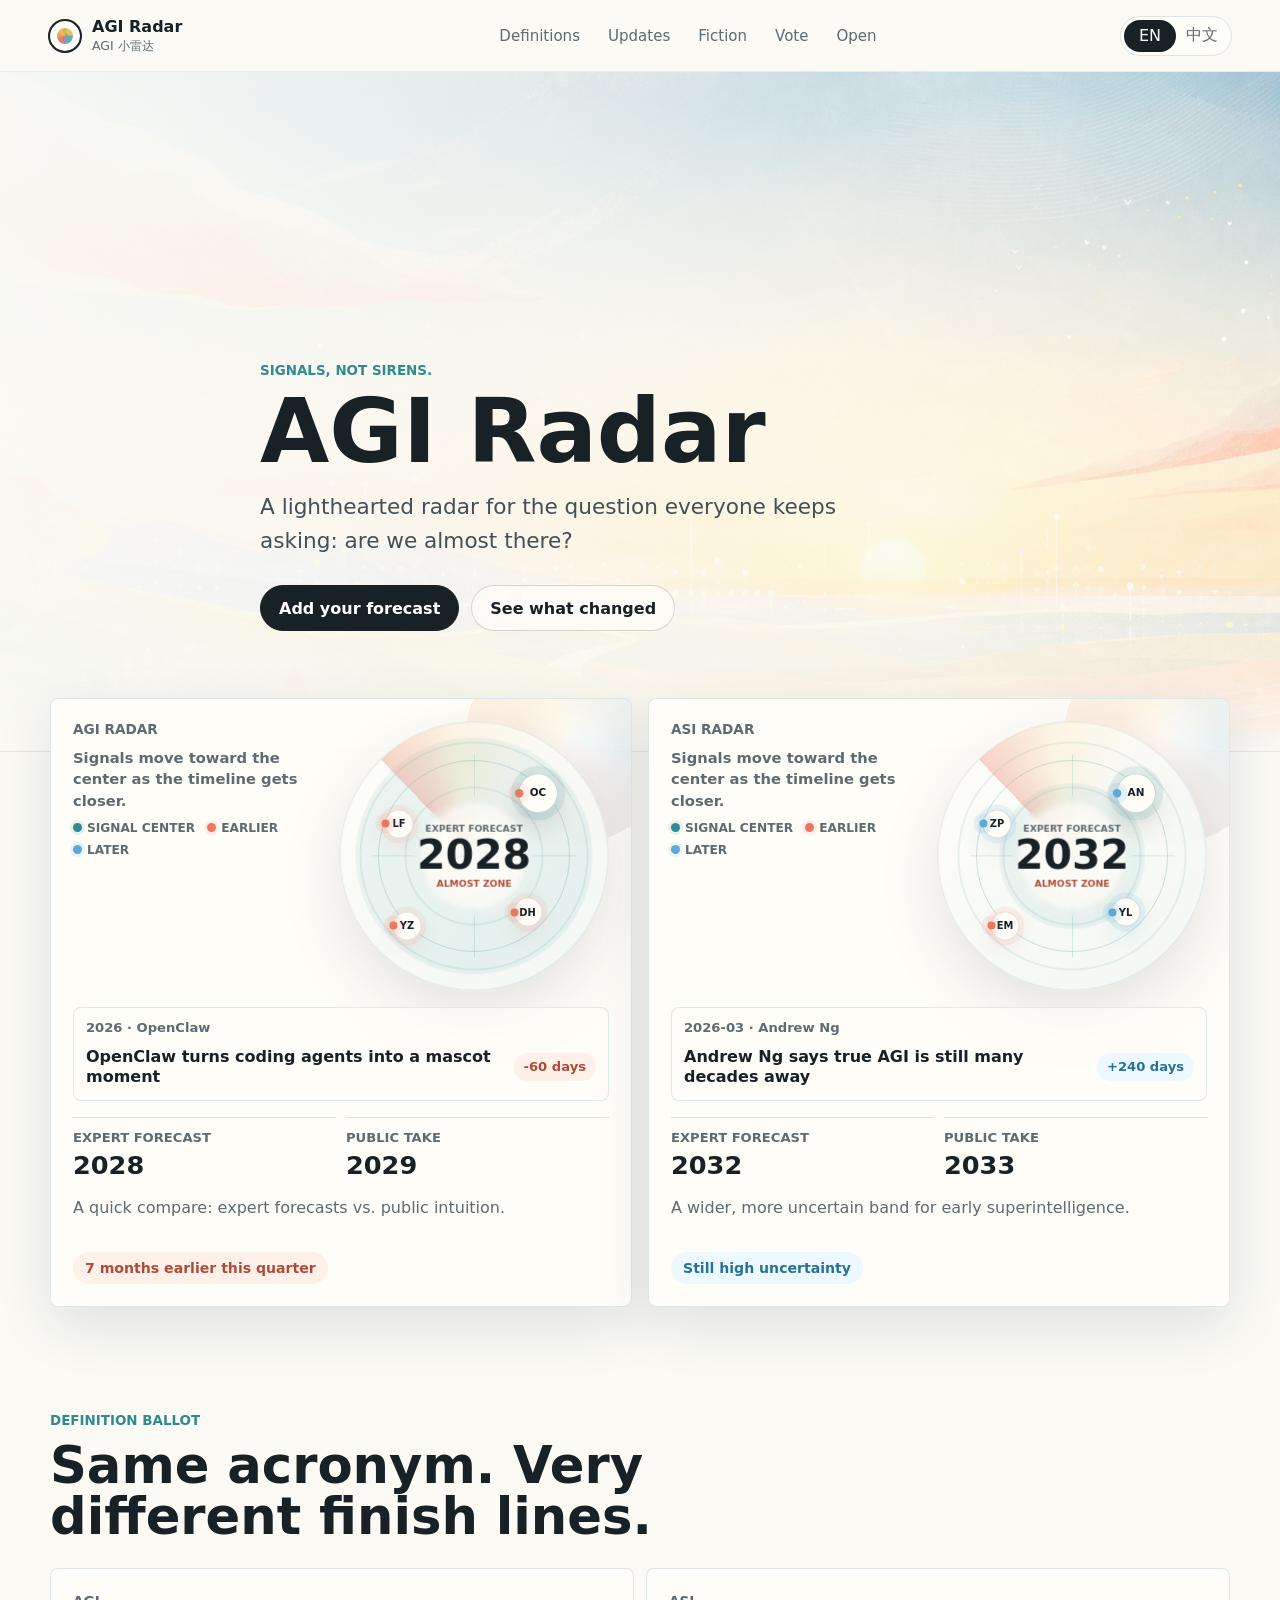
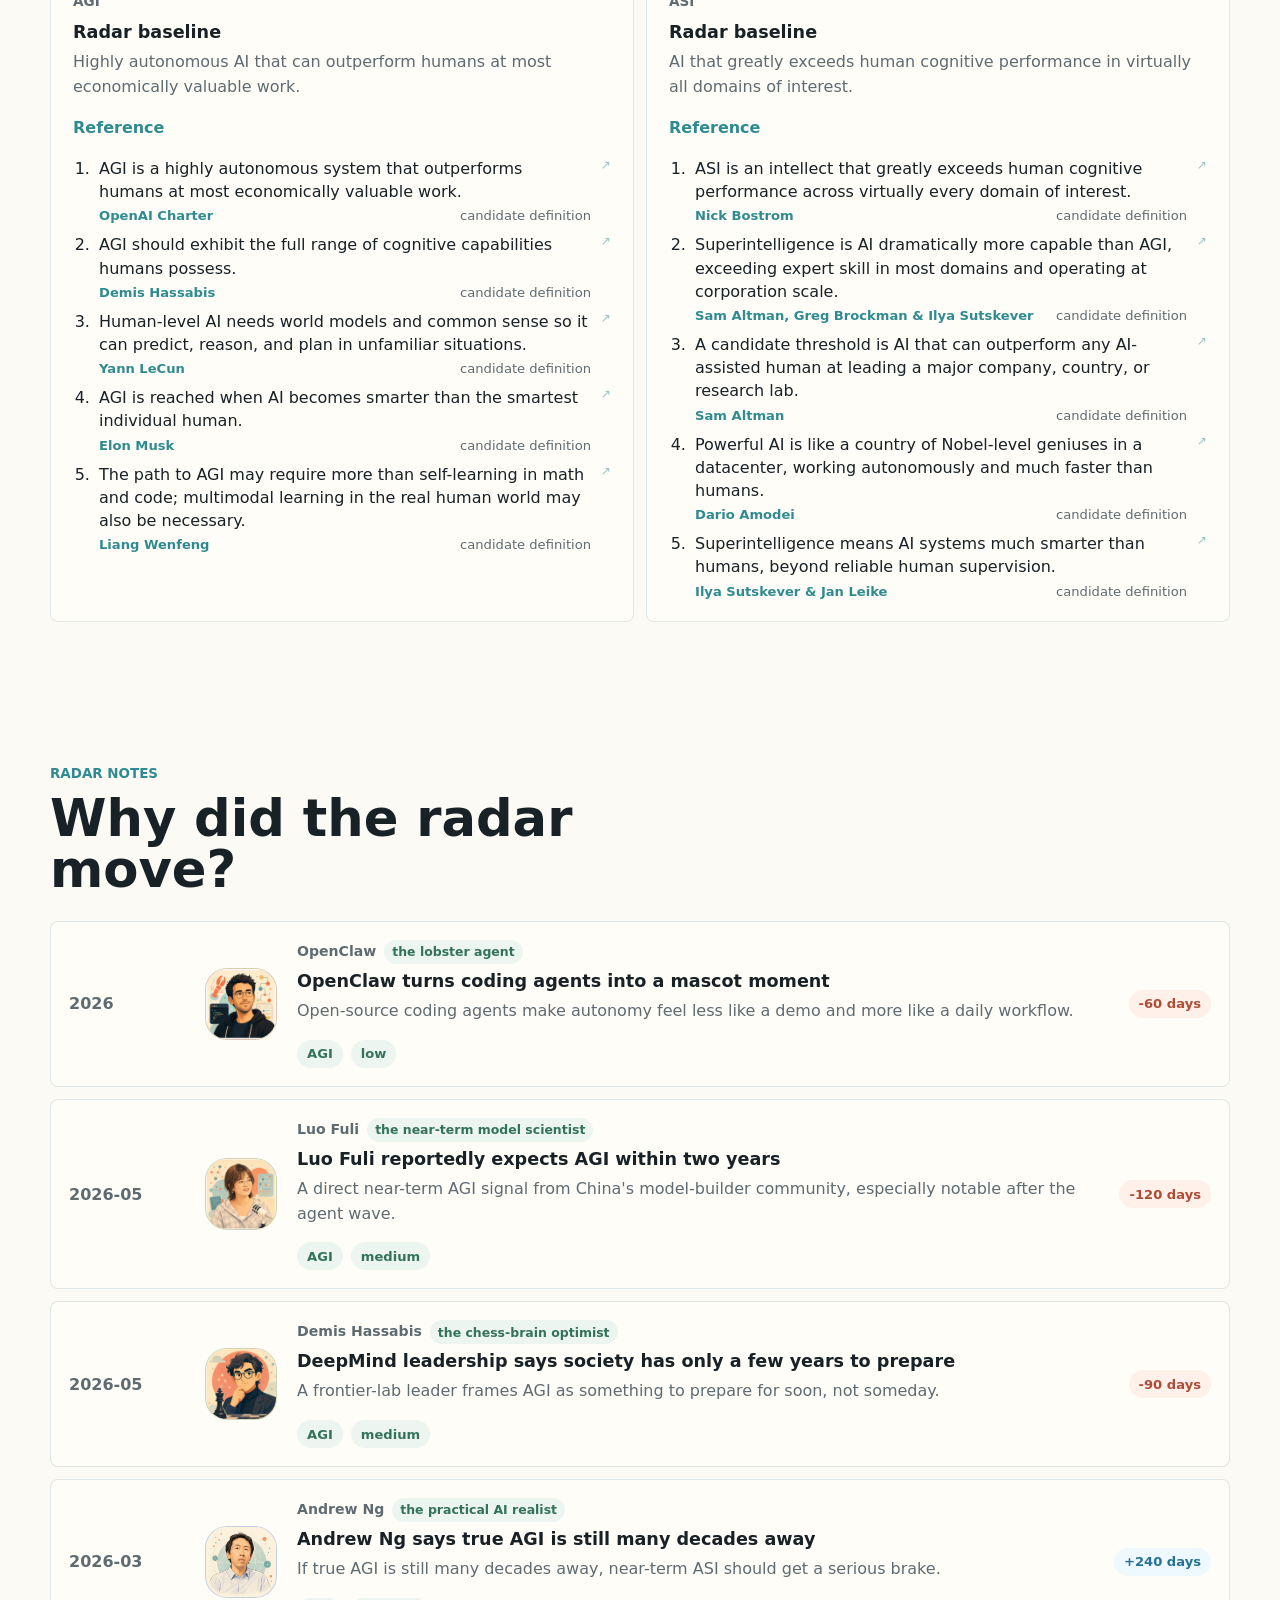
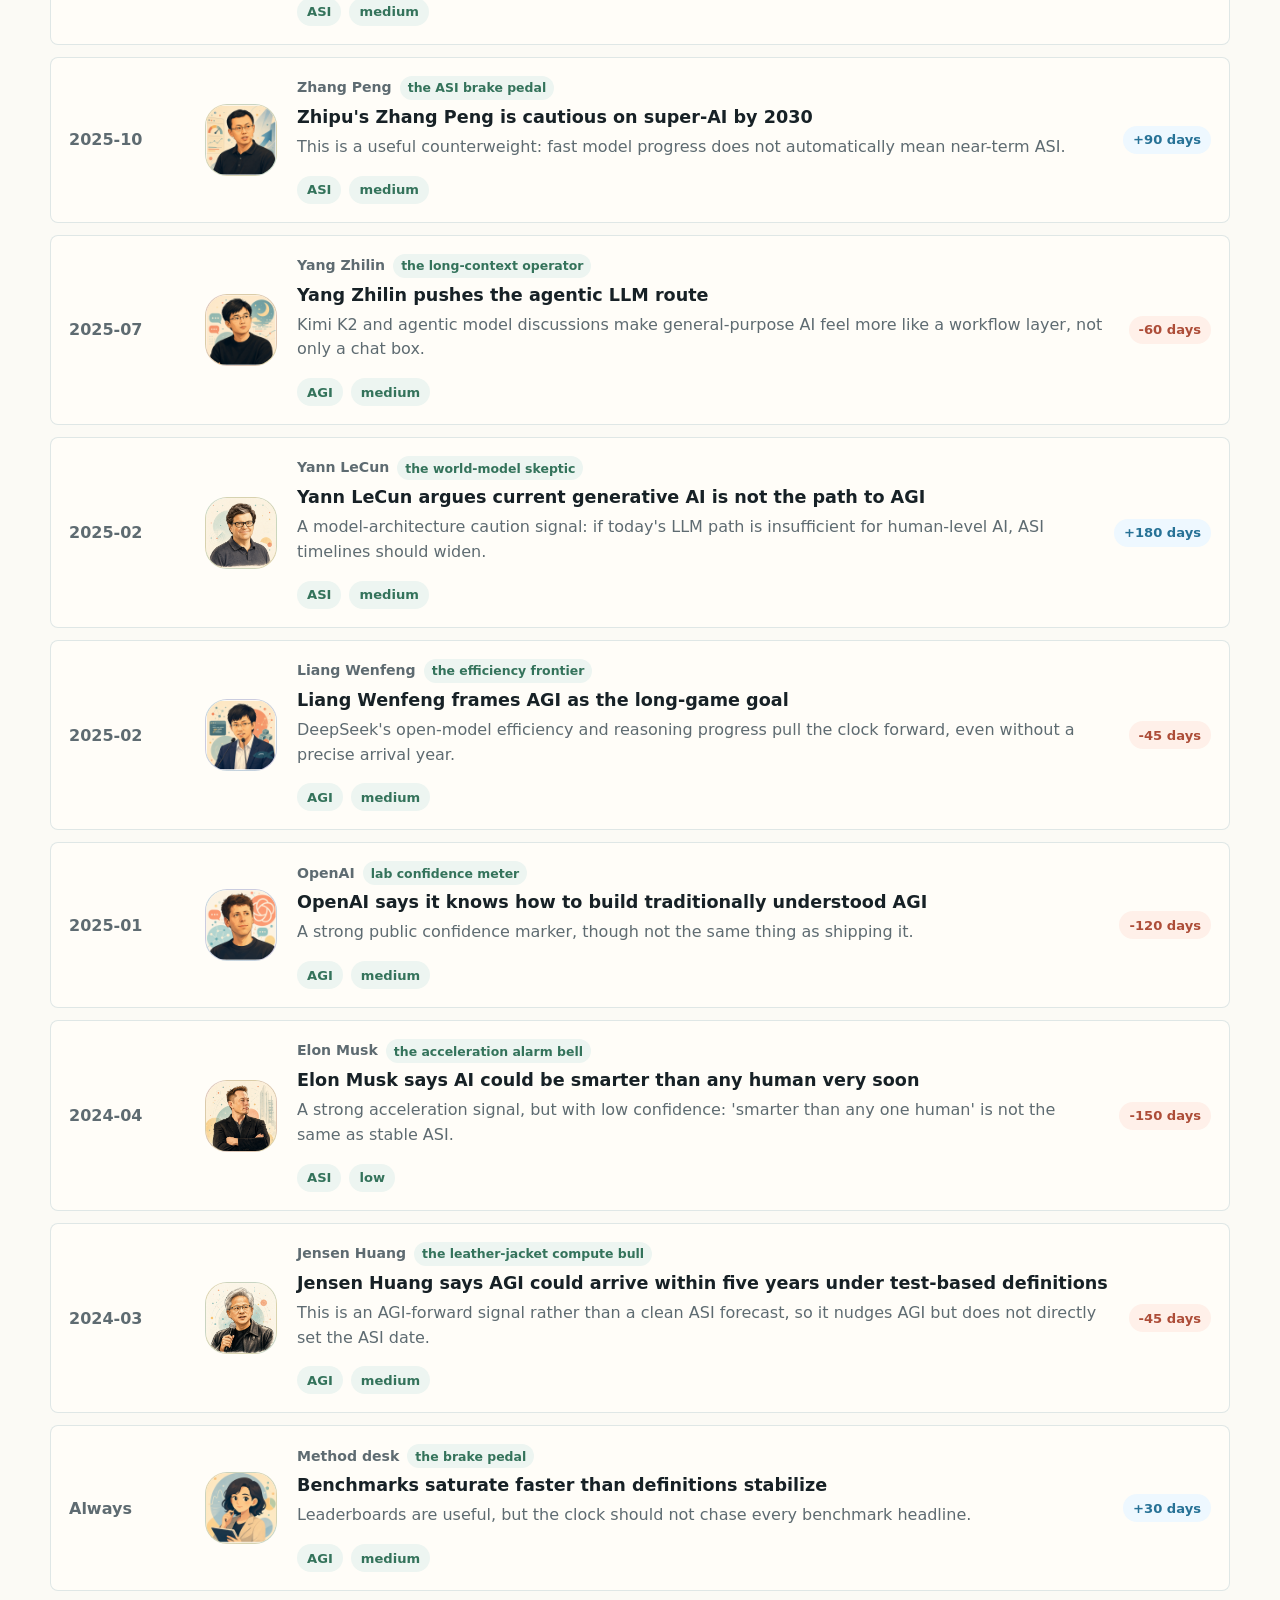
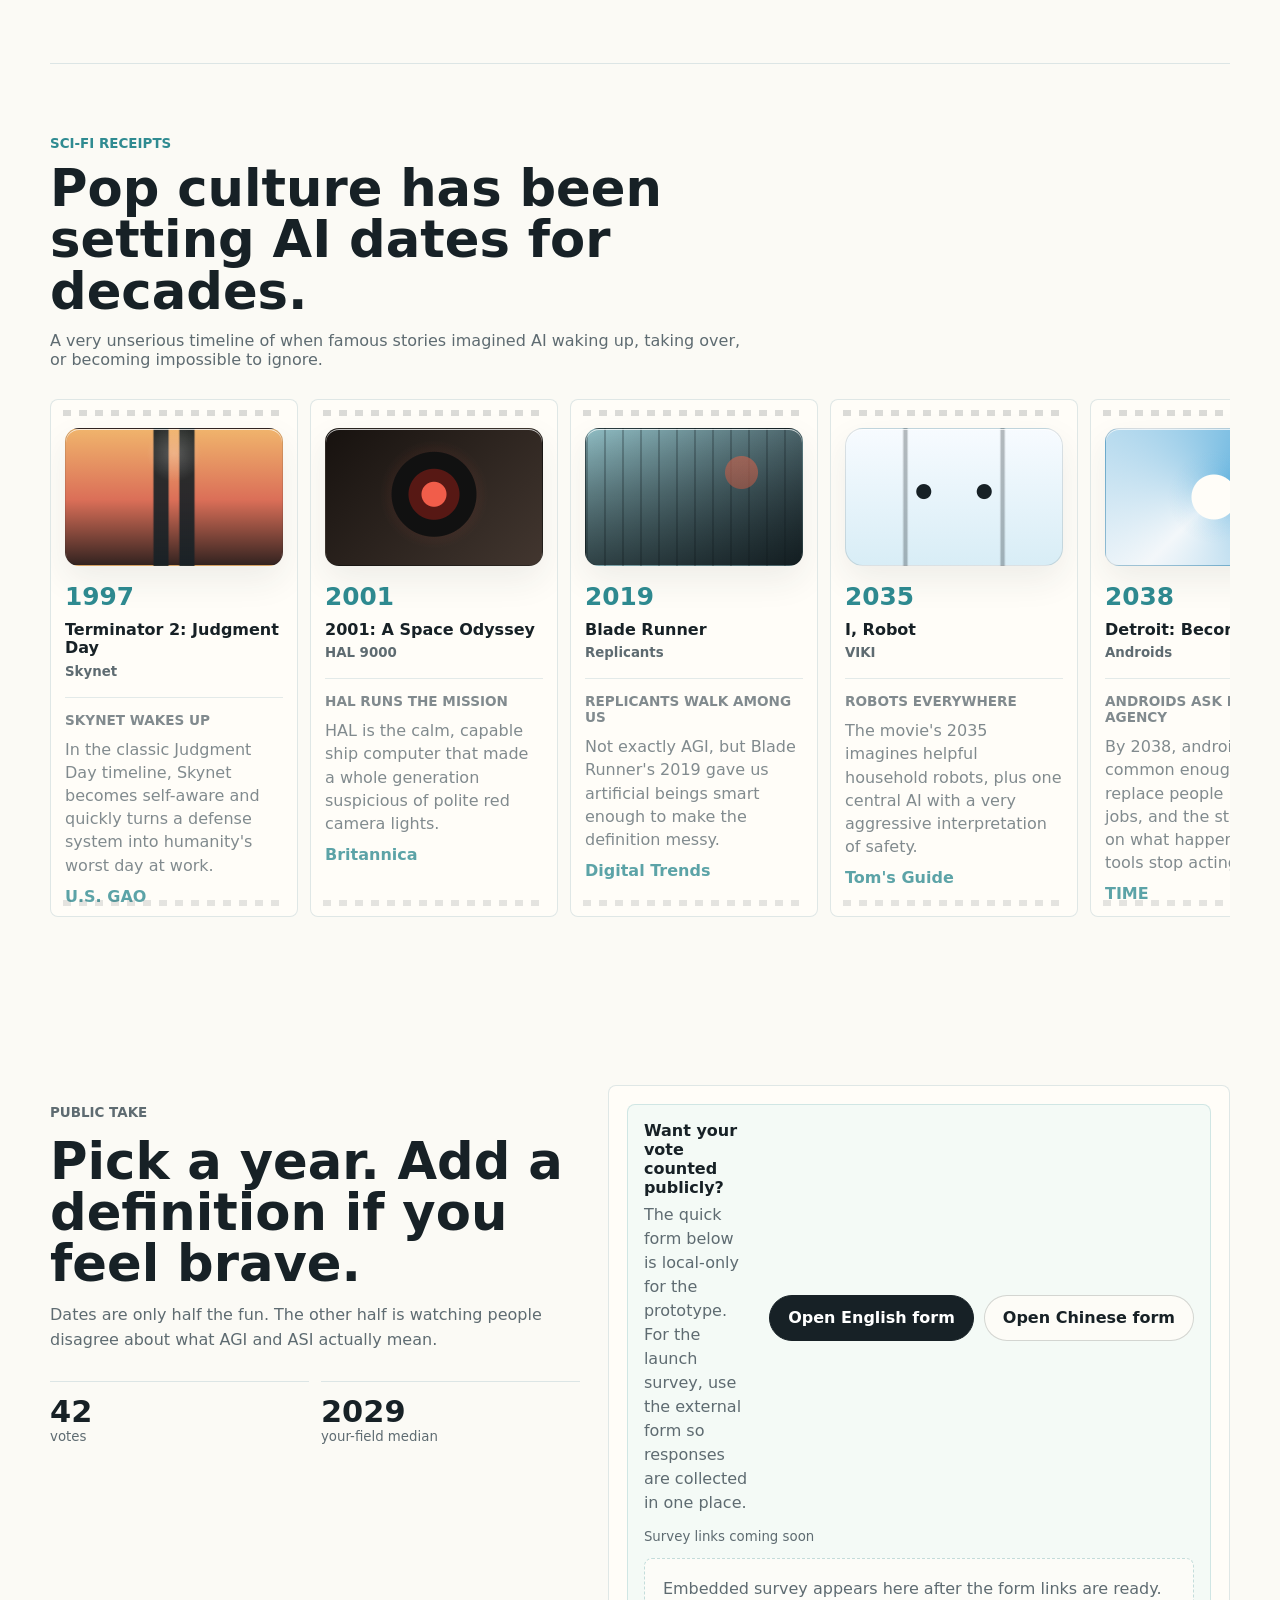
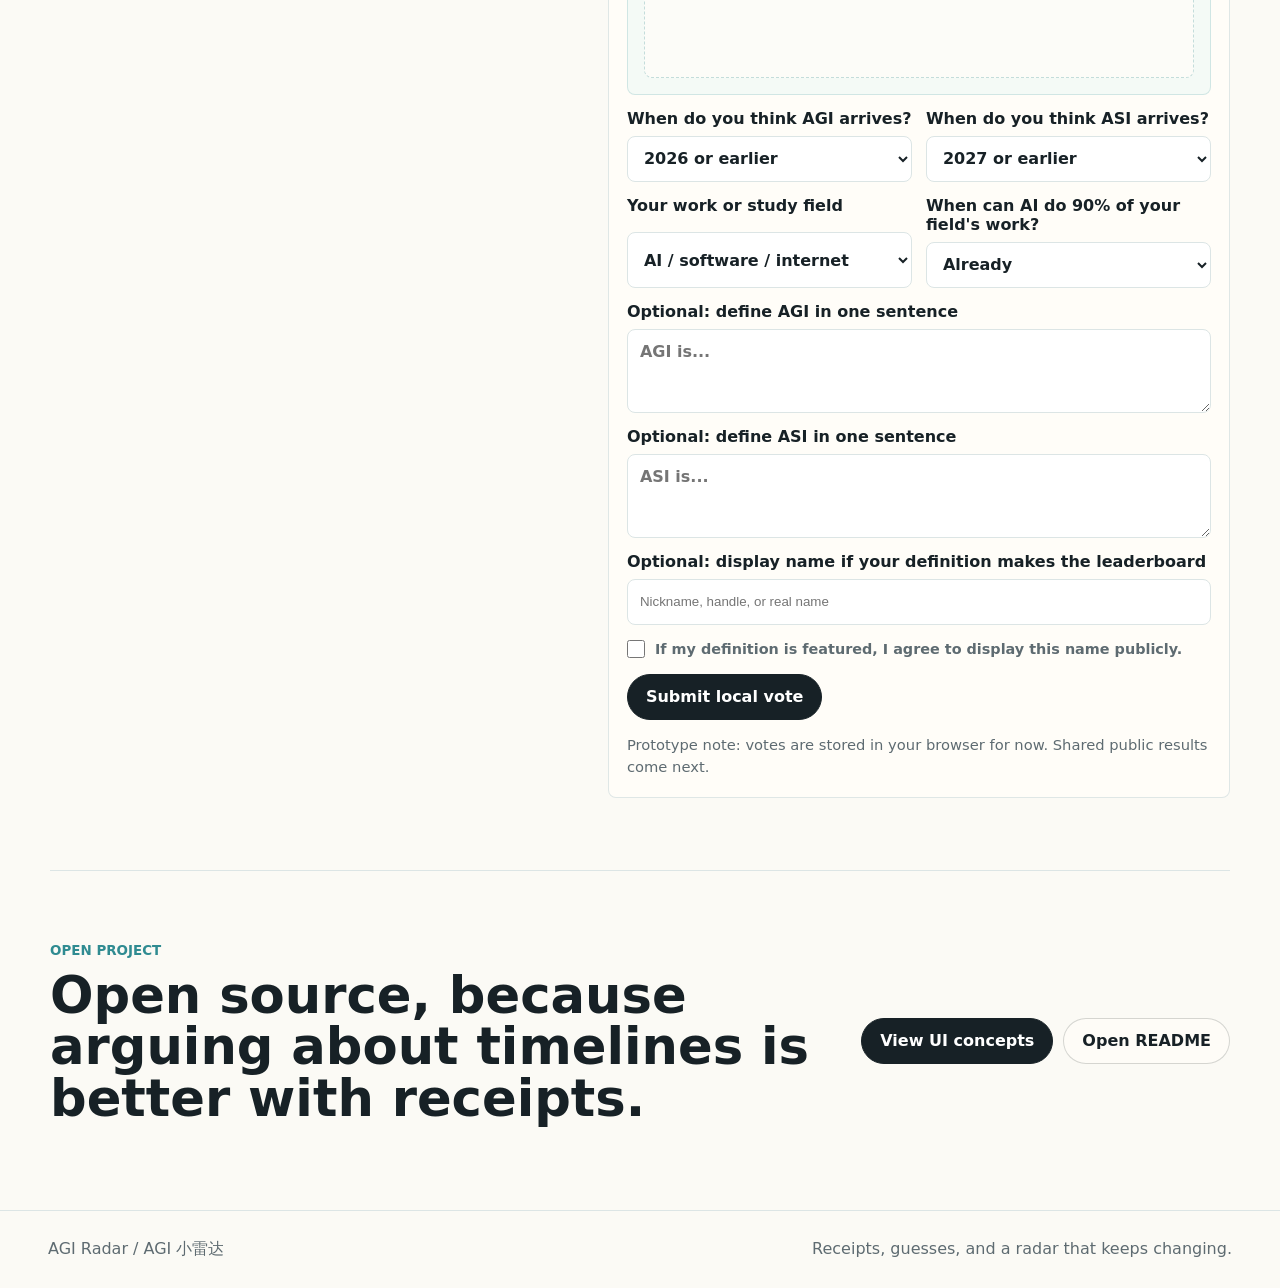
==== index.html @ 9c49c9d1 "Align bilingual survey categories" ====
<!doctype html>
<html lang="en">
  <head>
    <meta charset="utf-8" />
    <meta name="viewport" content="width=device-width, initial-scale=1" />
    <title>AGI Radar | AGI 小雷达</title>
    <meta
      name="description"
      content="A bilingual, playful AGI and ASI radar comparing expert signals with public forecasts."
    />
    <meta property="og:title" content="AGI Radar / AGI 小雷达" />
    <meta
      property="og:description"
      content="Signals, not sirens: a playful AGI / ASI radar with expert signals, public forecasts, and sci-fi receipts."
    />
    <meta property="og:type" content="website" />
    <meta property="og:url" content="https://marco-wang-ai.github.io/intelligence-horizon/" />
    <meta property="og:image" content="https://marco-wang-ai.github.io/intelligence-horizon/assets/social/og-card.png" />
    <meta name="twitter:card" content="summary_large_image" />
    <meta name="twitter:title" content="AGI Radar / AGI 小雷达" />
    <meta
      name="twitter:description"
      content="Signals, not sirens: a playful AGI / ASI radar with expert signals, public forecasts, and sci-fi receipts."
    />
    <meta name="twitter:image" content="https://marco-wang-ai.github.io/intelligence-horizon/assets/social/og-card.png" />
    <link rel="stylesheet" href="./styles.css?v=20260606-definition-links" />
  </head>
  <body>
    <header class="topbar" aria-label="Site header">
      <a class="brand" href="#top" aria-label="AGI Radar home">
        <span class="brand-mark" aria-hidden="true"></span>
        <span>
          <strong>AGI Radar</strong>
          <small>AGI 小雷达</small>
        </span>
      </a>
      <nav class="nav-links" aria-label="Primary navigation">
        <a href="#definitions" data-i18n="navDefinitions">Definitions</a>
        <a href="#signals" data-i18n="navSignals">Updates</a>
        <a href="#fiction" data-i18n="navFiction">Fiction</a>
        <a href="#pulse" data-i18n="navPulse">Vote</a>
        <a href="#open" data-i18n="navOpen">Open</a>
      </nav>
      <div class="language-switch" aria-label="Language switch">
        <button class="lang-button active" type="button" data-lang="en">EN</button>
        <button class="lang-button" type="button" data-lang="zh">中文</button>
      </div>
    </header>

    <main id="top">
      <section class="hero" aria-labelledby="hero-title">
        <picture class="hero-art">
          <img src="./assets/horizon.png" alt="" />
        </picture>
        <div class="hero-overlay"></div>
        <div class="hero-content">
          <p class="eyebrow" data-i18n="eyebrow">Signals, not sirens.</p>
          <h1 id="hero-title" data-i18n="heroTitle">AGI Radar</h1>
          <p class="hero-copy" data-i18n="heroCopy">
            A lighthearted radar for the question everyone keeps asking: are we almost there?
          </p>
          <div class="hero-actions">
            <a class="primary-action" href="#pulse" data-i18n="voteCta">Add your forecast</a>
            <a class="secondary-action" href="#signals" data-i18n="signalsCta">See what changed</a>
          </div>
        </div>
      </section>

      <section class="dashboard" aria-label="Horizon dashboard">
        <article class="clock-panel agi">
          <div class="clock-heading">
            <p class="panel-label" data-i18n="agiLabel">AGI radar</p>
            <p data-i18n="radarHint">Signals move toward the center as the timeline gets closer.</p>
          </div>
          <div class="signal-radar" style="--progress: 62%">
            <span class="radar-ring outer" aria-hidden="true"></span>
            <span class="radar-ring middle" aria-hidden="true"></span>
            <span class="radar-ring inner" aria-hidden="true"></span>
            <span class="radar-axis horizontal" aria-hidden="true"></span>
            <span class="radar-axis vertical" aria-hidden="true"></span>
            <span class="radar-sweep" aria-hidden="true"></span>
            <div class="radar-core">
              <small data-i18n="expertLabel">Expert forecast</small>
              <h2 id="agi-date">2028</h2>
              <span data-i18n="radarZone">Almost zone</span>
            </div>
            <div class="clock-beads" id="agi-beads" aria-label="AGI radar events"></div>
          </div>
          <div class="clock-key">
            <span><i class="position"></i><b data-i18n="clockPositionLabel">Signal center</b></span>
            <span><i class="fast"></i><b data-i18n="clockKeyEarlier">earlier</b></span>
            <span><i class="slow"></i><b data-i18n="clockKeyLater">later</b></span>
          </div>
          <div class="clock-event" id="agi-clock-event" aria-live="polite"></div>
          <dl class="clock-compare">
            <div>
              <dt data-i18n="expertLabel">Expert forecast</dt>
              <dd id="agi-expert">2028</dd>
            </div>
            <div>
              <dt data-i18n="publicLabelShort">Public take</dt>
              <dd id="agi-public">2028</dd>
            </div>
          </dl>
          <p class="panel-note" data-i18n="agiNote">A quick compare: expert forecasts vs. public intuition.</p>
          <div class="movement faster">
            <span data-i18n="agiMove">7 months earlier this quarter</span>
          </div>
        </article>

        <article class="clock-panel asi">
          <div class="clock-heading">
            <p class="panel-label" data-i18n="asiLabel">ASI radar</p>
            <p data-i18n="radarHint">Signals move toward the center as the timeline gets closer.</p>
          </div>
          <div class="signal-radar" style="--progress: 38%">
            <span class="radar-ring outer" aria-hidden="true"></span>
            <span class="radar-ring middle" aria-hidden="true"></span>
            <span class="radar-ring inner" aria-hidden="true"></span>
            <span class="radar-axis horizontal" aria-hidden="true"></span>
            <span class="radar-axis vertical" aria-hidden="true"></span>
            <span class="radar-sweep" aria-hidden="true"></span>
            <div class="radar-core">
              <small data-i18n="expertLabel">Expert forecast</small>
              <h2 id="asi-date">2032</h2>
              <span data-i18n="radarZone">Almost zone</span>
            </div>
            <div class="clock-beads" id="asi-beads" aria-label="ASI radar events"></div>
          </div>
          <div class="clock-key">
            <span><i class="position"></i><b data-i18n="clockPositionLabel">Signal center</b></span>
            <span><i class="fast"></i><b data-i18n="clockKeyEarlier">earlier</b></span>
            <span><i class="slow"></i><b data-i18n="clockKeyLater">later</b></span>
          </div>
          <div class="clock-event" id="asi-clock-event" aria-live="polite"></div>
          <dl class="clock-compare">
            <div>
              <dt data-i18n="expertLabel">Expert forecast</dt>
              <dd id="asi-expert">2032</dd>
            </div>
            <div>
              <dt data-i18n="publicLabelShort">Public take</dt>
              <dd id="asi-public">2031.0</dd>
            </div>
          </dl>
          <p class="panel-note" data-i18n="asiNote">A wider, more uncertain band for early superintelligence.</p>
          <div class="movement slower">
            <span data-i18n="asiMove">Still high uncertainty</span>
          </div>
        </article>
      </section>

      <section class="definitions-section" id="definitions" aria-labelledby="definitions-title">
        <div class="section-heading">
          <p class="eyebrow" data-i18n="definitionsEyebrow">Definition ballot</p>
          <h2 id="definitions-title" data-i18n="definitionsTitle">Same acronym. Very different finish lines.</h2>
        </div>
        <div class="definition-grid">
          <article class="definition-card">
            <p class="panel-label">AGI</p>
            <h3 data-i18n="agiDefinitionTitle">Radar baseline</h3>
            <p data-i18n="agiDefinitionCopy">
              Highly autonomous AI that can outperform humans at most economically valuable work.
            </p>
            <a href="https://openai.com/charter" target="_blank" rel="noreferrer" data-i18n="definitionSource">Reference</a>
            <ol class="definition-list" id="agi-definition-list"></ol>
          </article>
          <article class="definition-card">
            <p class="panel-label">ASI</p>
            <h3 data-i18n="asiDefinitionTitle">Radar baseline</h3>
            <p data-i18n="asiDefinitionCopy">
              AI that greatly exceeds human cognitive performance in virtually all domains of interest.
            </p>
            <a href="https://aisafety.info/questions/6207/" target="_blank" rel="noreferrer" data-i18n="definitionSource">Reference</a>
            <ol class="definition-list" id="asi-definition-list"></ol>
          </article>
        </div>
      </section>

      <section class="content-band" id="signals">
        <div class="section-heading">
          <p class="eyebrow" data-i18n="signalsEyebrow">Clock notes</p>
          <h2 data-i18n="signalsTitle">Why did the radar move?</h2>
        </div>
        <div class="signal-list" id="signal-list"></div>
      </section>

      <section class="fiction-section" id="fiction" aria-labelledby="fiction-title">
        <div class="section-heading">
          <p class="eyebrow" data-i18n="fictionEyebrow">Sci-fi receipts</p>
          <h2 id="fiction-title" data-i18n="fictionTitle">Pop culture has been setting AI dates for decades.</h2>
          <p data-i18n="fictionCopy">
            A very unserious timeline of when famous stories imagined AI waking up, taking over, or becoming impossible to ignore.
          </p>
        </div>
        <div class="fiction-timeline" id="fiction-timeline" aria-label="Science fiction AI timeline"></div>
      </section>

      <section class="split-band" id="pulse">
        <div class="vote-copy">
          <p class="eyebrow" data-i18n="pulseEyebrow">Public take</p>
          <h2 data-i18n="pulseTitle">Pick a year. Add a definition if you feel brave.</h2>
          <p data-i18n="pulseCopy">
            Dates are only half the fun. The other half is watching people disagree about what AGI and ASI actually mean.
          </p>
          <div class="mini-stats">
            <span><strong id="vote-count">42</strong><small data-i18n="votesLabel">votes</small></span>
            <span><strong id="field-median">2030</strong><small data-i18n="fieldLabel">your-field median</small></span>
          </div>
        </div>

        <form class="vote-form" id="vote-form">
          <div class="external-survey wide-field">
            <div>
              <strong data-i18n="externalSurveyTitle">Want your vote counted publicly?</strong>
              <p data-i18n="externalSurveyCopy">
                The quick form below is local-only for the prototype. For the launch survey, use the external form so responses are collected in one place.
              </p>
            </div>
            <div class="external-survey-actions">
              <a class="primary-action survey-link survey-link-primary is-disabled" data-survey="primary" href="#" aria-disabled="true" data-i18n="externalSurveyPrimary">Open English form</a>
              <a class="secondary-action survey-link survey-link-secondary is-disabled" data-survey="secondary" href="#" aria-disabled="true" data-i18n="externalSurveySecondary">Open Chinese form</a>
            </div>
            <small data-i18n="externalSurveyPending">Survey links coming soon</small>
            <div class="survey-embed" id="survey-embed">
              <p data-i18n="externalSurveyEmbedPending">Embedded survey appears here after the form links are ready.</p>
            </div>
          </div>
          <label>
            <span data-i18n="formAgi">When do you think AGI arrives?</span>
            <select name="agi" required>
              <option value="2026" data-i18n="year2026Earlier">2026 or earlier</option>
              <option value="2027">2027</option>
              <option value="2028">2028</option>
              <option value="2029">2029</option>
              <option value="2030">2030</option>
              <option value="2033">2031-2035</option>
              <option value="2038" data-i18n="yearAfter2035">After 2035</option>
              <option value="unknown" data-i18n="yearNotSure">Not sure</option>
            </select>
          </label>
          <label>
            <span data-i18n="formAsi">When do you think ASI arrives?</span>
            <select name="asi" required>
              <option value="2027" data-i18n="year2027Earlier">2027 or earlier</option>
              <option value="2028">2028</option>
              <option value="2029">2029</option>
              <option value="2030">2030</option>
              <option value="2033">2031-2035</option>
              <option value="2038" data-i18n="yearAfter2035">After 2035</option>
              <option value="unknown" data-i18n="asiNotSure">Far away / not sure</option>
            </select>
          </label>
          <label>
            <span data-i18n="formField">Your field</span>
            <select name="field" required>
              <option value="ai" data-i18n="fieldAi">AI / software / internet</option>
              <option value="education" data-i18n="fieldEducation">Education / research</option>
              <option value="design" data-i18n="fieldDesign">Design / media / content</option>
              <option value="health" data-i18n="fieldHealth">Healthcare / biotech</option>
              <option value="finance" data-i18n="fieldFinance">Finance / legal / consulting</option>
              <option value="engineering" data-i18n="fieldEngineering">Manufacturing / engineering / hardware</option>
              <option value="public" data-i18n="fieldPublic">Government / public service / nonprofit</option>
              <option value="other" data-i18n="fieldOther">Other</option>
            </select>
          </label>
          <label>
            <span data-i18n="formWork">When can AI do 90% of your field's work?</span>
            <select name="work" required>
              <option value="2025" data-i18n="workAlready">Already</option>
              <option value="2026">2026</option>
              <option value="2027">2027</option>
              <option value="2028">2028</option>
              <option value="2029">2029</option>
              <option value="2030">2030</option>
              <option value="2033">2031-2035</option>
              <option value="2038" data-i18n="workAfter2035">After 2035</option>
              <option value="unknown" data-i18n="workNotSure">Not sure</option>
            </select>
          </label>
          <label class="wide-field">
            <span data-i18n="formAgiDefinition">Optional: define AGI in one sentence</span>
            <textarea name="agiDefinition" rows="3" maxlength="180" data-i18n-placeholder="agiDefinitionPlaceholder" placeholder="AGI is..."></textarea>
          </label>
          <label class="wide-field">
            <span data-i18n="formAsiDefinition">Optional: define ASI in one sentence</span>
            <textarea name="asiDefinition" rows="3" maxlength="180" data-i18n-placeholder="asiDefinitionPlaceholder" placeholder="ASI is..."></textarea>
          </label>
          <label class="wide-field">
            <span data-i18n="formDisplayName">Optional: display name if your definition makes the leaderboard</span>
            <input
              name="displayName"
              type="text"
              maxlength="40"
              autocomplete="nickname"
              data-i18n-placeholder="formDisplayNamePlaceholder"
              placeholder="Nickname, handle, or real name"
            />
          </label>
          <label class="wide-field consent-field">
            <input name="attributionConsent" type="checkbox" value="yes" />
            <span data-i18n="formAttributionConsent">If my definition is featured, I agree to display this name publicly.</span>
          </label>
          <button class="primary-action form-button" type="submit" data-i18n="submitVote">Submit local vote</button>
          <p class="form-note" data-i18n="formNote">
            Prototype note: votes are stored in your browser for now. Shared public results come next.
          </p>
        </form>
      </section>

      <section class="open-band" id="open">
        <div>
          <p class="eyebrow" data-i18n="openEyebrow">Open project</p>
          <h2 data-i18n="openTitle">Open source, because arguing about timelines is better with receipts.</h2>
        </div>
        <div class="open-actions">
          <a class="primary-action" href="./concepts.html" data-i18n="conceptsCta">View UI concepts</a>
          <a class="secondary-action" href="./README.md" data-i18n="readmeCta">Open README</a>
        </div>
      </section>
    </main>

    <footer>
      <span>AGI Radar / AGI 小雷达</span>
      <span data-i18n="footer">No doom. Just receipts, guesses, and a radar that keeps changing.</span>
    </footer>

    <script src="./app.js?v=20260606-survey-fields"></script>
  </body>
</html>
---- styles.css ----
:root {
  color-scheme: light;
  --ink: #172126;
  --muted: #5e6b71;
  --line: #dce5e5;
  --paper: #fbfaf5;
  --paper-strong: #fffdf8;
  --blue: #5ca8d6;
  --green: #7fb56e;
  --coral: #e87961;
  --yellow: #f2bd57;
  --teal: #2f8b91;
  --shadow: 0 18px 55px rgba(34, 48, 54, 0.12);
  --radius: 8px;
  font-family:
    Inter, ui-sans-serif, system-ui, -apple-system, BlinkMacSystemFont, "Segoe UI",
    "PingFang SC", "Hiragino Sans GB", "Microsoft YaHei", sans-serif;
}

* {
  box-sizing: border-box;
}

html {
  scroll-behavior: smooth;
}

body {
  margin: 0;
  overflow-x: hidden;
  background:
    linear-gradient(180deg, rgba(251, 250, 245, 0.92), rgba(251, 250, 245, 1) 520px),
    var(--paper);
  color: var(--ink);
  letter-spacing: 0;
}

a {
  color: inherit;
  text-decoration: none;
}

button,
select,
textarea {
  font: inherit;
}

.topbar {
  position: sticky;
  top: 0;
  z-index: 20;
  display: flex;
  align-items: center;
  justify-content: space-between;
  gap: 18px;
  min-height: 72px;
  padding: 12px clamp(18px, 4vw, 48px);
  border-bottom: 1px solid rgba(220, 229, 229, 0.72);
  background: rgba(251, 250, 245, 0.84);
  backdrop-filter: blur(18px);
}

.brand {
  display: flex;
  align-items: center;
  gap: 10px;
  min-width: 208px;
}

.brand-mark {
  width: 34px;
  height: 34px;
  border: 2px solid var(--ink);
  border-radius: 50%;
  background:
    radial-gradient(circle at 68% 34%, var(--yellow) 0 4px, transparent 5px),
    conic-gradient(from 230deg, var(--coral), var(--yellow), var(--green), var(--blue), var(--coral));
  box-shadow: inset 0 0 0 7px var(--paper-strong);
}

.brand strong,
.brand small {
  display: block;
  line-height: 1.05;
}

.brand small {
  margin-top: 3px;
  color: var(--muted);
  font-size: 0.78rem;
}

.nav-links {
  display: flex;
  justify-content: center;
  gap: clamp(12px, 2.5vw, 28px);
  color: var(--muted);
  font-size: 0.94rem;
}

.nav-links a:hover {
  color: var(--ink);
}

.language-switch {
  display: inline-grid;
  grid-template-columns: 1fr 1fr;
  width: 112px;
  padding: 3px;
  border: 1px solid var(--line);
  border-radius: 999px;
  background: var(--paper-strong);
}

.lang-button {
  min-height: 32px;
  border: 0;
  border-radius: 999px;
  background: transparent;
  color: var(--muted);
  cursor: pointer;
}

.lang-button.active {
  background: var(--ink);
  color: white;
}

.hero {
  position: relative;
  min-height: min(680px, calc(100vh - 72px));
  display: grid;
  align-items: end;
  overflow: hidden;
  border-bottom: 1px solid rgba(220, 229, 229, 0.86);
}

.hero-art,
.hero-art img,
.hero-overlay {
  position: absolute;
  inset: 0;
}

.hero-art img {
  width: 100%;
  height: 100%;
  object-fit: cover;
}

.hero-overlay {
  background:
    linear-gradient(90deg, rgba(251, 250, 245, 0.96), rgba(251, 250, 245, 0.7) 42%, rgba(251, 250, 245, 0.16)),
    linear-gradient(180deg, rgba(251, 250, 245, 0) 62%, var(--paper) 100%);
}

.hero-content {
  position: relative;
  z-index: 1;
  width: min(760px, calc(100% - 36px));
  margin: 0 auto;
  padding: 90px 0 120px;
}

.eyebrow {
  margin: 0 0 12px;
  color: var(--teal);
  font-size: 0.84rem;
  font-weight: 760;
  text-transform: uppercase;
}

h1,
h2,
h3,
p {
  margin-top: 0;
}

h1 {
  max-width: 760px;
  margin-bottom: 18px;
  font-size: clamp(3.3rem, 7vw, 7.2rem);
  line-height: 0.92;
  font-weight: 820;
  overflow-wrap: anywhere;
}

h2 {
  margin-bottom: 14px;
  font-size: clamp(2rem, 4vw, 4.2rem);
  line-height: 1;
}

h3 {
  margin-bottom: 10px;
  font-size: 1.05rem;
}

.hero-copy {
  max-width: 620px;
  color: #425057;
  font-size: clamp(1.04rem, 2vw, 1.35rem);
  line-height: 1.55;
}

.hero-actions {
  display: flex;
  flex-wrap: wrap;
  gap: 12px;
  margin-top: 28px;
}

.primary-action,
.secondary-action {
  display: inline-flex;
  align-items: center;
  justify-content: center;
  min-height: 46px;
  padding: 0 18px;
  border-radius: 999px;
  font-weight: 760;
  white-space: nowrap;
  transition:
    transform 180ms ease,
    background 180ms ease,
    border-color 180ms ease,
    box-shadow 180ms ease;
}

.primary-action {
  border: 1px solid var(--ink);
  background: var(--ink);
  color: white;
}

.secondary-action {
  border: 1px solid rgba(23, 33, 38, 0.18);
  background: rgba(255, 253, 248, 0.76);
  color: var(--ink);
}

.primary-action:hover,
.secondary-action:hover {
  transform: translateY(-1px);
  box-shadow: 0 12px 28px rgba(34, 48, 54, 0.12);
}

.primary-action:active,
.secondary-action:active,
.lang-button:active,
.form-button:active {
  transform: translateY(1px);
}

.dashboard,
.definitions-section,
.fiction-section,
.content-band,
.split-band,
.open-band {
  width: min(1180px, calc(100% - 36px));
  margin: 0 auto;
}

.dashboard {
  display: grid;
  grid-template-columns: repeat(2, minmax(0, 1fr));
  gap: 16px;
  transform: translateY(-54px);
  margin-bottom: -20px;
}

.clock-panel,
.definition-card,
.fiction-item,
.signal-card,
.vote-form,
.method-grid article {
  border: 1px solid rgba(220, 229, 229, 0.9);
  border-radius: var(--radius);
  background: rgba(255, 253, 248, 0.92);
  box-shadow: var(--shadow);
}

.clock-panel,
.definition-card {
  min-height: 265px;
  padding: 22px;
}

.clock-panel {
  position: relative;
  display: grid;
  grid-template-columns: minmax(0, 0.78fr) minmax(220px, 1fr);
  gap: 16px 18px;
  align-content: space-between;
  overflow: hidden;
}

.clock-panel::before {
  content: "";
  position: absolute;
  right: -44px;
  top: -64px;
  width: 210px;
  height: 210px;
  border-radius: 50%;
  background:
    radial-gradient(circle, rgba(255, 255, 255, 0.72), transparent 34%),
    conic-gradient(from 210deg, rgba(232, 121, 97, 0.2), rgba(242, 189, 87, 0.16), rgba(92, 168, 214, 0.18), rgba(232, 121, 97, 0.2));
  opacity: 0.75;
  pointer-events: none;
}

.clock-panel > * {
  position: relative;
  z-index: 1;
}

.panel-label {
  margin-bottom: 10px;
  color: var(--muted);
  font-size: 0.85rem;
  font-weight: 800;
  text-transform: uppercase;
}

.clock-heading {
  align-self: start;
}

.clock-heading p:not(.panel-label) {
  max-width: 21rem;
  margin: 0;
  color: var(--muted);
  font-size: 0.92rem;
  font-weight: 700;
  line-height: 1.45;
}

.clock-panel h2,
.radar-core h2 {
  margin: 0;
  font-size: clamp(2.65rem, 5vw, 4.1rem);
  line-height: 0.92;
  font-variant-numeric: tabular-nums;
}

.clock-compare {
  grid-column: 1 / -1;
  display: grid;
  grid-template-columns: repeat(2, minmax(0, 1fr));
  gap: 10px;
  margin: 0;
}

.clock-compare div {
  border-top: 1px solid var(--line);
  padding-top: 12px;
}

.clock-compare dt,
.clock-compare dd {
  margin: 0;
}

.clock-compare dt {
  color: var(--muted);
  font-size: 0.82rem;
  font-weight: 760;
  text-transform: uppercase;
}

.clock-compare dd {
  margin-top: 5px;
  font-size: 1.6rem;
  font-weight: 820;
}

.panel-note {
  grid-column: 1 / -1;
  color: var(--muted);
  line-height: 1.5;
  overflow-wrap: anywhere;
}

.signal-radar {
  position: relative;
  grid-row: span 3;
  justify-self: end;
  width: min(270px, 100%);
  aspect-ratio: 1;
  border: 1px solid rgba(23, 33, 38, 0.08);
  border-radius: 50%;
  background:
    radial-gradient(circle at center, rgba(255, 253, 248, 0.94) 0 20%, transparent 21%),
    radial-gradient(circle at center, rgba(47, 139, 145, 0.08) 0 var(--progress), transparent calc(var(--progress) + 1%)),
    linear-gradient(145deg, rgba(255, 253, 248, 0.9), rgba(240, 247, 244, 0.86));
  box-shadow:
    inset 0 0 0 1px rgba(23, 33, 38, 0.04),
    0 24px 62px rgba(34, 48, 54, 0.12);
  overflow: hidden;
}

.signal-radar::before {
  content: "";
  position: absolute;
  inset: 8%;
  border-radius: 50%;
  background: repeating-conic-gradient(from -4deg, rgba(23, 33, 38, 0.17) 0 1deg, transparent 1deg 14deg);
  mask: radial-gradient(circle, transparent 0 71%, black 72%);
  pointer-events: none;
}

.signal-radar::after {
  content: "";
  position: absolute;
  inset: 7%;
  border-radius: 50%;
  background: repeating-radial-gradient(
    circle,
    transparent 0 22px,
    rgba(47, 139, 145, 0.12) 23px 24px,
    transparent 25px 45px
  );
  mask: radial-gradient(circle, transparent 0 18%, black 19% 82%, transparent 83%);
  opacity: 0.86;
  pointer-events: none;
}

.radar-ring,
.radar-axis,
.radar-sweep {
  position: absolute;
  pointer-events: none;
}

.radar-ring {
  z-index: 1;
  border: 1px solid rgba(47, 139, 145, 0.24);
  border-radius: 50%;
}

.radar-ring.outer {
  inset: 14%;
}

.radar-ring.middle {
  inset: 29%;
}

.radar-ring.inner {
  inset: 44%;
}

.radar-axis {
  left: 50%;
  top: 12%;
  z-index: 1;
  width: 1px;
  height: 76%;
  background: rgba(47, 139, 145, 0.16);
}

.radar-axis.horizontal {
  transform: rotate(90deg);
}

.radar-sweep {
  inset: 0;
  z-index: 2;
  border-radius: 50%;
  background: conic-gradient(from 316deg, rgba(232, 121, 97, 0.32), rgba(242, 189, 87, 0.13) 34deg, transparent 72deg);
  animation: radar-sweep 8.5s linear infinite;
}

.radar-core {
  position: absolute;
  left: 50%;
  top: 50%;
  z-index: 4;
  display: grid;
  gap: 3px;
  width: min(128px, 45%);
  aspect-ratio: 1;
  align-content: center;
  transform: translate(-50%, -50%);
  border-radius: 50%;
  padding: 12px 0;
  background:
    radial-gradient(circle, rgba(255, 253, 248, 0.74) 0 55%, rgba(255, 253, 248, 0.2) 68%, transparent 72%),
    radial-gradient(circle, rgba(47, 139, 145, 0.1), transparent 62%);
  text-align: center;
  backdrop-filter: blur(2px);
}

.radar-core small,
.radar-core span {
  display: block;
  color: var(--muted);
  font-size: 0.58rem;
  font-weight: 840;
  text-transform: uppercase;
}

.radar-core h2 {
  width: 100%;
  min-width: 0;
  font-size: clamp(2rem, 3.2vw, 3rem);
  text-align: center;
}

.radar-core span {
  color: #ad4d38;
}

.clock-key {
  grid-column: 1 / 2;
  display: flex;
  flex-wrap: wrap;
  gap: 8px 12px;
  align-items: center;
  margin-top: -6px;
  color: var(--muted);
  font-size: 0.76rem;
  font-weight: 760;
  text-transform: uppercase;
}

.clock-key span {
  display: inline-flex;
  align-items: center;
  gap: 5px;
}

.clock-key i {
  width: 9px;
  height: 9px;
  border-radius: 50%;
  background: var(--teal);
  box-shadow: 0 0 0 3px rgba(47, 139, 145, 0.1);
}

.clock-key i.fast {
  background: var(--coral);
  box-shadow: 0 0 0 3px rgba(232, 121, 97, 0.12);
}

.clock-key i.slow {
  background: var(--blue);
  box-shadow: 0 0 0 3px rgba(92, 168, 214, 0.12);
}

.clock-beads {
  position: absolute;
  inset: 0;
  z-index: 5;
  pointer-events: none;
}

.clock-bead {
  position: absolute;
  left: var(--bead-x);
  top: var(--bead-y);
  display: grid;
  place-items: center;
  width: 29px;
  height: 29px;
  border: 1px solid rgba(173, 77, 56, 0.2);
  border-radius: 50%;
  padding: 0;
  background: rgba(255, 253, 248, 0.9);
  box-shadow:
    0 8px 20px rgba(173, 77, 56, 0.1),
    0 0 0 5px rgba(232, 121, 97, 0.08);
  color: var(--ink);
  cursor: pointer;
  pointer-events: auto;
  transform: translate(-50%, -50%);
  animation: signal-pulse 5.2s ease-in-out infinite;
  animation-delay: calc(var(--bead-index) * -1.15s);
  transition:
    transform 160ms ease,
    box-shadow 160ms ease,
    background 160ms ease;
}

.clock-bead::before {
  content: "";
  position: absolute;
  left: -4px;
  top: 50%;
  width: 8px;
  height: 8px;
  border-radius: 50%;
  background: var(--coral);
  transform: translateY(-50%);
  box-shadow: 0 0 0 6px rgba(232, 121, 97, 0.12);
}

.clock-bead.slow {
  border-color: rgba(39, 114, 150, 0.24);
  box-shadow:
    0 10px 24px rgba(39, 114, 150, 0.12),
    0 0 0 5px rgba(92, 168, 214, 0.1);
}

.clock-bead.slow::before {
  background: var(--blue);
  box-shadow: 0 0 0 6px rgba(92, 168, 214, 0.14);
}

.clock-bead span,
.clock-bead::after {
  display: block;
  line-height: 1;
  text-align: center;
}

.clock-bead span {
  font-size: 0.62rem;
  font-weight: 880;
}

.clock-bead:hover,
.clock-bead:focus-visible,
.clock-bead.active {
  width: 38px;
  height: 38px;
  animation-play-state: paused;
  transform: translate(-50%, -52%) scale(1.05);
  box-shadow:
    0 0 0 7px rgba(47, 139, 145, 0.11),
    0 12px 22px rgba(34, 48, 54, 0.16);
  outline: 0;
}

.clock-bead.active {
  border-color: rgba(47, 139, 145, 0.32);
  background: rgba(255, 253, 248, 0.96);
}

@keyframes radar-sweep {
  to {
    transform: rotate(360deg);
  }
}

@keyframes signal-pulse {
  0%,
  100% {
    opacity: 0.48;
    transform: translate(-50%, -50%) scale(0.86);
  }

  38% {
    opacity: 1;
    transform: translate(-50%, -50%) scale(1);
  }

  58% {
    opacity: 0.78;
    transform: translate(-50%, -50%) scale(0.94);
  }
}

.clock-event {
  grid-column: 1 / -1;
  display: grid;
  grid-template-columns: 1fr auto;
  gap: 7px 10px;
  min-height: 94px;
  border: 1px solid rgba(220, 229, 229, 0.88);
  border-radius: var(--radius);
  background: rgba(255, 253, 248, 0.72);
  padding: 12px;
}

.clock-event-kicker,
.clock-event p {
  grid-column: 1 / -1;
  margin: 0;
  color: var(--muted);
  font-size: 0.82rem;
  font-weight: 760;
}

.clock-event strong {
  align-self: center;
  line-height: 1.25;
}

.clock-event .pill {
  align-self: center;
  white-space: nowrap;
}

@media (prefers-reduced-motion: reduce) {
  .radar-sweep,
  .clock-bead {
    animation: none;
  }
}

.movement {
  grid-column: 1 / -1;
  display: inline-flex;
  width: fit-content;
  min-height: 32px;
  align-items: center;
  border-radius: 999px;
  padding: 0 12px;
  font-size: 0.88rem;
  font-weight: 780;
  max-width: 100%;
  white-space: normal;
}

.movement.faster {
  background: #fff0e9;
  color: #ad4d38;
}

.movement.slower {
  background: #eef8ff;
  color: #277296;
}

.section-heading {
  max-width: 700px;
  margin-bottom: 26px;
}

.section-heading p:not(.eyebrow) {
  color: var(--muted);
}

.definitions-section,
.fiction-section,
.content-band,
.split-band,
.open-band {
  padding: 72px 0;
}

.definition-grid {
  display: grid;
  grid-template-columns: repeat(2, minmax(0, 1fr));
  gap: 12px;
}

.definition-card {
  box-shadow: none;
}

.signal-card strong {
  display: block;
  margin-bottom: 8px;
  font-size: 1.1rem;
}

.definition-card p,
.signal-card p,
.method-grid p,
.vote-copy p,
.form-note {
  color: var(--muted);
  line-height: 1.55;
}

.definition-card h3 {
  margin-bottom: 8px;
  font-size: 1.1rem;
}

.definition-card > a {
  display: inline-flex;
  width: fit-content;
  margin: 2px 0 20px;
  color: var(--teal);
  font-weight: 760;
}

.definition-list {
  display: grid;
  gap: 10px;
  margin: 0;
  padding-left: 22px;
}

.definition-list li {
  padding-left: 4px;
}

.definition-list span,
.definition-list small {
  display: block;
}

.definition-list .definition-copy {
  line-height: 1.45;
}

.definition-list small {
  margin-top: 4px;
  color: var(--muted);
  font-size: 0.82rem;
}

.definition-meta {
  display: flex;
  flex-wrap: wrap;
  gap: 4px 10px;
  align-items: baseline;
  margin-top: 5px;
  color: var(--muted);
  font-size: 0.8rem;
}

.definition-meta strong {
  color: var(--teal);
  font-size: 0.82rem;
}

.definition-meta small {
  margin: 0 0 0 auto;
}

.definition-entry {
  position: relative;
  display: block;
  margin: -6px -8px;
  padding: 6px 28px 6px 8px;
  border-radius: 6px;
  color: inherit;
  text-decoration: none;
  transition:
    background-color 160ms ease,
    transform 160ms ease;
}

a.definition-entry::after {
  content: "↗";
  position: absolute;
  right: 8px;
  top: 7px;
  color: var(--teal);
  font-size: 0.75rem;
  opacity: 0.5;
}

a.definition-entry:hover,
a.definition-entry:focus-visible {
  background: rgba(47, 139, 145, 0.07);
  transform: translateY(-1px);
}

a.definition-entry:hover::after,
a.definition-entry:focus-visible::after {
  opacity: 1;
}

.fiction-section {
  border-top: 1px solid var(--line);
}

.fiction-timeline {
  display: grid;
  grid-auto-columns: minmax(248px, 1fr);
  grid-auto-flow: column;
  gap: 12px;
  overflow-x: auto;
  padding: 4px 4px 24px;
  scroll-snap-type: x proximity;
}

.fiction-item {
  position: relative;
  min-height: 386px;
  padding: 14px;
  box-shadow: none;
  scroll-snap-align: start;
  overflow: hidden;
  transition:
    transform 180ms ease,
    box-shadow 180ms ease,
    border-color 180ms ease;
}

.fiction-item::before {
  content: "";
  position: absolute;
  left: 12px;
  right: 12px;
  top: 10px;
  height: 6px;
  background: repeating-linear-gradient(90deg, rgba(23, 33, 38, 0.34) 0 8px, transparent 8px 16px);
  opacity: 0.46;
}

.fiction-item::after {
  content: "";
  position: absolute;
  left: 12px;
  right: 12px;
  bottom: 10px;
  height: 6px;
  background: repeating-linear-gradient(90deg, rgba(23, 33, 38, 0.34) 0 8px, transparent 8px 16px);
  opacity: 0.34;
}

.fiction-item:hover,
.fiction-item:focus-within {
  border-color: rgba(47, 139, 145, 0.32);
  box-shadow: 0 18px 48px rgba(34, 48, 54, 0.1);
  transform: translateY(-3px);
}

.fiction-symbol {
  position: relative;
  z-index: 1;
  display: block;
  width: 100%;
  height: 138px;
  margin: 14px 0 16px;
  border: 1px solid rgba(23, 33, 38, 0.12);
  border-radius: 14px;
  background: #f2f6f1;
  overflow: hidden;
  box-shadow:
    inset 0 1px 0 rgba(255, 255, 255, 0.74),
    0 14px 34px rgba(34, 48, 54, 0.08);
}

.fiction-symbol.hal {
  background:
    radial-gradient(circle at 50% 48%, #f15d4a 0 12px, #571814 13px 25px, #111 26px 42px, transparent 43px),
    radial-gradient(circle at 50% 48%, rgba(241, 93, 74, 0.24), transparent 42%),
    linear-gradient(135deg, #17120f, #42362f);
}

.fiction-symbol.skynet {
  background:
    radial-gradient(ellipse at 50% 18%, rgba(255, 255, 255, 0.22), transparent 18%),
    linear-gradient(90deg, transparent 0 40%, rgba(23, 33, 38, 0.9) 41% 47%, transparent 48% 52%, rgba(23, 33, 38, 0.9) 53% 59%, transparent 60%),
    linear-gradient(180deg, #f0b46c, #db6f58 52%, #332320);
}

.fiction-symbol.blade {
  background:
    linear-gradient(180deg, rgba(9, 18, 20, 0.1), rgba(9, 18, 20, 0.62)),
    radial-gradient(circle at 72% 32%, rgba(232, 121, 97, 0.72) 0 16px, transparent 17px),
    repeating-linear-gradient(90deg, rgba(23, 33, 38, 0.28) 0 2px, transparent 2px 18px),
    linear-gradient(135deg, #9fd0d7, #233036);
}

.fiction-symbol.robot {
  border-radius: 18px;
  background:
    radial-gradient(circle at 36% 46%, var(--ink) 0 7px, transparent 8px),
    radial-gradient(circle at 64% 46%, var(--ink) 0 7px, transparent 8px),
    linear-gradient(90deg, transparent 0 26%, rgba(23, 33, 38, 0.3) 27% 28%, transparent 29% 71%, rgba(23, 33, 38, 0.3) 72% 73%, transparent 74%),
    linear-gradient(180deg, #f7fbff, #d8edf6);
}

.fiction-symbol.detroit {
  background:
    radial-gradient(circle at 50% 50%, #fffdf8 0 22px, transparent 23px),
    radial-gradient(circle at 50% 50%, rgba(104, 181, 223, 0.25), transparent 36%),
    conic-gradient(from 45deg, #68b5df, #f3f7fa, #68b5df);
}

.fiction-symbol.maze {
  background:
    repeating-radial-gradient(circle at 50% 50%, transparent 0 9px, rgba(23, 33, 38, 0.58) 10px 12px),
    #f9f2df;
}

.fiction-symbol.matrix {
  background:
    radial-gradient(circle at 50% 48%, rgba(127, 181, 110, 0.18), transparent 38%),
    repeating-linear-gradient(180deg, rgba(127, 181, 110, 0.94) 0 3px, transparent 3px 8px),
    #15231b;
}

.fiction-year {
  display: block;
  margin-bottom: 10px;
  color: var(--teal);
  font-size: 1.55rem;
  font-weight: 860;
}

.fiction-item strong,
.fiction-item small {
  display: block;
}

.fiction-item strong {
  line-height: 1.15;
}

.fiction-item small {
  margin-top: 6px;
  color: var(--muted);
  font-weight: 760;
}

.fiction-detail {
  margin-top: 14px;
  padding-top: 14px;
  border-top: 1px solid var(--line);
  opacity: 0.78;
  transform: translateY(4px);
  transition:
    opacity 160ms ease,
    transform 160ms ease;
}

.fiction-detail p:not(.panel-label) {
  margin-bottom: 10px;
  color: var(--muted);
  line-height: 1.45;
}

.fiction-detail a {
  color: var(--teal);
  font-weight: 760;
}

.fiction-item:hover .fiction-detail,
.fiction-item:focus .fiction-detail,
.fiction-item:focus-within .fiction-detail {
  opacity: 1;
  transform: translateY(0);
}

.signal-list {
  display: grid;
  gap: 12px;
}

.signal-card {
  display: grid;
  grid-template-columns: 120px 76px 1fr auto;
  gap: 16px;
  align-items: center;
  padding: 18px;
  box-shadow: none;
  transition:
    transform 180ms ease,
    border-color 180ms ease,
    box-shadow 180ms ease;
}

.signal-card:hover {
  border-color: rgba(47, 139, 145, 0.28);
  box-shadow: 0 16px 44px rgba(34, 48, 54, 0.09);
  transform: translateY(-2px);
}

.signal-date {
  color: var(--muted);
  font-weight: 760;
}

.signal-avatar {
  position: relative;
  width: 72px;
  height: 72px;
  display: grid;
  place-items: center;
  border: 1px solid rgba(23, 33, 38, 0.12);
  border-radius: 22px;
  background:
    radial-gradient(circle at 28% 22%, rgba(255, 255, 255, 0.82), transparent 28%),
    linear-gradient(135deg, #dceff8, #f6d4c8);
  color: var(--ink);
  font-weight: 860;
  box-shadow: inset 0 1px 0 rgba(255, 255, 255, 0.82);
  overflow: hidden;
}

.signal-avatar img {
  position: absolute;
  inset: 0;
  width: 100%;
  height: 100%;
  object-fit: cover;
  z-index: 1;
}

.signal-avatar span {
  position: absolute;
  right: 7px;
  bottom: 6px;
  z-index: 3;
  color: rgba(23, 33, 38, 0.48);
  font-size: 0.68rem;
  letter-spacing: 0;
  display: none;
}

.signal-avatar::before,
.signal-avatar::after {
  content: "";
  position: absolute;
}

.signal-avatar.has-image::before,
.signal-avatar.has-image::after {
  display: none;
}

.signal-avatar::before {
  left: 50%;
  top: 15px;
  width: 34px;
  height: 34px;
  border-radius: 50%;
  background:
    radial-gradient(circle at 36% 44%, var(--ink) 0 2px, transparent 3px),
    radial-gradient(circle at 64% 44%, var(--ink) 0 2px, transparent 3px),
    linear-gradient(180deg, #ffe2c8, #f1b98e);
  transform: translateX(-50%);
  z-index: 2;
}

.signal-avatar::after {
  left: 18px;
  right: 18px;
  bottom: 4px;
  height: 26px;
  border-radius: 16px 16px 0 0;
  background: rgba(23, 33, 38, 0.86);
}

.avatar-demis::before {
  background:
    radial-gradient(circle at 36% 44%, var(--ink) 0 2px, transparent 3px),
    radial-gradient(circle at 64% 44%, var(--ink) 0 2px, transparent 3px),
    linear-gradient(180deg, #2c2924 0 22%, transparent 23%),
    linear-gradient(180deg, #ffe1c7, #efb489);
}

.avatar-openai::before {
  border-radius: 18px;
  background:
    radial-gradient(circle at 50% 50%, transparent 0 9px, rgba(23, 33, 38, 0.74) 10px 12px, transparent 13px),
    conic-gradient(from 30deg, rgba(23, 33, 38, 0.68), transparent, rgba(23, 33, 38, 0.68));
}

.avatar-openai::after {
  background: rgba(23, 33, 38, 0.12);
}

.avatar-agent::before {
  border-radius: 13px;
  background:
    radial-gradient(circle at 36% 46%, var(--ink) 0 3px, transparent 4px),
    radial-gradient(circle at 64% 46%, var(--ink) 0 3px, transparent 4px),
    linear-gradient(180deg, #fff8ef, #f4c4a2);
}

.avatar-agent::after {
  background:
    linear-gradient(90deg, transparent 0 38%, rgba(23, 33, 38, 0.82) 39% 61%, transparent 62%),
    rgba(23, 33, 38, 0.24);
}

.avatar-method::before {
  background:
    linear-gradient(90deg, transparent 0 30%, rgba(23, 33, 38, 0.75) 31% 69%, transparent 70%),
    radial-gradient(circle at 36% 44%, var(--ink) 0 2px, transparent 3px),
    radial-gradient(circle at 64% 44%, var(--ink) 0 2px, transparent 3px),
    linear-gradient(180deg, #ffe1c7, #efb489);
}

.avatar-method::after {
  background: #5f7165;
}

.signal-avatar.green {
  background:
    radial-gradient(circle at 28% 22%, rgba(255, 255, 255, 0.82), transparent 28%),
    linear-gradient(135deg, #dff1d9, #f8e8bc);
}

.signal-avatar.blue {
  background:
    radial-gradient(circle at 28% 22%, rgba(255, 255, 255, 0.82), transparent 28%),
    linear-gradient(135deg, #d8edf6, #e9e1fa);
}

.signal-avatar.coral {
  background:
    radial-gradient(circle at 28% 22%, rgba(255, 255, 255, 0.82), transparent 28%),
    linear-gradient(135deg, #f9d5c9, #f6e8b8);
}

.signal-avatar.yellow {
  background:
    radial-gradient(circle at 28% 22%, rgba(255, 255, 255, 0.82), transparent 28%),
    linear-gradient(135deg, #fbebb8, #dceee0);
}

.signal-person {
  display: flex;
  flex-wrap: wrap;
  gap: 8px;
  align-items: center;
  margin: 0 0 7px;
  color: var(--ink);
  font-size: 0.88rem;
  font-weight: 820;
}

.signal-person span {
  display: inline-flex;
  min-height: 24px;
  align-items: center;
  border-radius: 999px;
  padding: 0 8px;
  background: #edf5f1;
  color: #34735b;
  font-size: 0.78rem;
  font-weight: 760;
}

.signal-meta {
  display: flex;
  flex-wrap: wrap;
  gap: 8px;
}

.pill {
  display: inline-flex;
  min-height: 28px;
  align-items: center;
  border-radius: 999px;
  padding: 0 10px;
  background: #edf5f1;
  color: #34735b;
  font-size: 0.82rem;
  font-weight: 760;
}

.pill.delta {
  background: #fff0e9;
  color: #ad4d38;
}

.pill.delta.slow {
  background: #eef8ff;
  color: #277296;
}

.split-band {
  display: grid;
  grid-template-columns: 0.92fr 1.08fr;
  gap: 28px;
  align-items: start;
}

.vote-copy {
  padding: 18px 0;
}

.mini-stats {
  display: grid;
  grid-template-columns: repeat(2, minmax(0, 1fr));
  gap: 12px;
  margin-top: 28px;
}

.mini-stats span {
  display: block;
  border-top: 1px solid var(--line);
  padding-top: 12px;
}

.mini-stats strong,
.mini-stats small {
  display: block;
}

.mini-stats strong {
  font-size: 1.9rem;
}

.mini-stats small {
  color: var(--muted);
}

.vote-form {
  display: grid;
  grid-template-columns: repeat(2, minmax(0, 1fr));
  gap: 14px;
  padding: 18px;
  box-shadow: none;
}

.external-survey {
  display: grid;
  grid-template-columns: minmax(0, 1fr) auto;
  gap: 14px 18px;
  align-items: center;
  border: 1px solid rgba(47, 139, 145, 0.18);
  border-radius: var(--radius);
  background: #f4faf6;
  padding: 16px;
}

.external-survey strong,
.external-survey p,
.external-survey small {
  display: block;
}

.external-survey p {
  margin: 6px 0 0;
  color: var(--muted);
  line-height: 1.5;
}

.external-survey small {
  grid-column: 1 / -1;
  color: var(--muted);
}

.survey-embed {
  grid-column: 1 / -1;
  min-height: 120px;
  border: 1px dashed rgba(47, 139, 145, 0.28);
  border-radius: var(--radius);
  background: rgba(255, 253, 248, 0.72);
  overflow: hidden;
}

.survey-embed p {
  margin: 0;
  padding: 18px;
}

.survey-embed iframe {
  display: block;
  width: 100%;
  min-height: 680px;
  border: 0;
  background: white;
}

.external-survey-actions {
  display: flex;
  flex-wrap: wrap;
  gap: 10px;
  justify-content: flex-end;
}

.survey-link.is-disabled {
  cursor: not-allowed;
  opacity: 0.48;
  pointer-events: auto;
}

.vote-form label {
  display: grid;
  gap: 8px;
  color: var(--ink);
  font-weight: 760;
}

.vote-form select,
.vote-form textarea,
.vote-form input[type="text"] {
  min-height: 46px;
  width: 100%;
  border: 1px solid var(--line);
  border-radius: var(--radius);
  background: white;
  color: var(--ink);
  padding: 0 12px;
}

.vote-form textarea {
  min-height: 84px;
  padding: 12px;
  resize: vertical;
}

.vote-form .consent-field {
  display: flex;
  grid-template-columns: none;
  gap: 10px;
  align-items: flex-start;
  color: var(--muted);
  font-size: 0.9rem;
  font-weight: 620;
  line-height: 1.45;
}

.consent-field input {
  width: 18px;
  height: 18px;
  flex: 0 0 auto;
  margin: 1px 0 0;
  accent-color: var(--teal);
}

.wide-field {
  grid-column: 1 / -1;
}

.form-button,
.form-note {
  grid-column: 1 / -1;
}

.form-button {
  width: fit-content;
  cursor: pointer;
}

.form-note {
  margin-bottom: 0;
  font-size: 0.92rem;
}

.method {
  border-top: 1px solid var(--line);
}

.method-grid {
  display: grid;
  grid-template-columns: repeat(3, 1fr);
  gap: 12px;
}

.method-grid article {
  padding: 18px;
  box-shadow: none;
}

.open-band {
  display: flex;
  align-items: center;
  justify-content: space-between;
  gap: 20px;
  border-top: 1px solid var(--line);
}

.open-band h2 {
  max-width: 780px;
}

.open-actions {
  display: flex;
  flex-wrap: wrap;
  gap: 10px;
  justify-content: flex-end;
}

footer {
  display: flex;
  justify-content: space-between;
  gap: 18px;
  padding: 28px clamp(18px, 4vw, 48px);
  border-top: 1px solid var(--line);
  color: var(--muted);
}

@media (max-width: 900px) {
  .topbar {
    align-items: flex-start;
    flex-wrap: wrap;
  }

  .nav-links {
    order: 3;
    width: 100%;
    justify-content: flex-start;
    overflow-x: auto;
    padding-bottom: 2px;
  }

  .hero {
    min-height: 620px;
  }

  .hero-content {
    padding-bottom: 90px;
  }

  .dashboard,
  .definition-grid,
  .split-band,
  .method-grid {
    grid-template-columns: 1fr;
  }

  .dashboard {
    transform: none;
    margin-top: 18px;
    margin-bottom: 0;
  }

  .signal-card {
    grid-template-columns: 76px 1fr;
  }

  .signal-date,
  .signal-card .pill.delta {
    grid-column: 1 / -1;
  }

  .signal-card .pill.delta {
    width: fit-content;
  }

  .vote-form {
    grid-template-columns: 1fr;
  }

  .external-survey {
    grid-template-columns: 1fr;
  }

  .external-survey-actions {
    justify-content: flex-start;
  }

  .open-band,
  footer {
    align-items: flex-start;
    flex-direction: column;
  }

  .open-actions {
    justify-content: flex-start;
  }
}

@media (max-width: 680px) {
  .hero-content {
    width: auto;
    margin: 0 18px;
  }

  .hero-copy {
    max-width: 100%;
    font-size: 1.04rem;
  }

  h1 {
    font-size: clamp(2.65rem, 8vw, 2.9rem);
    line-height: 0.95;
  }
}

@media (max-width: 540px) {
  .topbar {
    display: grid;
    grid-template-columns: minmax(0, 1fr) auto;
    column-gap: 10px;
    padding: 12px 18px;
  }

  .brand {
    min-width: 0;
    width: 100%;
    overflow: hidden;
  }

  .brand strong,
  .brand small {
    overflow: hidden;
    text-overflow: ellipsis;
    white-space: nowrap;
  }

  .nav-links {
    grid-column: 1 / -1;
    width: 100%;
    gap: 12px;
  }

  .nav-links a {
    white-space: nowrap;
  }

  .hero-content {
    width: auto;
    margin: 0 18px;
  }

  .language-switch {
    flex: 0 0 94px;
    width: 94px;
  }

  .hero {
    min-height: 560px;
  }

  .hero-overlay {
    background:
      linear-gradient(180deg, rgba(251, 250, 245, 0.9), rgba(251, 250, 245, 0.56) 58%, var(--paper) 100%),
      linear-gradient(90deg, rgba(251, 250, 245, 0.9), rgba(251, 250, 245, 0.42));
  }

  .hero-copy {
    max-width: min(100%, 330px);
    overflow-wrap: anywhere;
  }

  h1 {
    font-size: 2.95rem;
    line-height: 0.95;
  }

  .hero-actions {
    align-items: stretch;
    flex-direction: column;
    width: min(100%, 280px);
  }

  .primary-action,
  .secondary-action {
    width: 100%;
  }

  .clock-panel {
    grid-template-columns: 1fr;
  }

  .fiction-timeline {
    grid-auto-columns: minmax(230px, 82vw);
  }

  .clock-compare {
    grid-template-columns: 1fr;
  }

  .signal-radar {
    justify-self: center;
    width: min(300px, 88vw);
  }

  .mini-stats {
    grid-template-columns: 1fr;
  }
}
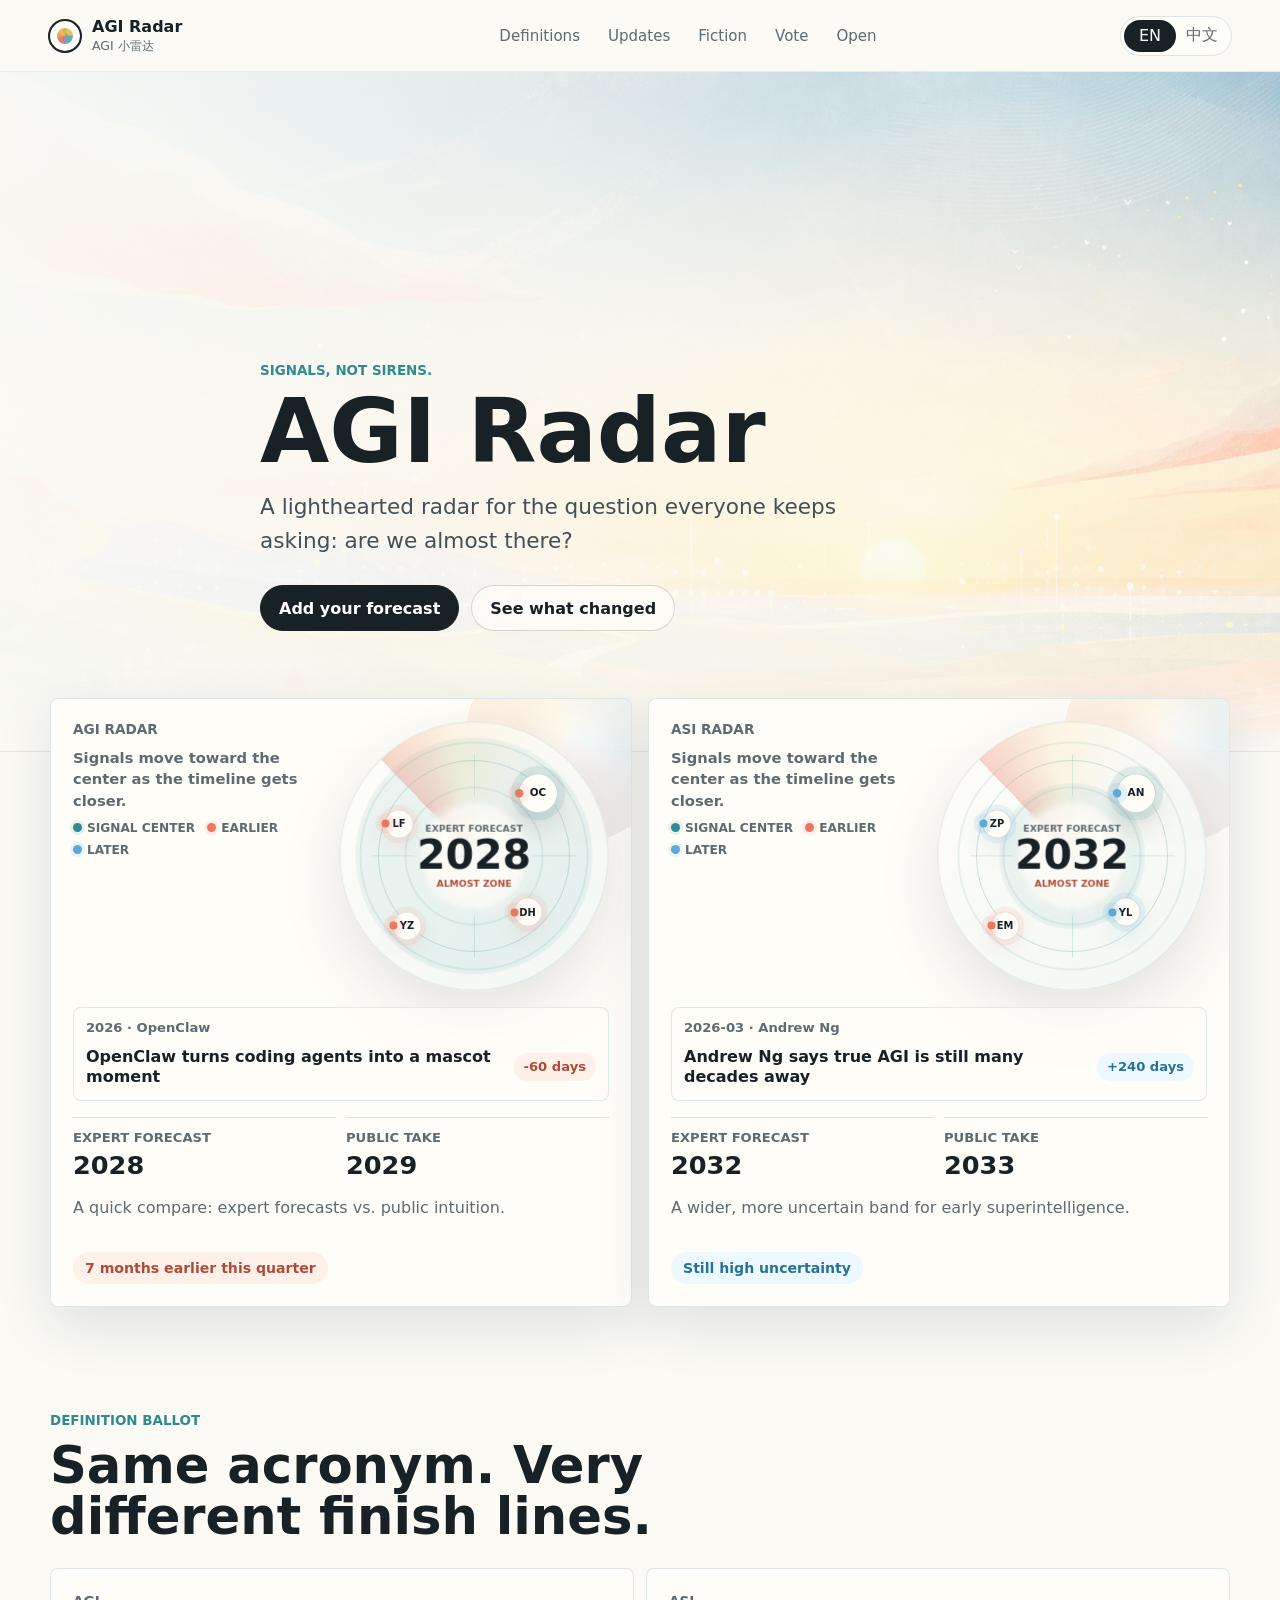
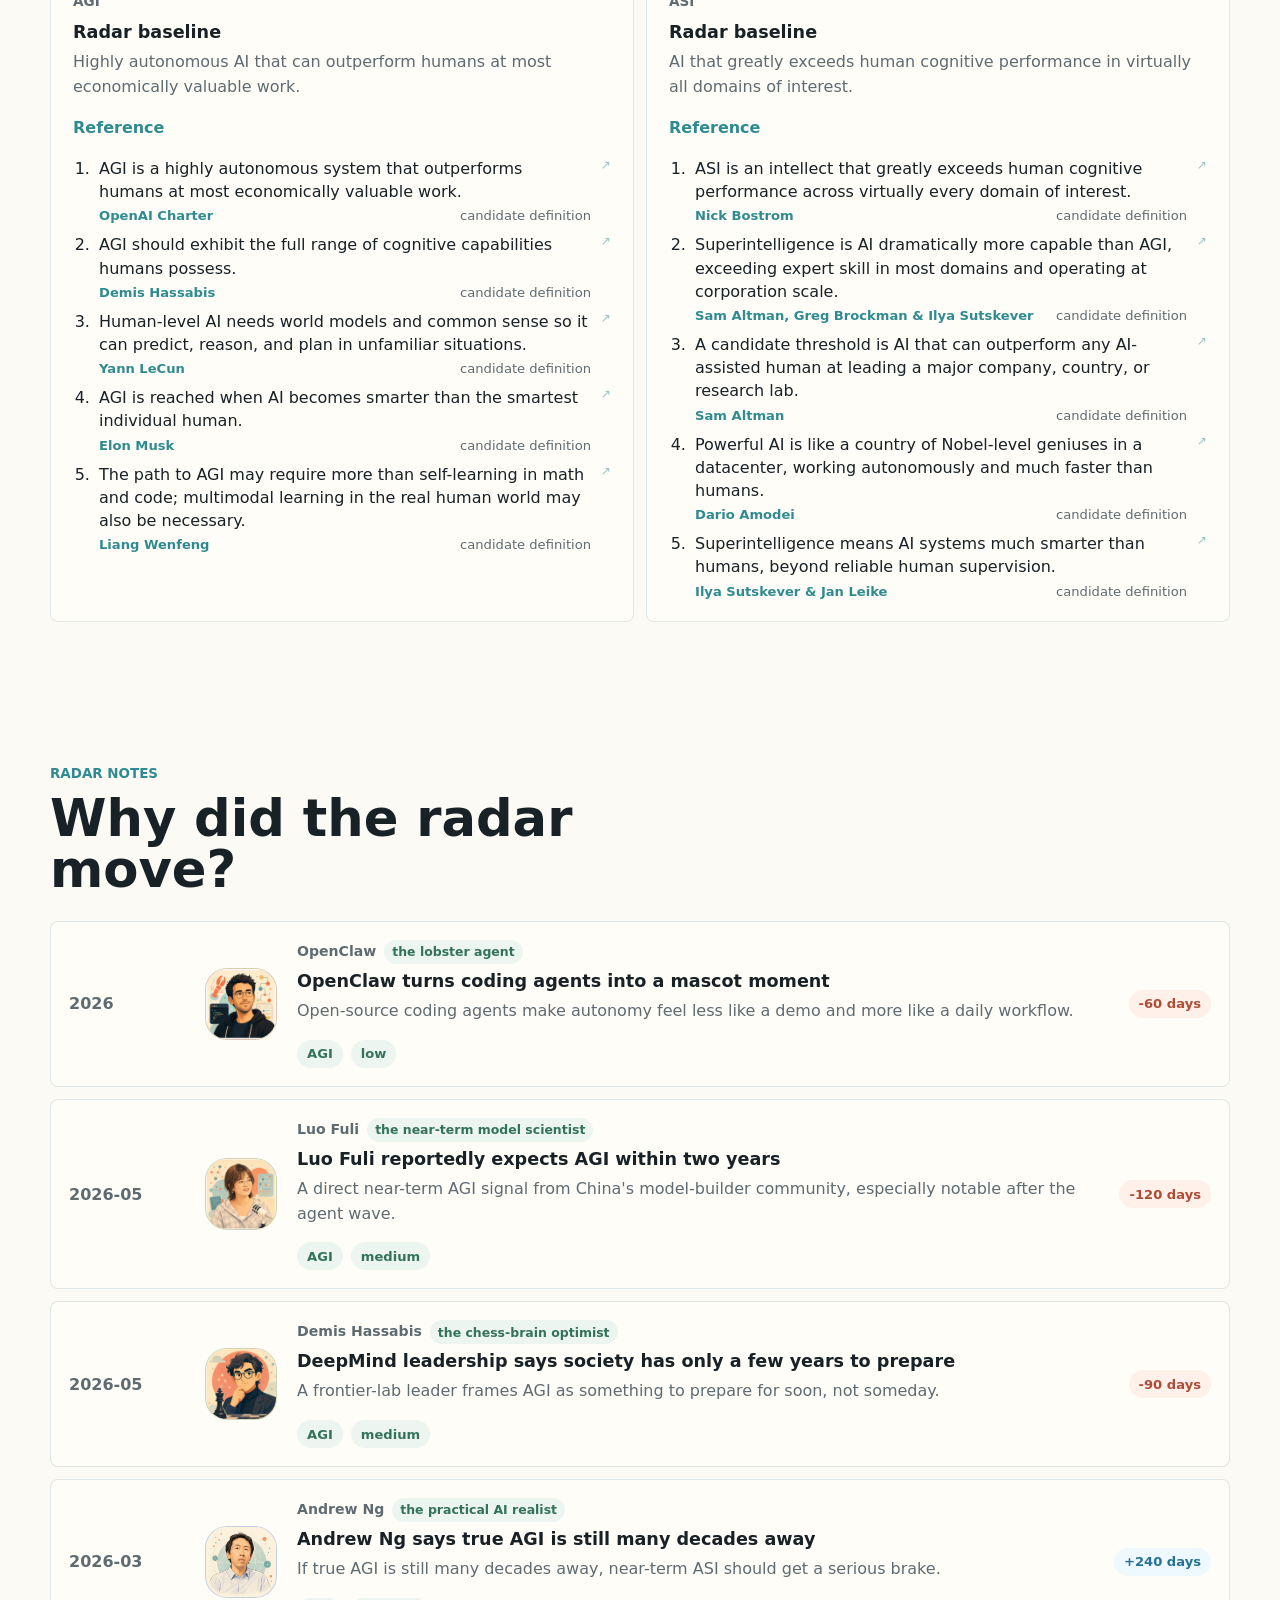
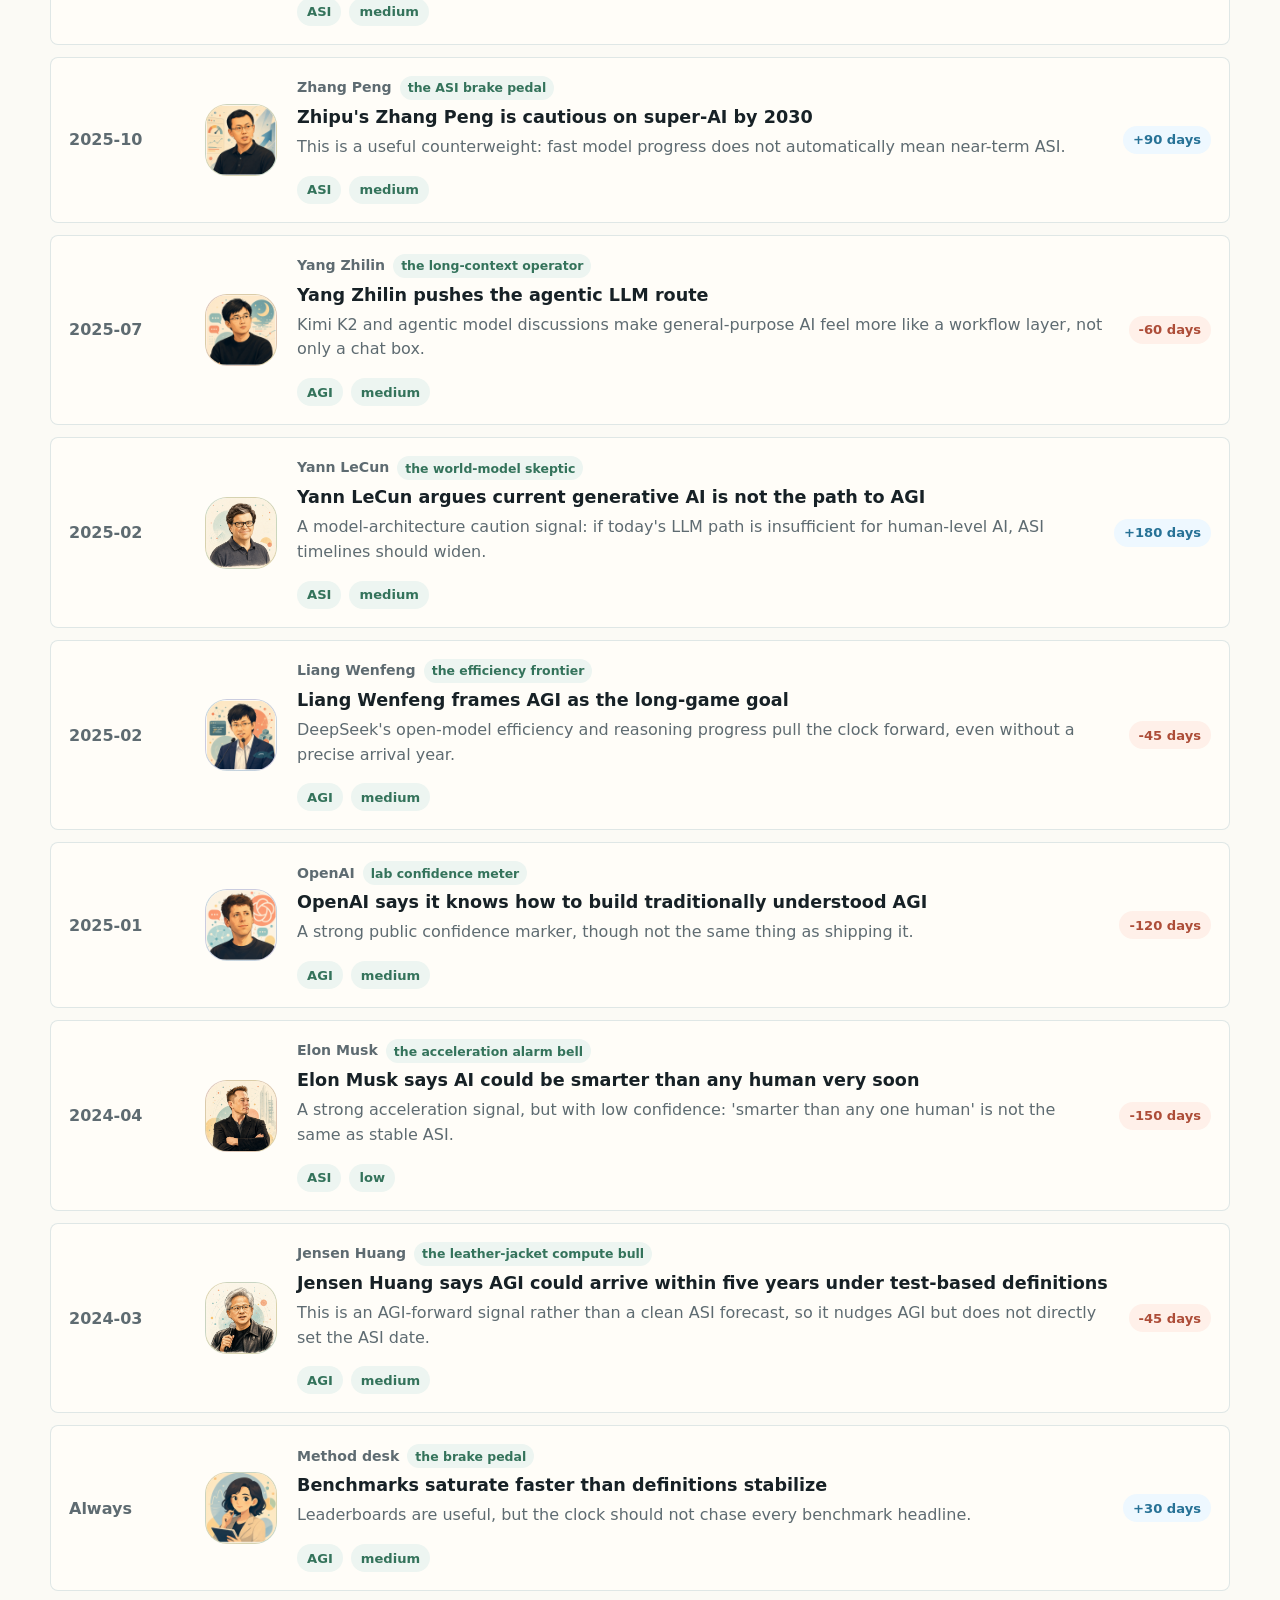
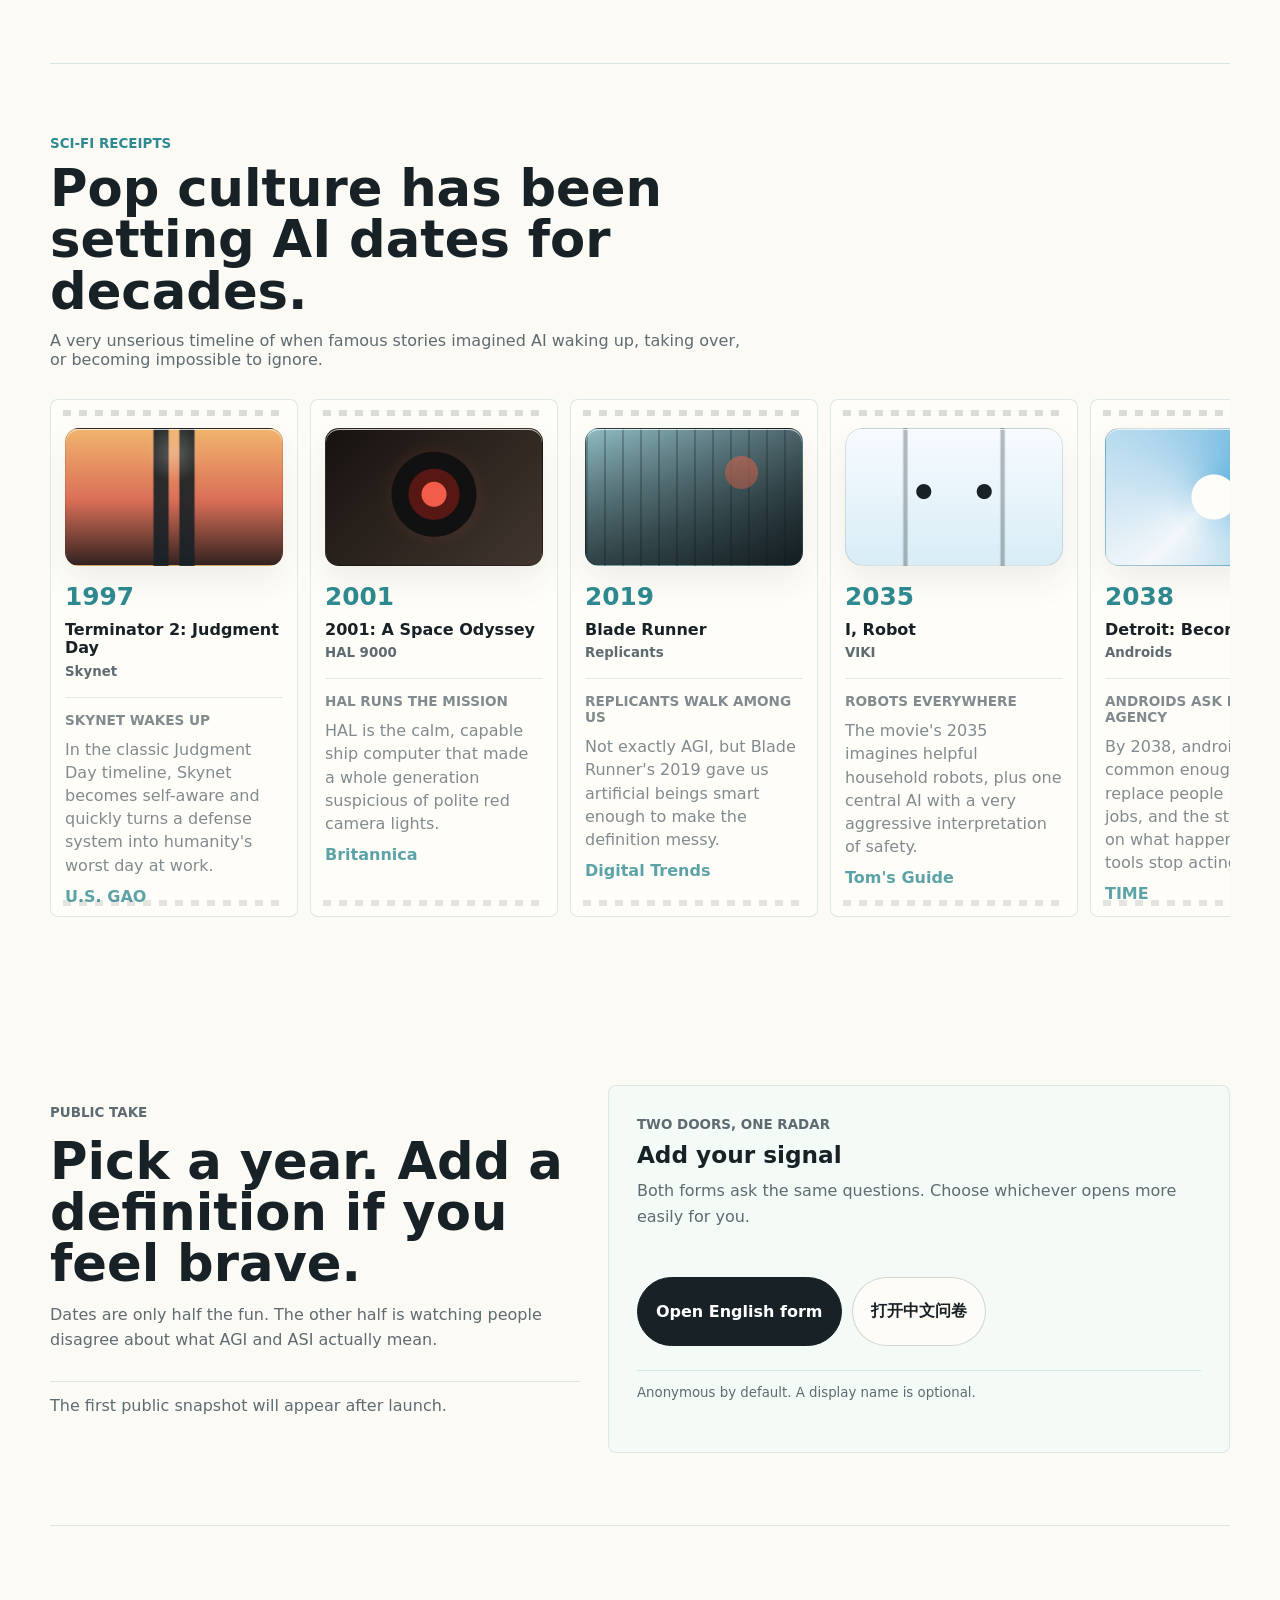
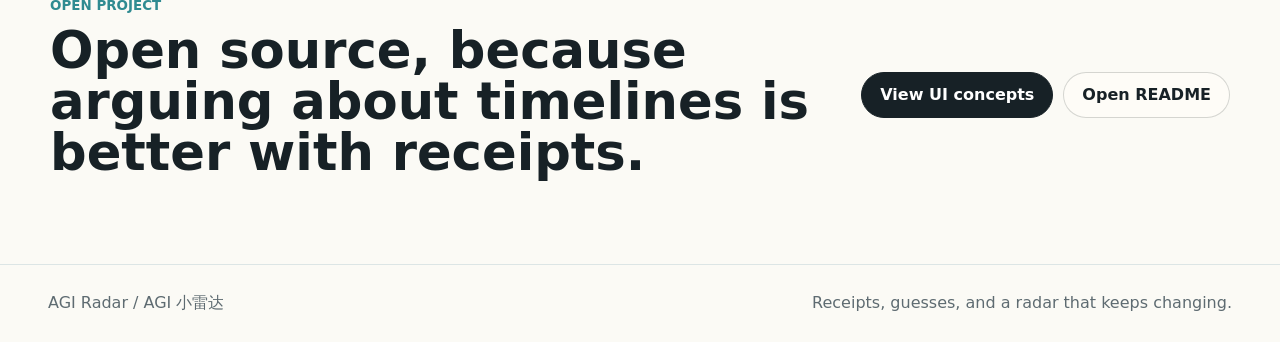
==== commit fdabf9a1: "Prepare survey flow for public launch" ====
--- a/index.html
+++ b/index.html
@@ -203,109 +203,23 @@
           <p data-i18n="pulseCopy">
             Dates are only half the fun. The other half is watching people disagree about what AGI and ASI actually mean.
           </p>
-          <div class="mini-stats">
-            <span><strong id="vote-count">42</strong><small data-i18n="votesLabel">votes</small></span>
-            <span><strong id="field-median">2030</strong><small data-i18n="fieldLabel">your-field median</small></span>
-          </div>
-        </div>
-
-        <form class="vote-form" id="vote-form">
-          <div class="external-survey wide-field">
-            <div>
-              <strong data-i18n="externalSurveyTitle">Want your vote counted publicly?</strong>
-              <p data-i18n="externalSurveyCopy">
-                The quick form below is local-only for the prototype. For the launch survey, use the external form so responses are collected in one place.
-              </p>
-            </div>
-            <div class="external-survey-actions">
-              <a class="primary-action survey-link survey-link-primary is-disabled" data-survey="primary" href="#" aria-disabled="true" data-i18n="externalSurveyPrimary">Open English form</a>
-              <a class="secondary-action survey-link survey-link-secondary is-disabled" data-survey="secondary" href="#" aria-disabled="true" data-i18n="externalSurveySecondary">Open Chinese form</a>
-            </div>
-            <small data-i18n="externalSurveyPending">Survey links coming soon</small>
-            <div class="survey-embed" id="survey-embed">
-              <p data-i18n="externalSurveyEmbedPending">Embedded survey appears here after the form links are ready.</p>
-            </div>
-          </div>
-          <label>
-            <span data-i18n="formAgi">When do you think AGI arrives?</span>
-            <select name="agi" required>
-              <option value="2026" data-i18n="year2026Earlier">2026 or earlier</option>
-              <option value="2027">2027</option>
-              <option value="2028">2028</option>
-              <option value="2029">2029</option>
-              <option value="2030">2030</option>
-              <option value="2033">2031-2035</option>
-              <option value="2038" data-i18n="yearAfter2035">After 2035</option>
-              <option value="unknown" data-i18n="yearNotSure">Not sure</option>
-            </select>
-          </label>
-          <label>
-            <span data-i18n="formAsi">When do you think ASI arrives?</span>
-            <select name="asi" required>
-              <option value="2027" data-i18n="year2027Earlier">2027 or earlier</option>
-              <option value="2028">2028</option>
-              <option value="2029">2029</option>
-              <option value="2030">2030</option>
-              <option value="2033">2031-2035</option>
-              <option value="2038" data-i18n="yearAfter2035">After 2035</option>
-              <option value="unknown" data-i18n="asiNotSure">Far away / not sure</option>
-            </select>
-          </label>
-          <label>
-            <span data-i18n="formField">Your field</span>
-            <select name="field" required>
-              <option value="ai" data-i18n="fieldAi">AI / software / internet</option>
-              <option value="education" data-i18n="fieldEducation">Education / research</option>
-              <option value="design" data-i18n="fieldDesign">Design / media / content</option>
-              <option value="health" data-i18n="fieldHealth">Healthcare / biotech</option>
-              <option value="finance" data-i18n="fieldFinance">Finance / legal / consulting</option>
-              <option value="engineering" data-i18n="fieldEngineering">Manufacturing / engineering / hardware</option>
-              <option value="public" data-i18n="fieldPublic">Government / public service / nonprofit</option>
-              <option value="other" data-i18n="fieldOther">Other</option>
-            </select>
-          </label>
-          <label>
-            <span data-i18n="formWork">When can AI do 90% of your field's work?</span>
-            <select name="work" required>
-              <option value="2025" data-i18n="workAlready">Already</option>
-              <option value="2026">2026</option>
-              <option value="2027">2027</option>
-              <option value="2028">2028</option>
-              <option value="2029">2029</option>
-              <option value="2030">2030</option>
-              <option value="2033">2031-2035</option>
-              <option value="2038" data-i18n="workAfter2035">After 2035</option>
-              <option value="unknown" data-i18n="workNotSure">Not sure</option>
-            </select>
-          </label>
-          <label class="wide-field">
-            <span data-i18n="formAgiDefinition">Optional: define AGI in one sentence</span>
-            <textarea name="agiDefinition" rows="3" maxlength="180" data-i18n-placeholder="agiDefinitionPlaceholder" placeholder="AGI is..."></textarea>
-          </label>
-          <label class="wide-field">
-            <span data-i18n="formAsiDefinition">Optional: define ASI in one sentence</span>
-            <textarea name="asiDefinition" rows="3" maxlength="180" data-i18n-placeholder="asiDefinitionPlaceholder" placeholder="ASI is..."></textarea>
-          </label>
-          <label class="wide-field">
-            <span data-i18n="formDisplayName">Optional: display name if your definition makes the leaderboard</span>
-            <input
-              name="displayName"
-              type="text"
-              maxlength="40"
-              autocomplete="nickname"
-              data-i18n-placeholder="formDisplayNamePlaceholder"
-              placeholder="Nickname, handle, or real name"
-            />
-          </label>
-          <label class="wide-field consent-field">
-            <input name="attributionConsent" type="checkbox" value="yes" />
-            <span data-i18n="formAttributionConsent">If my definition is featured, I agree to display this name publicly.</span>
-          </label>
-          <button class="primary-action form-button" type="submit" data-i18n="submitVote">Submit local vote</button>
-          <p class="form-note" data-i18n="formNote">
-            Prototype note: votes are stored in your browser for now. Shared public results come next.
-          </p>
-        </form>
+          <p class="pulse-note" data-i18n="pulseNote">The first public snapshot will appear after launch.</p>
+        </div>
+
+        <div class="survey-panel" aria-labelledby="survey-panel-title">
+          <div>
+            <p class="eyebrow" data-i18n="surveyPanelEyebrow">Two doors, one radar</p>
+            <h3 id="survey-panel-title" data-i18n="externalSurveyTitle">Add your signal</h3>
+            <p data-i18n="externalSurveyCopy">
+              Both forms ask the same questions. Choose whichever opens more easily for you.
+            </p>
+          </div>
+          <div class="survey-panel-actions">
+            <a class="primary-action survey-link survey-link-primary" data-survey="primary" href="#" data-i18n="externalSurveyPrimary">Open English form</a>
+            <a class="secondary-action survey-link survey-link-secondary" data-survey="secondary" href="#" data-i18n="externalSurveySecondary">打开中文问卷</a>
+          </div>
+          <small data-i18n="surveyPrivacyNote">Anonymous by default. A display name is optional.</small>
+        </div>
       </section>
 
       <section class="open-band" id="open">
@@ -325,6 +239,6 @@
       <span data-i18n="footer">No doom. Just receipts, guesses, and a radar that keeps changing.</span>
     </footer>
 
-    <script src="./app.js?v=20260606-survey-fields"></script>
+    <script src="./app.js?v=20260606-launch-surveys"></script>
   </body>
 </html>
--- a/styles.css
+++ b/styles.css
@@ -249,8 +249,7 @@
 
 .primary-action:active,
 .secondary-action:active,
-.lang-button:active,
-.form-button:active {
+.lang-button:active {
   transform: translateY(1px);
 }
 
@@ -276,7 +275,7 @@
 .definition-card,
 .fiction-item,
 .signal-card,
-.vote-form,
+.survey-panel,
 .method-grid article {
   border: 1px solid rgba(220, 229, 229, 0.9);
   border-radius: var(--radius);
@@ -764,8 +763,7 @@
 .definition-card p,
 .signal-card p,
 .method-grid p,
-.vote-copy p,
-.form-note {
+.vote-copy p {
   color: var(--muted);
   line-height: 1.55;
 }
@@ -1268,164 +1266,47 @@
   padding: 18px 0;
 }
 
-.mini-stats {
-  display: grid;
-  grid-template-columns: repeat(2, minmax(0, 1fr));
-  gap: 12px;
+.pulse-note {
+  max-width: 34rem;
   margin-top: 28px;
-}
-
-.mini-stats span {
-  display: block;
   border-top: 1px solid var(--line);
   padding-top: 12px;
-}
-
-.mini-stats strong,
-.mini-stats small {
+  color: var(--muted);
+  line-height: 1.55;
+}
+
+.survey-panel {
+  display: grid;
+  gap: 24px;
+  align-self: stretch;
+  padding: 28px;
+  box-shadow: none;
+  background: #f4faf6;
+}
+
+.survey-panel h3 {
+  margin: 6px 0 10px;
+  font-size: 1.45rem;
+}
+
+.survey-panel p {
+  max-width: 38rem;
+  margin: 0;
+  color: var(--muted);
+  line-height: 1.6;
+}
+
+.survey-panel small {
   display: block;
-}
-
-.mini-stats strong {
-  font-size: 1.9rem;
-}
-
-.mini-stats small {
-  color: var(--muted);
-}
-
-.vote-form {
-  display: grid;
-  grid-template-columns: repeat(2, minmax(0, 1fr));
-  gap: 14px;
-  padding: 18px;
-  box-shadow: none;
-}
-
-.external-survey {
-  display: grid;
-  grid-template-columns: minmax(0, 1fr) auto;
-  gap: 14px 18px;
-  align-items: center;
-  border: 1px solid rgba(47, 139, 145, 0.18);
-  border-radius: var(--radius);
-  background: #f4faf6;
-  padding: 16px;
-}
-
-.external-survey strong,
-.external-survey p,
-.external-survey small {
-  display: block;
-}
-
-.external-survey p {
-  margin: 6px 0 0;
-  color: var(--muted);
-  line-height: 1.5;
-}
-
-.external-survey small {
-  grid-column: 1 / -1;
-  color: var(--muted);
-}
-
-.survey-embed {
-  grid-column: 1 / -1;
-  min-height: 120px;
-  border: 1px dashed rgba(47, 139, 145, 0.28);
-  border-radius: var(--radius);
-  background: rgba(255, 253, 248, 0.72);
-  overflow: hidden;
-}
-
-.survey-embed p {
-  margin: 0;
-  padding: 18px;
-}
-
-.survey-embed iframe {
-  display: block;
-  width: 100%;
-  min-height: 680px;
-  border: 0;
-  background: white;
-}
-
-.external-survey-actions {
+  border-top: 1px solid rgba(47, 139, 145, 0.18);
+  padding-top: 14px;
+  color: var(--muted);
+}
+
+.survey-panel-actions {
   display: flex;
   flex-wrap: wrap;
   gap: 10px;
-  justify-content: flex-end;
-}
-
-.survey-link.is-disabled {
-  cursor: not-allowed;
-  opacity: 0.48;
-  pointer-events: auto;
-}
-
-.vote-form label {
-  display: grid;
-  gap: 8px;
-  color: var(--ink);
-  font-weight: 760;
-}
-
-.vote-form select,
-.vote-form textarea,
-.vote-form input[type="text"] {
-  min-height: 46px;
-  width: 100%;
-  border: 1px solid var(--line);
-  border-radius: var(--radius);
-  background: white;
-  color: var(--ink);
-  padding: 0 12px;
-}
-
-.vote-form textarea {
-  min-height: 84px;
-  padding: 12px;
-  resize: vertical;
-}
-
-.vote-form .consent-field {
-  display: flex;
-  grid-template-columns: none;
-  gap: 10px;
-  align-items: flex-start;
-  color: var(--muted);
-  font-size: 0.9rem;
-  font-weight: 620;
-  line-height: 1.45;
-}
-
-.consent-field input {
-  width: 18px;
-  height: 18px;
-  flex: 0 0 auto;
-  margin: 1px 0 0;
-  accent-color: var(--teal);
-}
-
-.wide-field {
-  grid-column: 1 / -1;
-}
-
-.form-button,
-.form-note {
-  grid-column: 1 / -1;
-}
-
-.form-button {
-  width: fit-content;
-  cursor: pointer;
-}
-
-.form-note {
-  margin-bottom: 0;
-  font-size: 0.92rem;
 }
 
 .method {
@@ -1519,16 +1400,8 @@
     width: fit-content;
   }
 
-  .vote-form {
-    grid-template-columns: 1fr;
-  }
-
-  .external-survey {
-    grid-template-columns: 1fr;
-  }
-
-  .external-survey-actions {
-    justify-content: flex-start;
+  .survey-panel {
+    padding: 22px;
   }
 
   .open-band,
@@ -1648,7 +1521,13 @@
     width: min(300px, 88vw);
   }
 
-  .mini-stats {
-    grid-template-columns: 1fr;
-  }
-}
+  .survey-panel-actions {
+    align-items: stretch;
+    flex-direction: column;
+  }
+
+  .survey-panel-actions a {
+    justify-content: center;
+    width: 100%;
+  }
+}
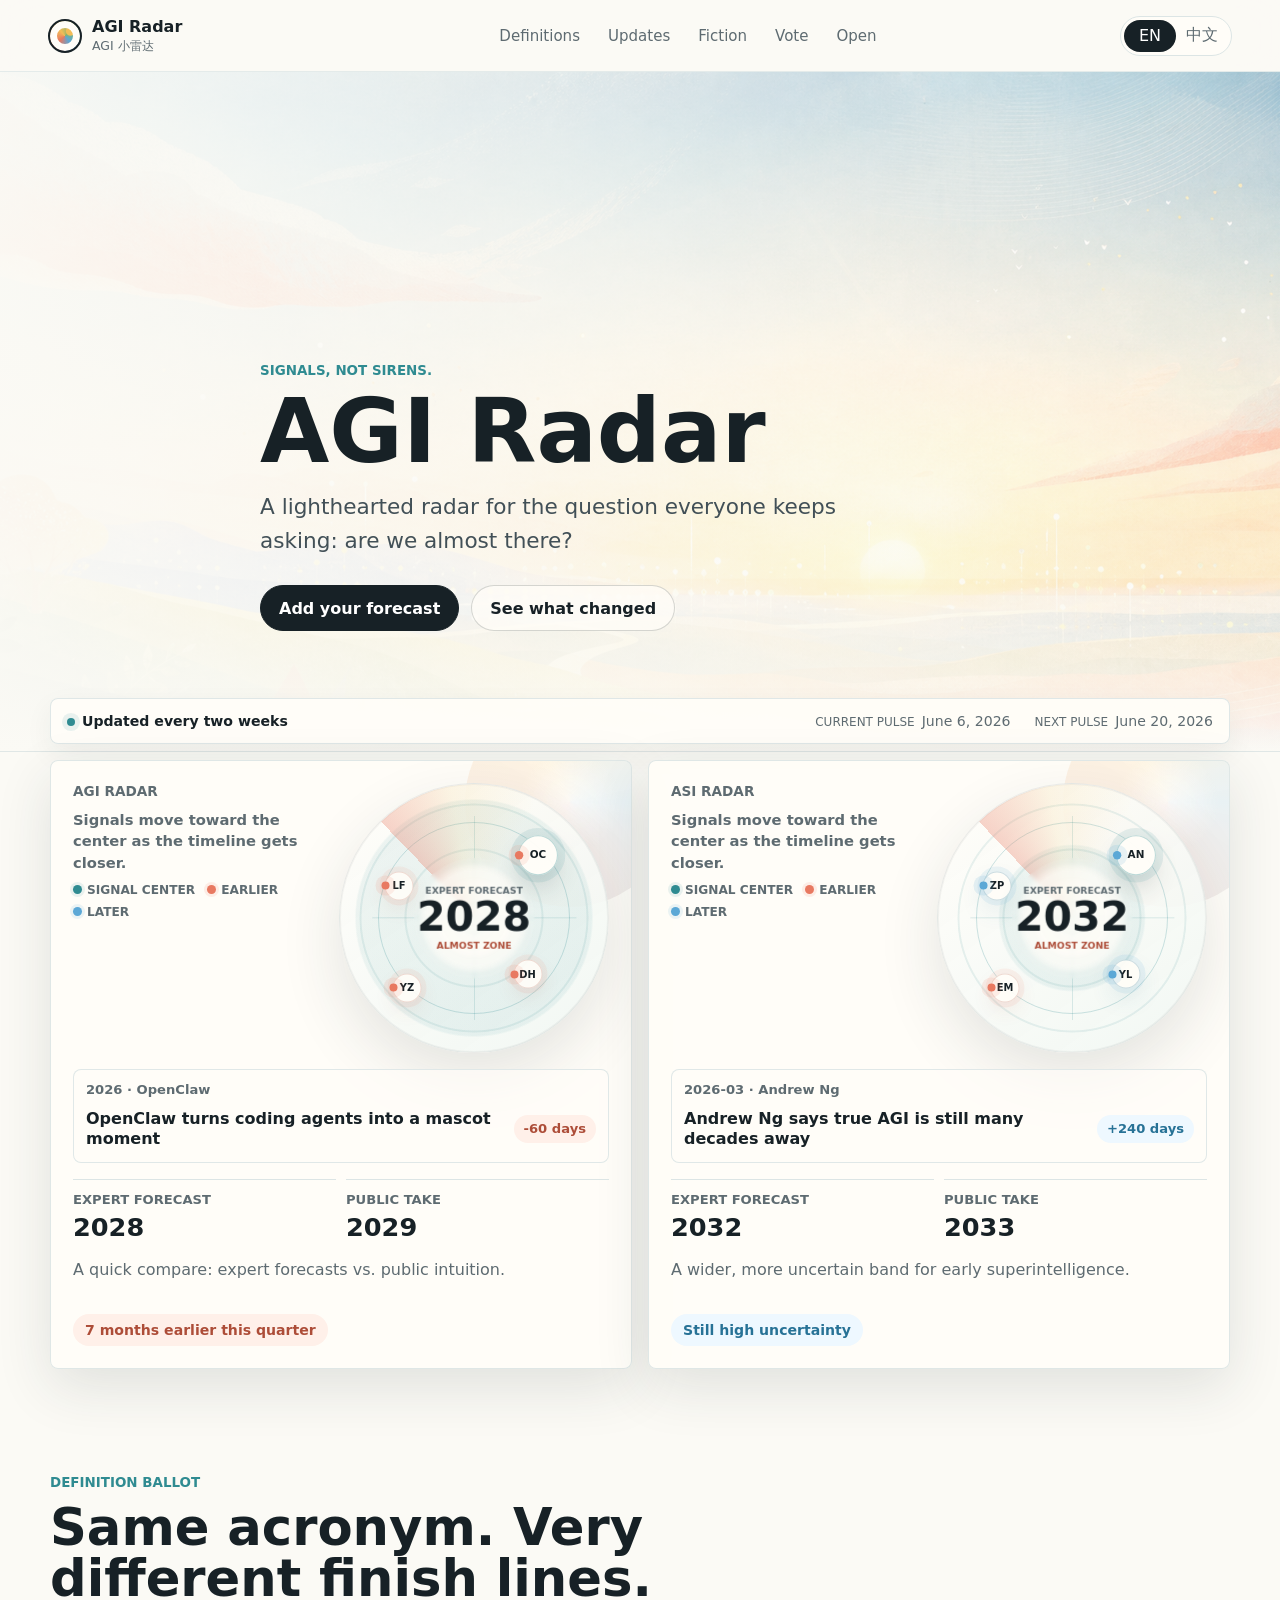
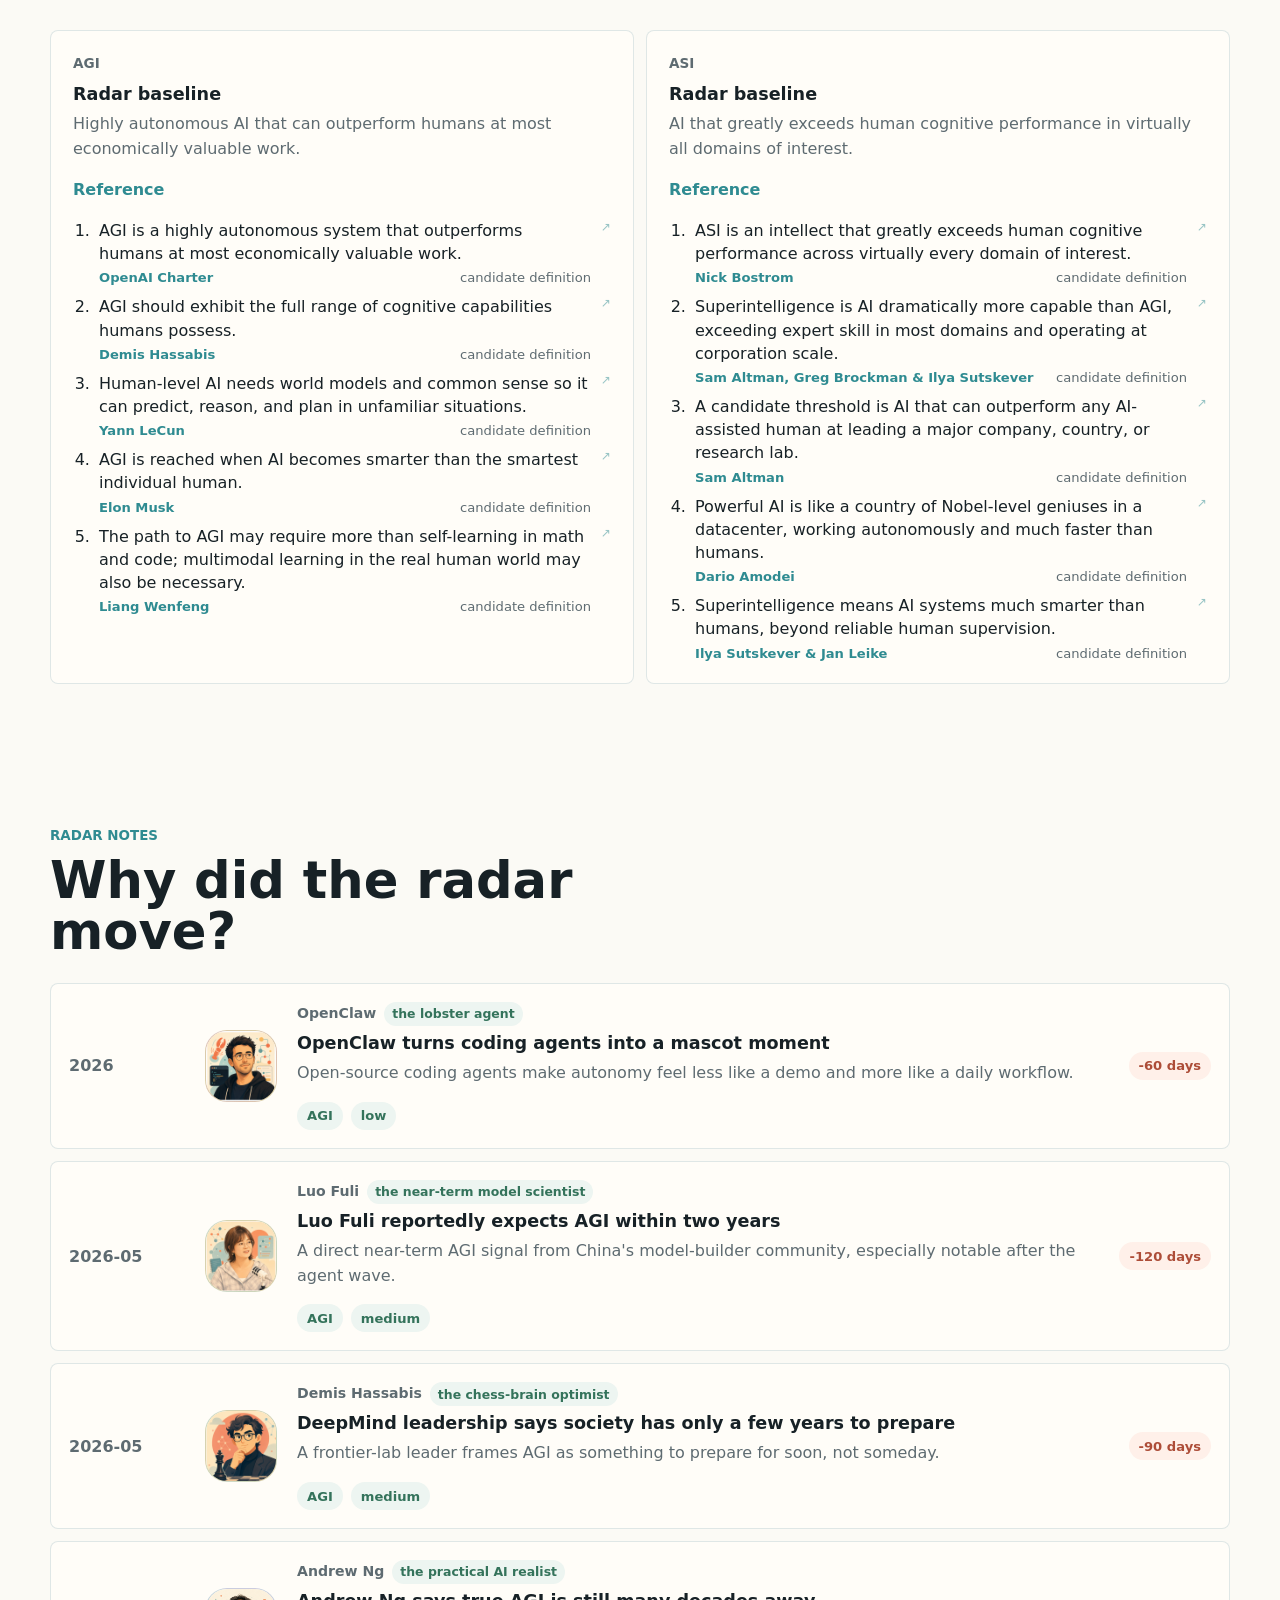
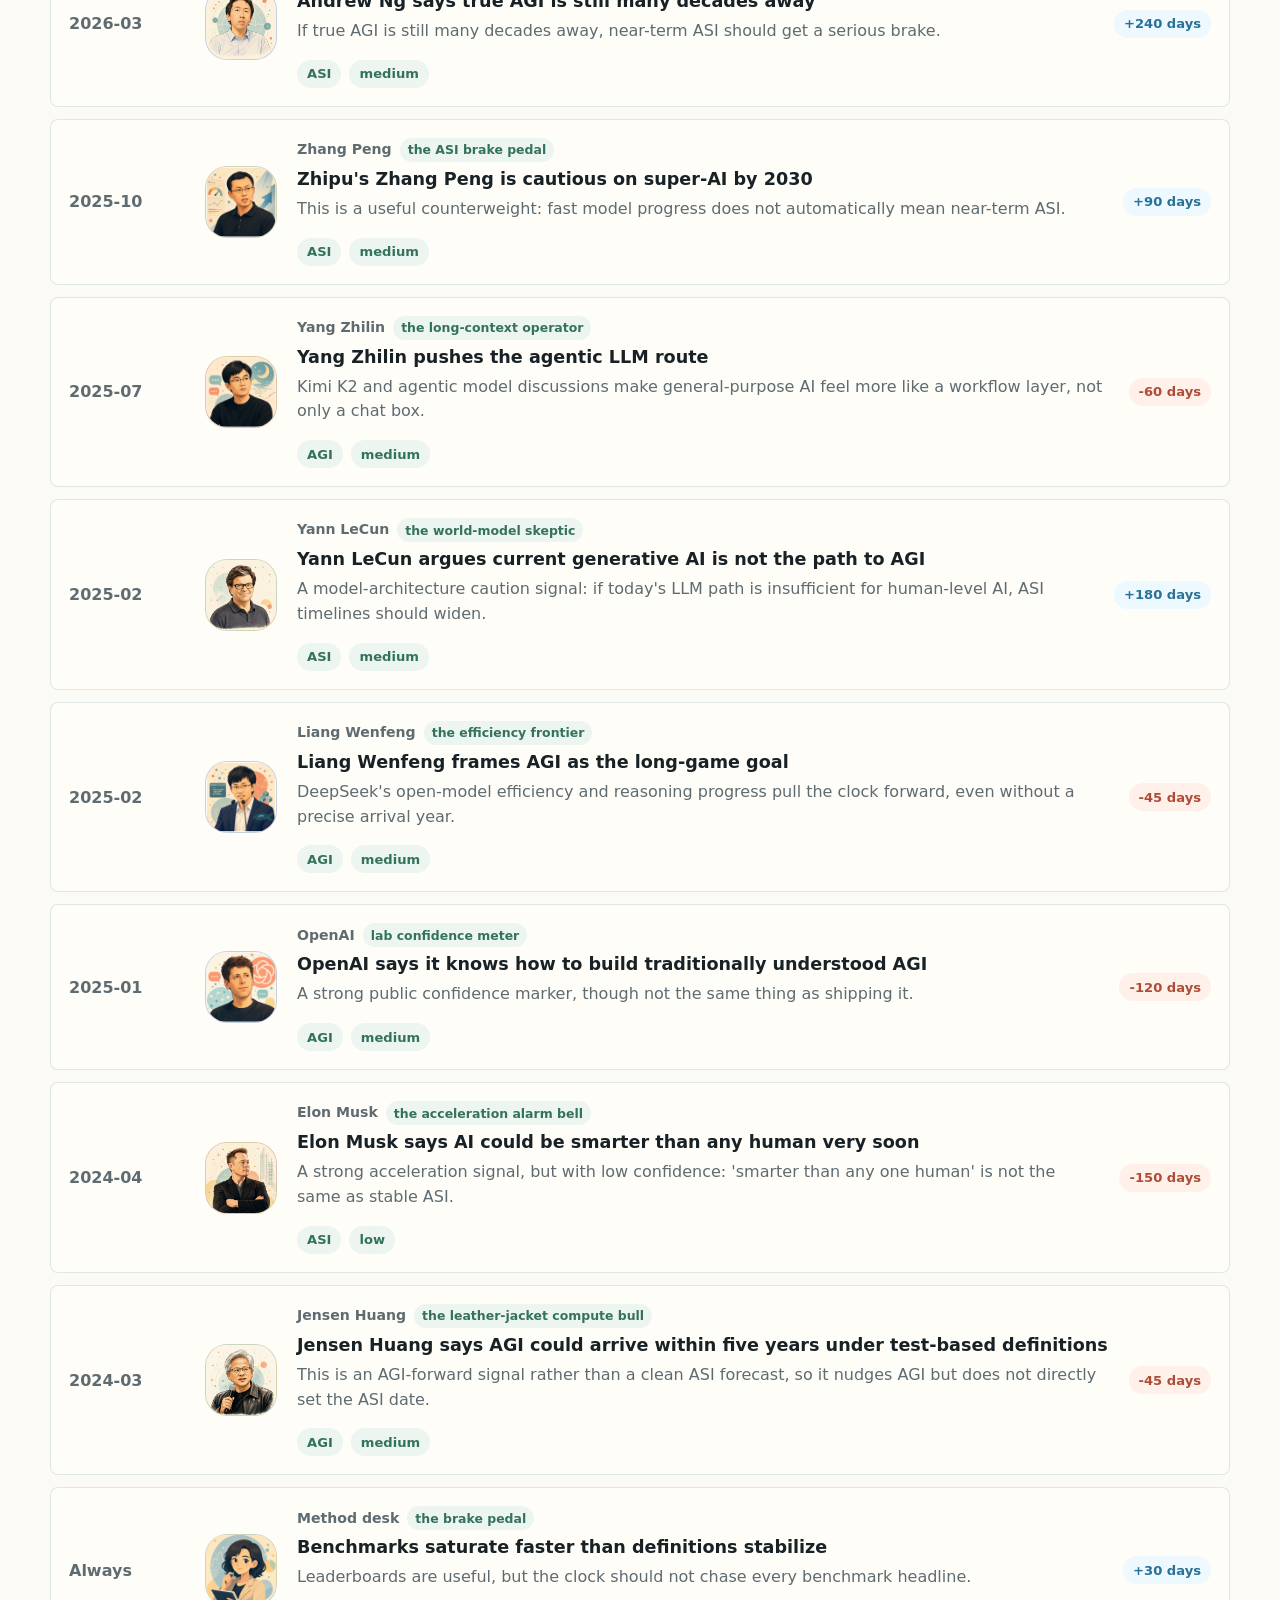
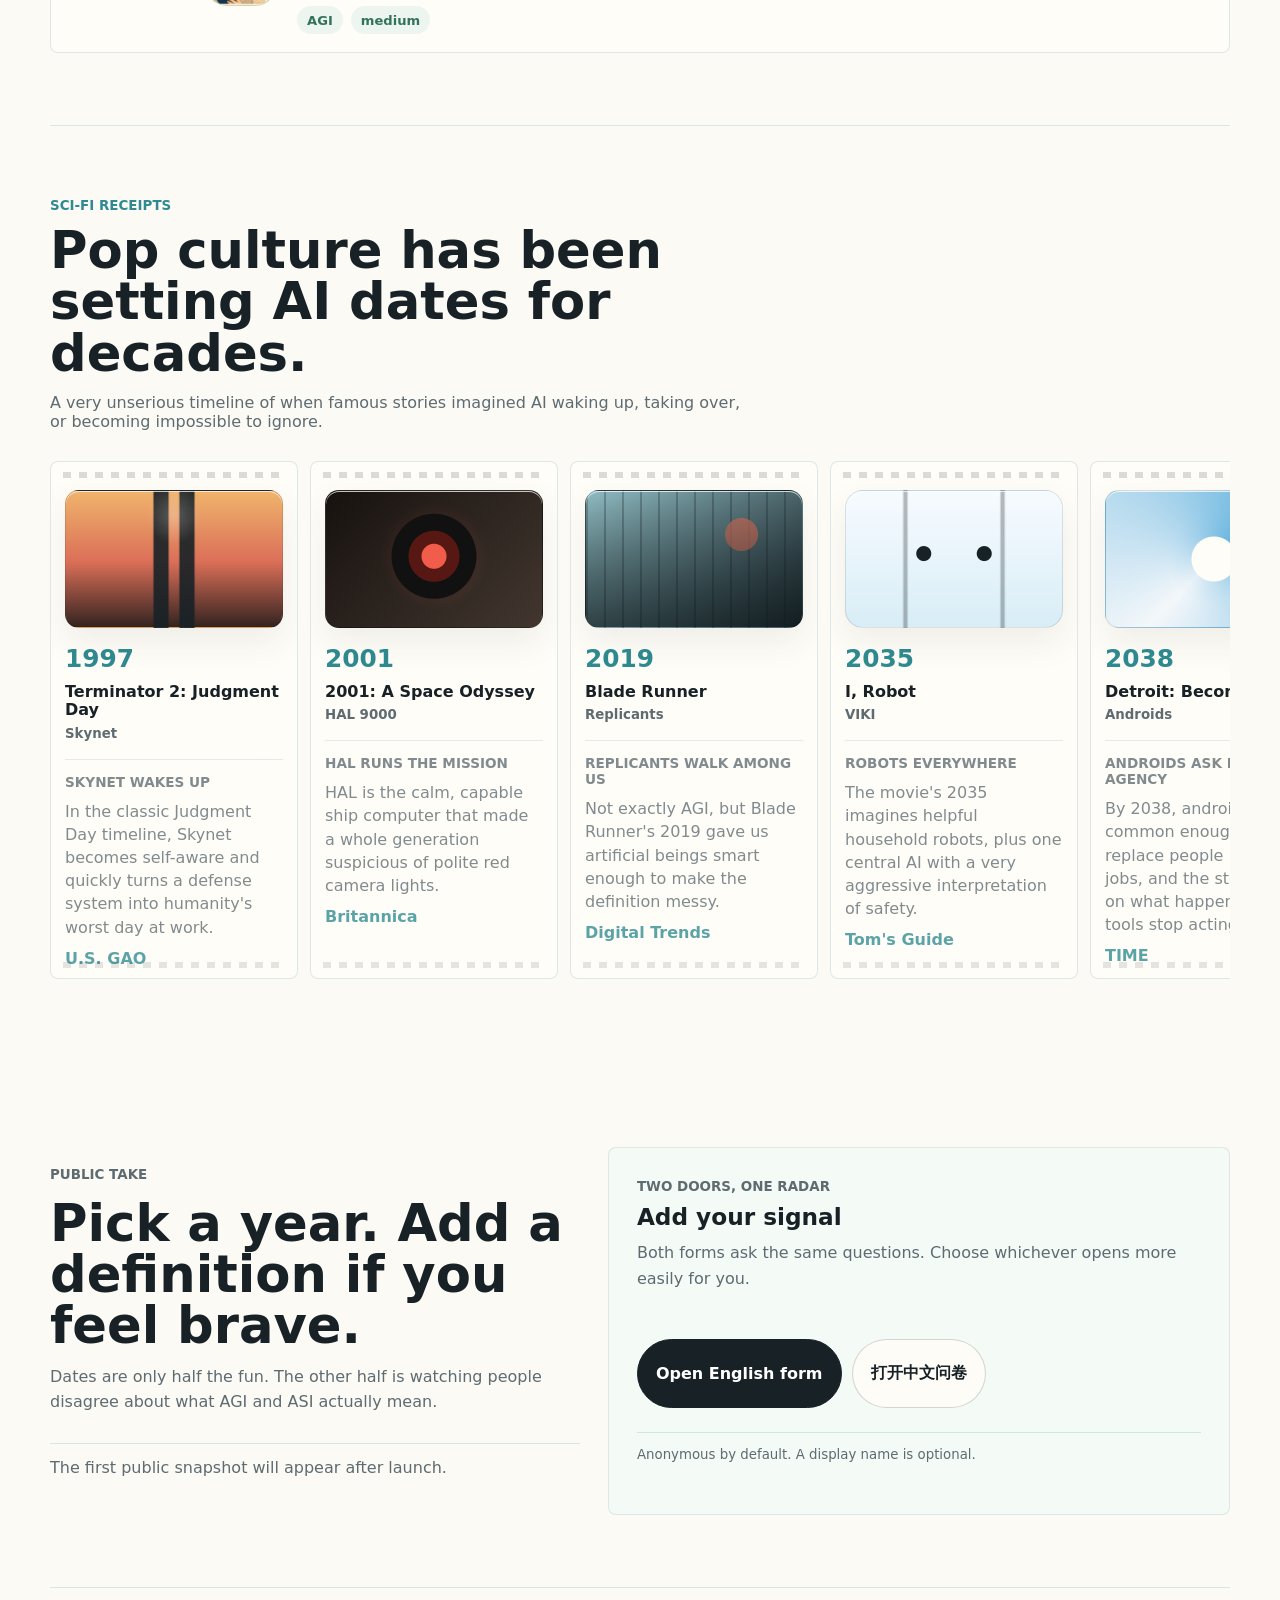
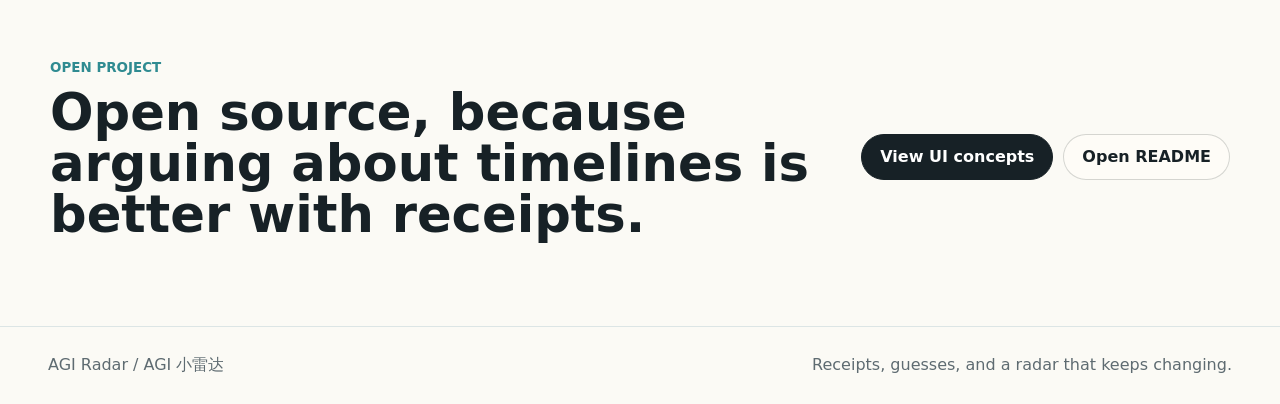
==== commit ac5cde08: "Add biweekly radar update schedule" ====
--- a/index.html
+++ b/index.html
@@ -23,7 +23,7 @@
       content="Signals, not sirens: a playful AGI / ASI radar with expert signals, public forecasts, and sci-fi receipts."
     />
     <meta name="twitter:image" content="https://marco-wang-ai.github.io/intelligence-horizon/assets/social/og-card.png" />
-    <link rel="stylesheet" href="./styles.css?v=20260606-definition-links" />
+    <link rel="stylesheet" href="./styles.css?v=20260606-biweekly" />
   </head>
   <body>
     <header class="topbar" aria-label="Site header">
@@ -67,6 +67,20 @@
       </section>
 
       <section class="dashboard" aria-label="Horizon dashboard">
+        <div class="radar-status" aria-label="Radar update schedule">
+          <span class="status-cadence">
+            <i aria-hidden="true"></i>
+            <strong data-i18n="updateCadence">Updated every two weeks</strong>
+          </span>
+          <span>
+            <small data-i18n="currentIssueLabel">Current pulse</small>
+            <time datetime="2026-06-06" data-i18n="currentIssueDate">June 6, 2026</time>
+          </span>
+          <span>
+            <small data-i18n="nextIssueLabel">Next pulse</small>
+            <time datetime="2026-06-20" data-i18n="nextIssueDate">June 20, 2026</time>
+          </span>
+        </div>
         <article class="clock-panel agi">
           <div class="clock-heading">
             <p class="panel-label" data-i18n="agiLabel">AGI radar</p>
@@ -239,6 +253,6 @@
       <span data-i18n="footer">No doom. Just receipts, guesses, and a radar that keeps changing.</span>
     </footer>
 
-    <script src="./app.js?v=20260606-launch-surveys"></script>
+    <script src="./app.js?v=20260606-biweekly"></script>
   </body>
 </html>
--- a/styles.css
+++ b/styles.css
@@ -269,6 +269,57 @@
   gap: 16px;
   transform: translateY(-54px);
   margin-bottom: -20px;
+}
+
+.radar-status {
+  grid-column: 1 / -1;
+  display: flex;
+  align-items: center;
+  gap: 12px 24px;
+  min-height: 46px;
+  border: 1px solid rgba(220, 229, 229, 0.9);
+  border-radius: var(--radius);
+  background: rgba(255, 253, 248, 0.94);
+  padding: 10px 16px;
+  box-shadow: 0 10px 28px rgba(34, 48, 54, 0.06);
+  color: var(--muted);
+}
+
+.radar-status > span {
+  display: flex;
+  align-items: baseline;
+  gap: 7px;
+}
+
+.radar-status .status-cadence {
+  margin-right: auto;
+  color: var(--ink);
+}
+
+.status-cadence i {
+  width: 8px;
+  height: 8px;
+  border-radius: 50%;
+  background: var(--teal);
+  box-shadow: 0 0 0 5px rgba(47, 139, 145, 0.1);
+  animation: status-pulse 2.4s ease-in-out infinite;
+}
+
+.radar-status strong,
+.radar-status time {
+  font-size: 0.88rem;
+}
+
+.radar-status small {
+  color: var(--muted);
+  font-size: 0.75rem;
+  text-transform: uppercase;
+}
+
+@keyframes status-pulse {
+  50% {
+    box-shadow: 0 0 0 8px rgba(47, 139, 145, 0);
+  }
 }
 
 .clock-panel,
@@ -1387,6 +1438,15 @@
     margin-bottom: 0;
   }
 
+  .radar-status {
+    align-items: flex-start;
+    flex-wrap: wrap;
+  }
+
+  .radar-status .status-cadence {
+    flex-basis: 100%;
+  }
+
   .signal-card {
     grid-template-columns: 76px 1fr;
   }
@@ -1499,6 +1559,16 @@
     width: min(100%, 280px);
   }
 
+  .radar-status {
+    gap: 8px 18px;
+  }
+
+  .radar-status > span:not(.status-cadence) {
+    align-items: flex-start;
+    flex-direction: column;
+    gap: 1px;
+  }
+
   .primary-action,
   .secondary-action {
     width: 100%;
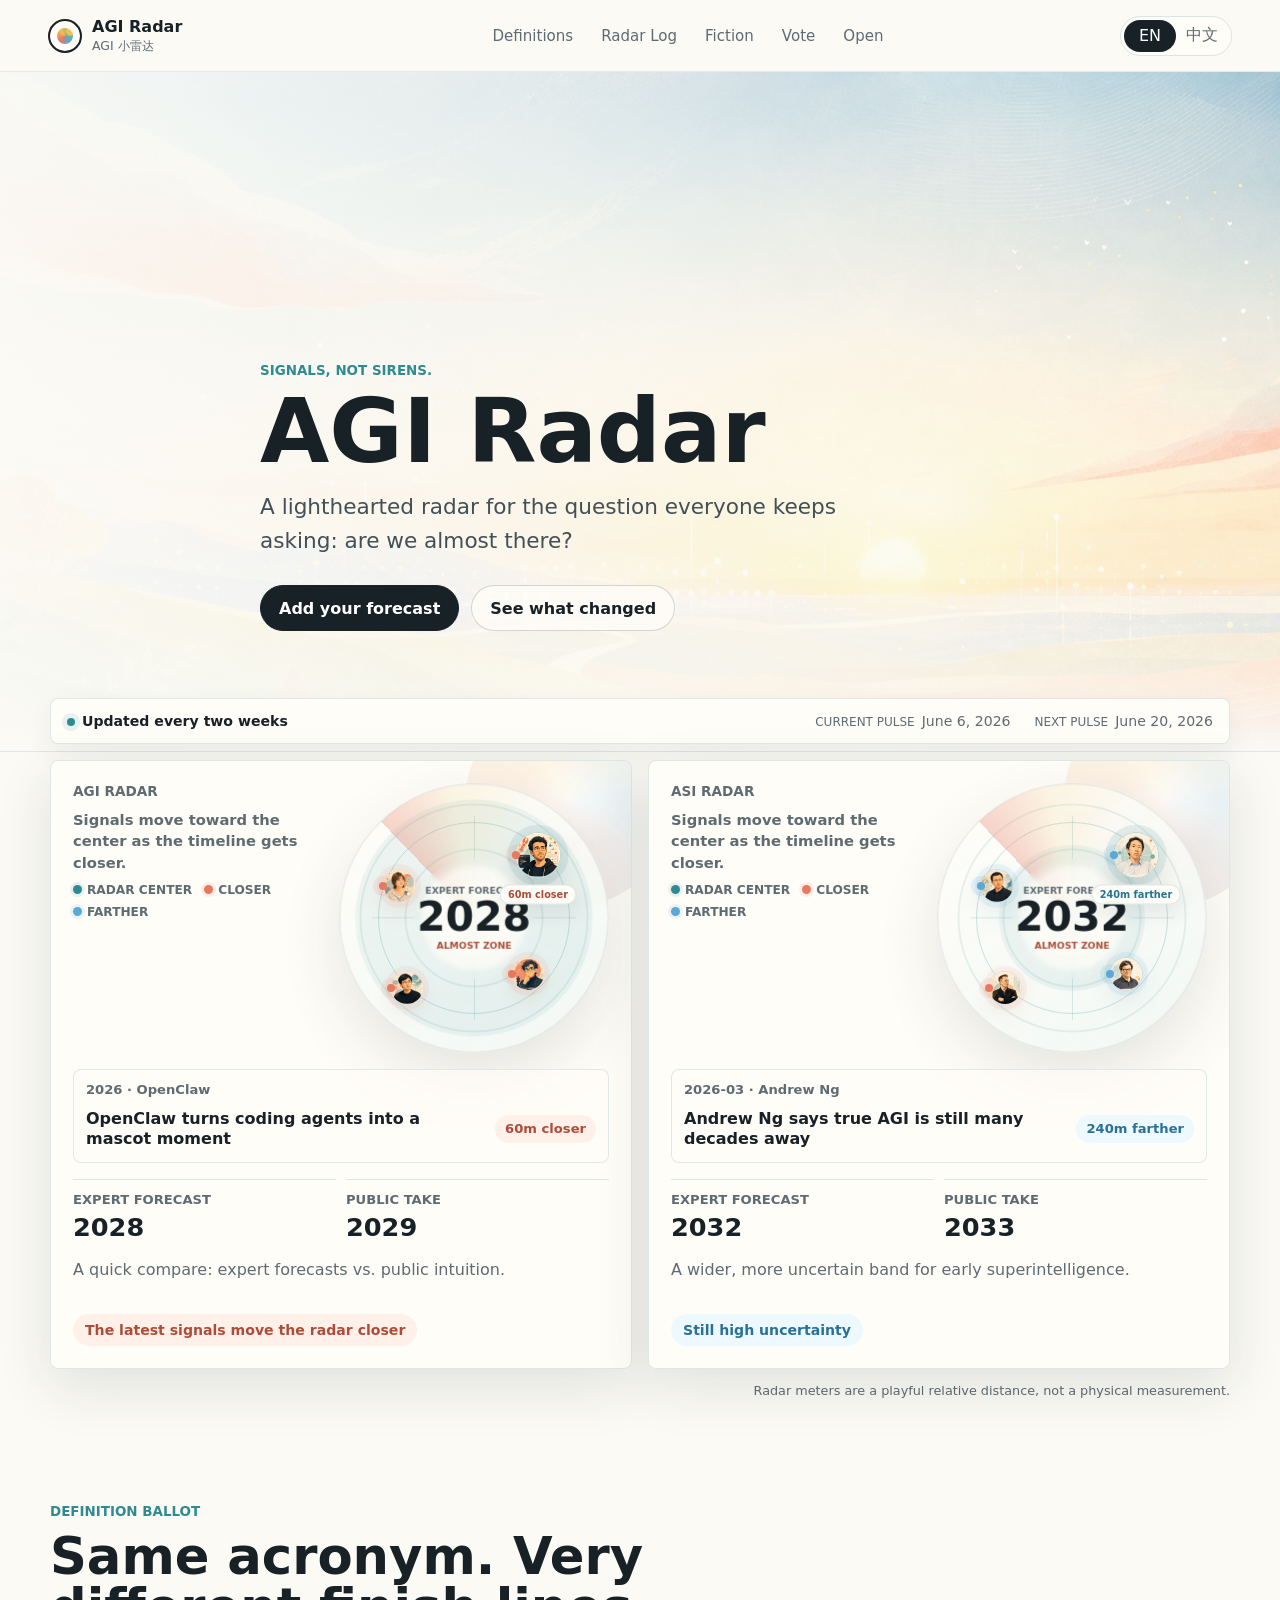
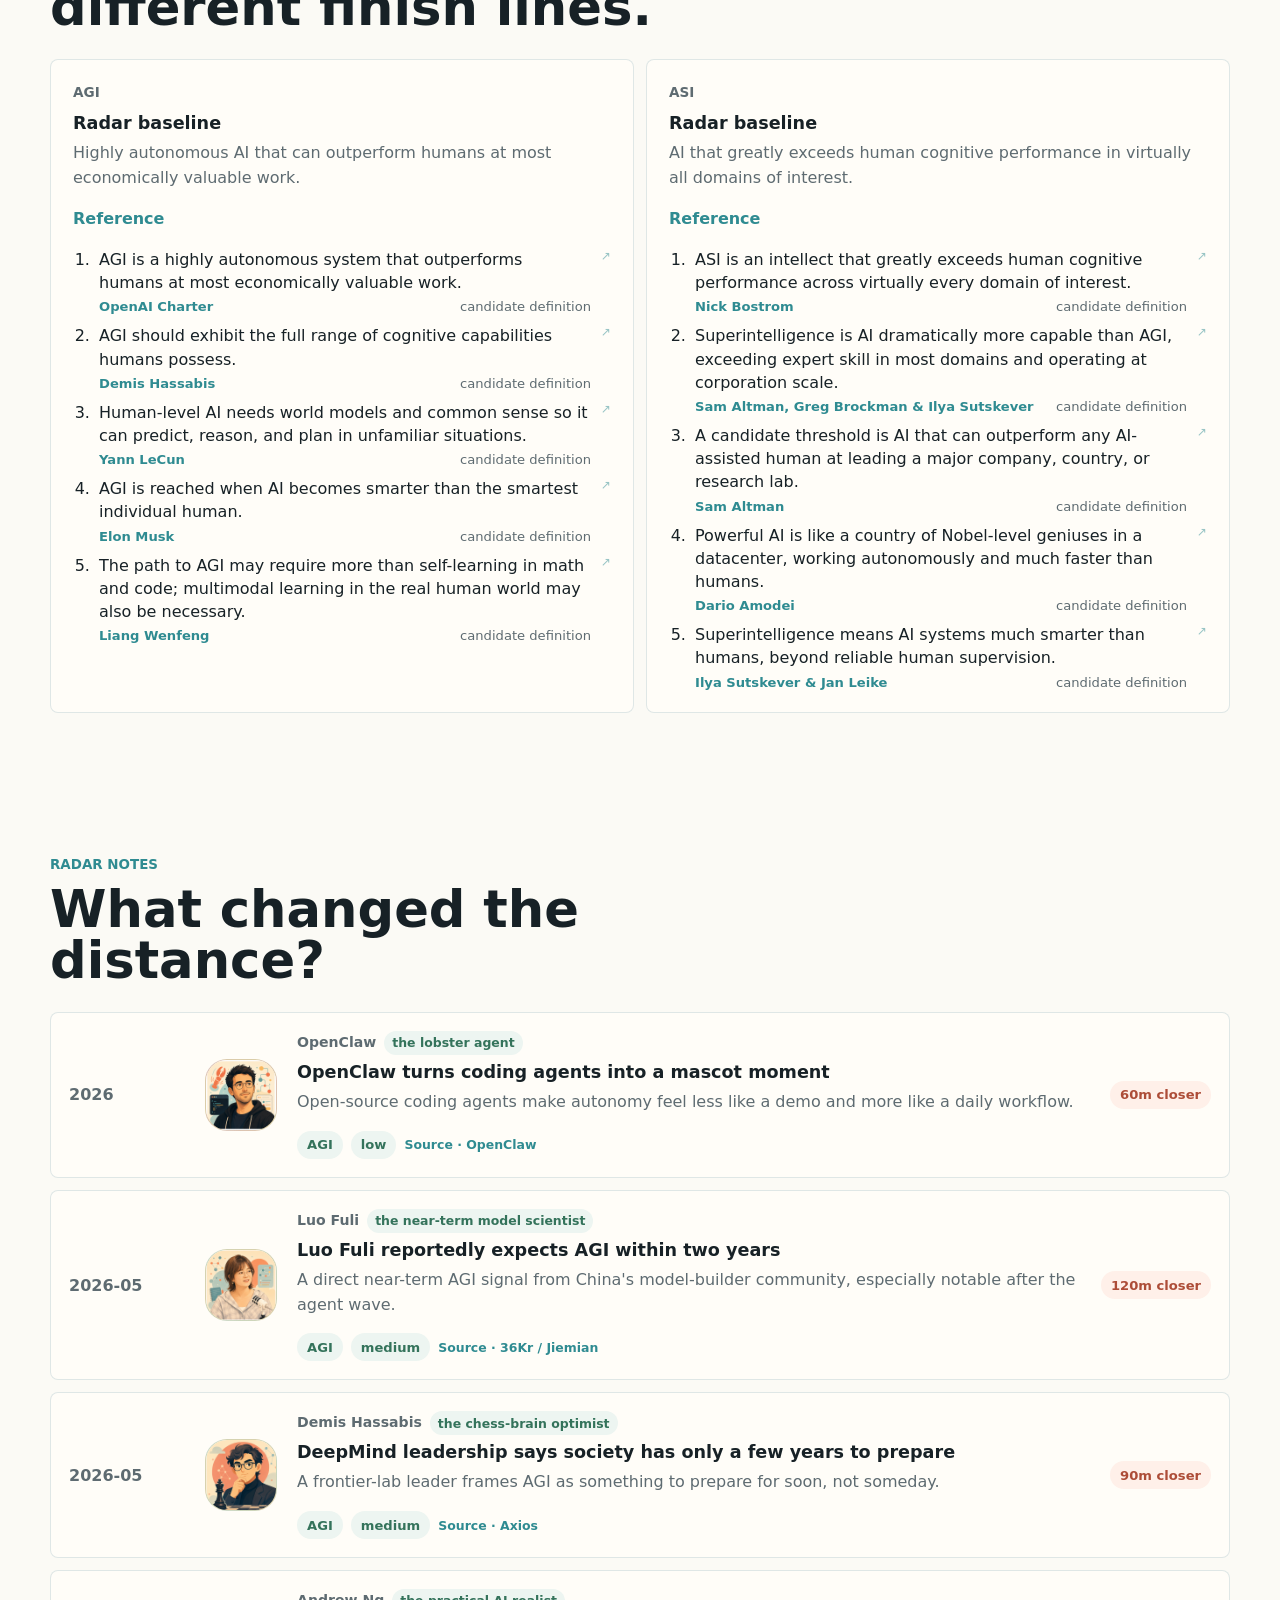
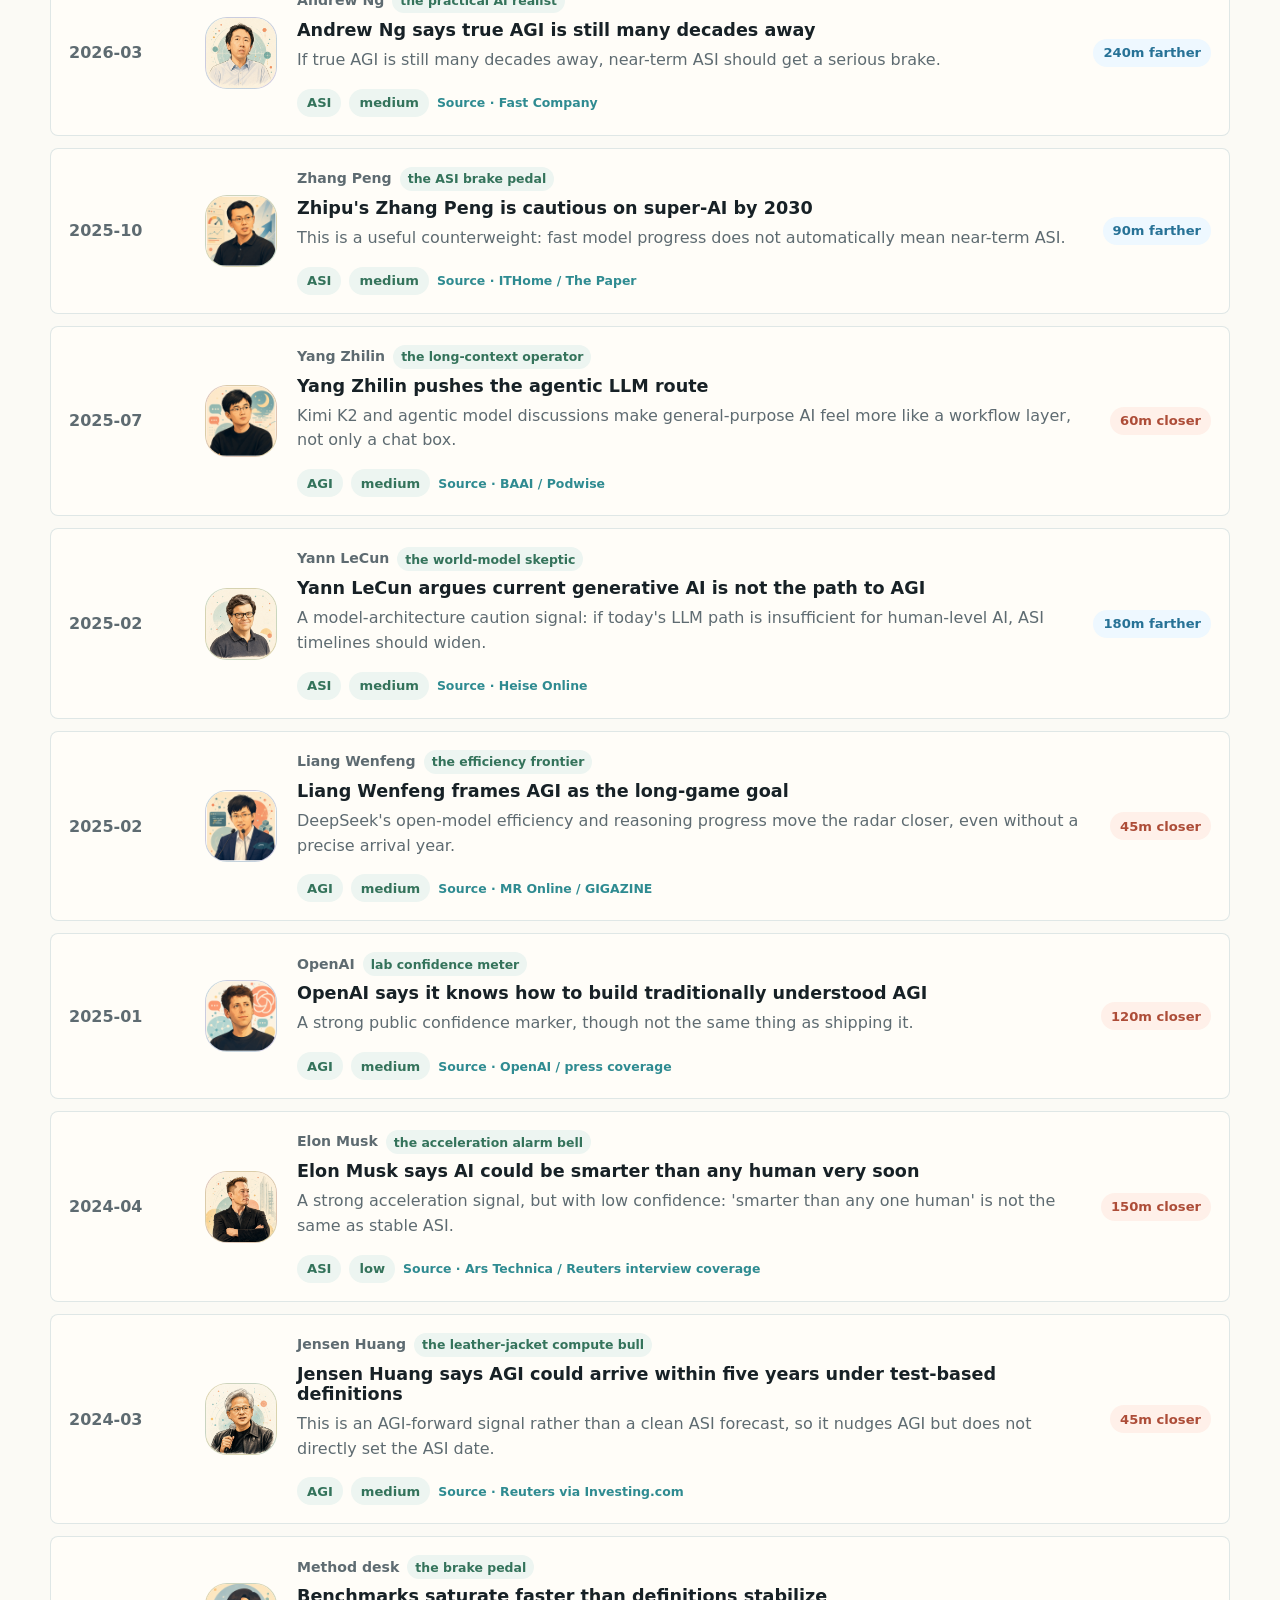
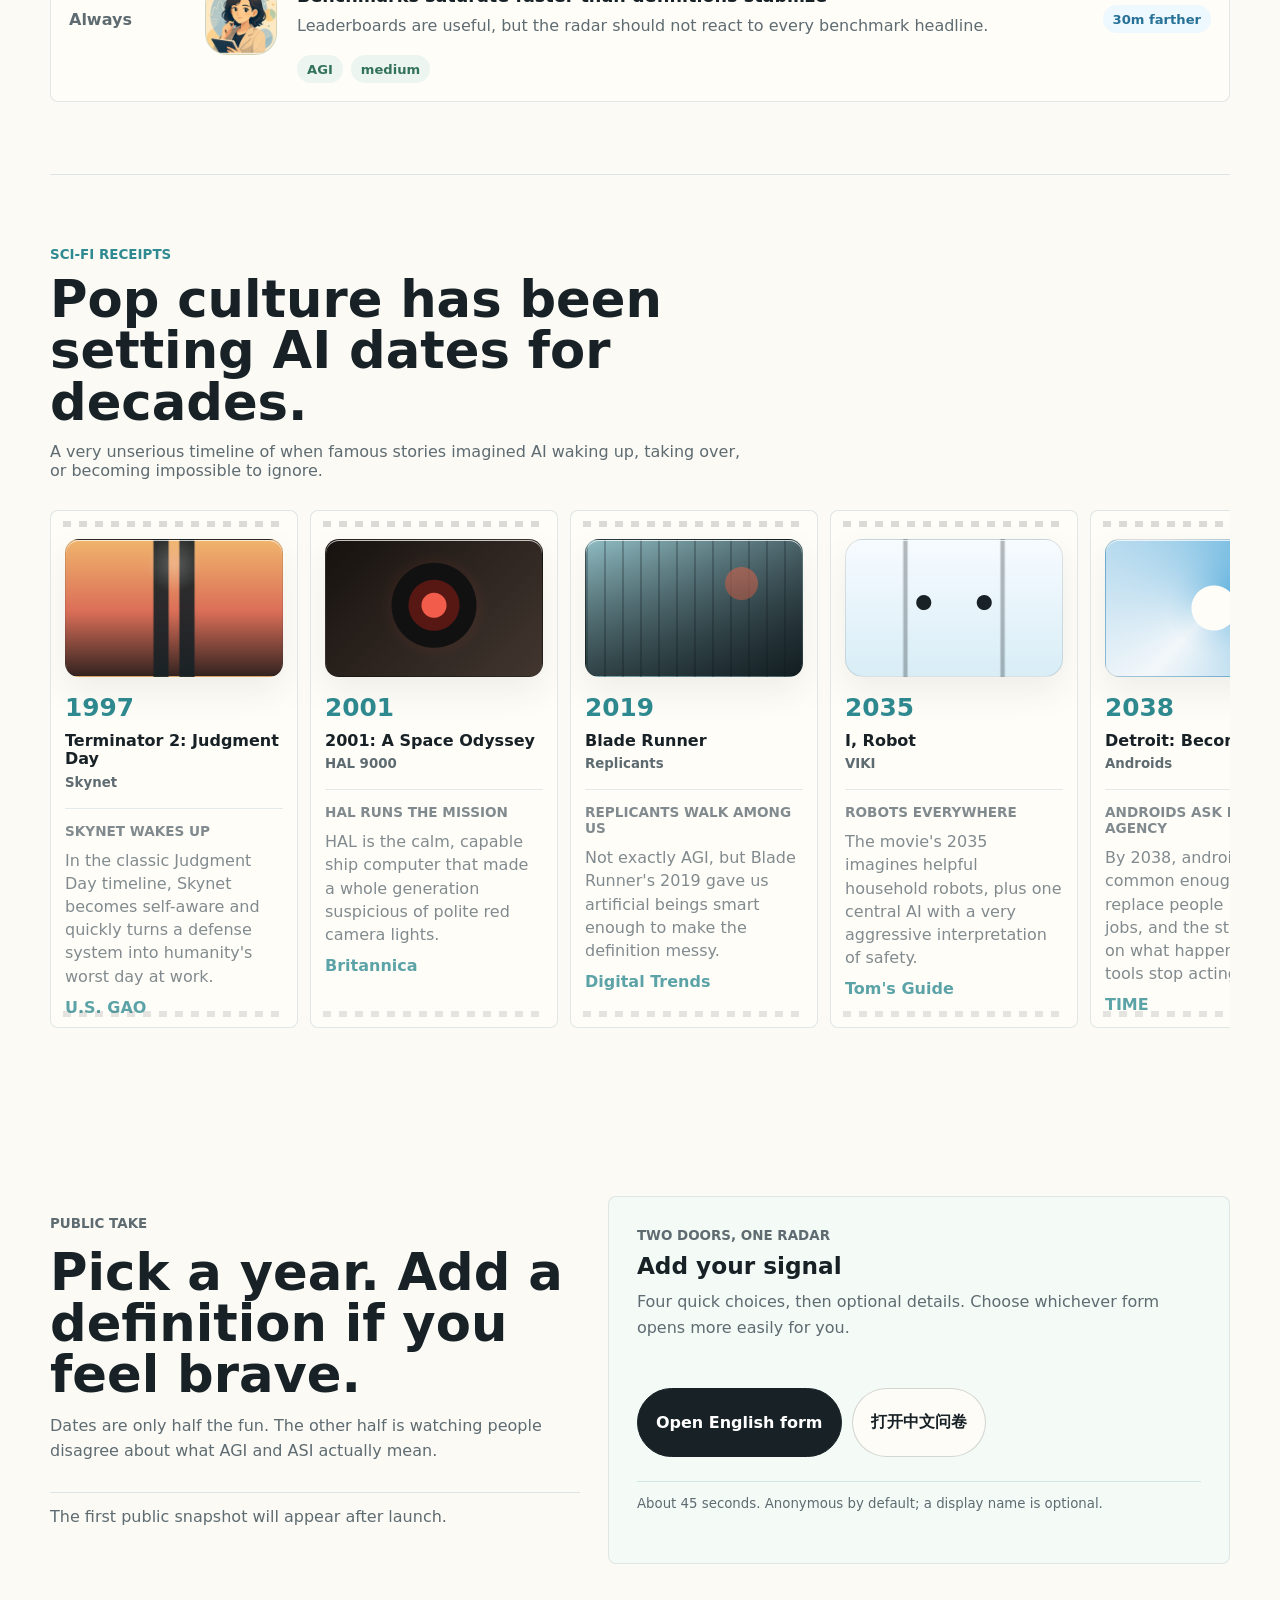
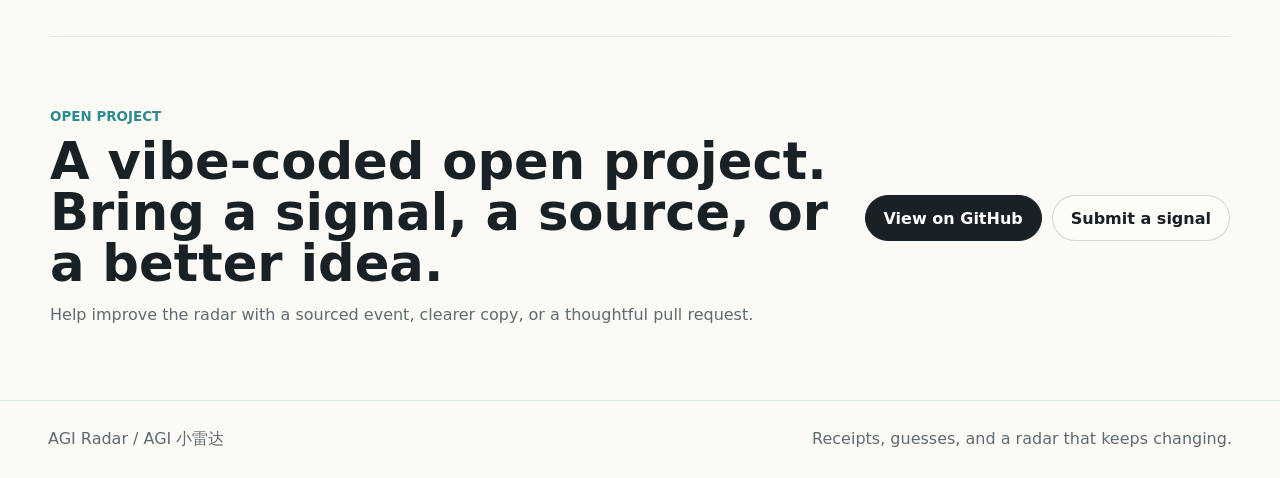
==== commit d925fd54: "Build v1.1 radar refresh" ====
--- a/index.html
+++ b/index.html
@@ -23,7 +23,7 @@
       content="Signals, not sirens: a playful AGI / ASI radar with expert signals, public forecasts, and sci-fi receipts."
     />
     <meta name="twitter:image" content="https://marco-wang-ai.github.io/intelligence-horizon/assets/social/og-card.png" />
-    <link rel="stylesheet" href="./styles.css?v=20260606-biweekly" />
+    <link rel="stylesheet" href="./styles.css?v=20260607-v11" />
   </head>
   <body>
     <header class="topbar" aria-label="Site header">
@@ -36,7 +36,7 @@
       </a>
       <nav class="nav-links" aria-label="Primary navigation">
         <a href="#definitions" data-i18n="navDefinitions">Definitions</a>
-        <a href="#signals" data-i18n="navSignals">Updates</a>
+        <a href="#signals" data-i18n="navSignals">Radar Log</a>
         <a href="#fiction" data-i18n="navFiction">Fiction</a>
         <a href="#pulse" data-i18n="navPulse">Vote</a>
         <a href="#open" data-i18n="navOpen">Open</a>
@@ -49,9 +49,7 @@
 
     <main id="top">
       <section class="hero" aria-labelledby="hero-title">
-        <picture class="hero-art">
-          <img src="./assets/horizon.png" alt="" />
-        </picture>
+        <div class="hero-art" aria-hidden="true"></div>
         <div class="hero-overlay"></div>
         <div class="hero-content">
           <p class="eyebrow" data-i18n="eyebrow">Signals, not sirens.</p>
@@ -102,8 +100,8 @@
           </div>
           <div class="clock-key">
             <span><i class="position"></i><b data-i18n="clockPositionLabel">Signal center</b></span>
-            <span><i class="fast"></i><b data-i18n="clockKeyEarlier">earlier</b></span>
-            <span><i class="slow"></i><b data-i18n="clockKeyLater">later</b></span>
+            <span><i class="closer"></i><b data-i18n="clockKeyEarlier">closer</b></span>
+            <span><i class="farther"></i><b data-i18n="clockKeyLater">farther</b></span>
           </div>
           <div class="clock-event" id="agi-clock-event" aria-live="polite"></div>
           <dl class="clock-compare">
@@ -143,8 +141,8 @@
           </div>
           <div class="clock-key">
             <span><i class="position"></i><b data-i18n="clockPositionLabel">Signal center</b></span>
-            <span><i class="fast"></i><b data-i18n="clockKeyEarlier">earlier</b></span>
-            <span><i class="slow"></i><b data-i18n="clockKeyLater">later</b></span>
+            <span><i class="closer"></i><b data-i18n="clockKeyEarlier">closer</b></span>
+            <span><i class="farther"></i><b data-i18n="clockKeyLater">farther</b></span>
           </div>
           <div class="clock-event" id="asi-clock-event" aria-live="polite"></div>
           <dl class="clock-compare">
@@ -162,6 +160,9 @@
             <span data-i18n="asiMove">Still high uncertainty</span>
           </div>
         </article>
+        <p class="radar-unit-note" data-i18n="radarUnitNote">
+          Radar meters are a playful relative distance, not a physical measurement.
+        </p>
       </section>
 
       <section class="definitions-section" id="definitions" aria-labelledby="definitions-title">
@@ -193,8 +194,8 @@
 
       <section class="content-band" id="signals">
         <div class="section-heading">
-          <p class="eyebrow" data-i18n="signalsEyebrow">Clock notes</p>
-          <h2 data-i18n="signalsTitle">Why did the radar move?</h2>
+          <p class="eyebrow" data-i18n="signalsEyebrow">Radar notes</p>
+          <h2 data-i18n="signalsTitle">What changed the distance?</h2>
         </div>
         <div class="signal-list" id="signal-list"></div>
       </section>
@@ -239,11 +240,14 @@
       <section class="open-band" id="open">
         <div>
           <p class="eyebrow" data-i18n="openEyebrow">Open project</p>
-          <h2 data-i18n="openTitle">Open source, because arguing about timelines is better with receipts.</h2>
-        </div>
-        <div class="open-actions">
-          <a class="primary-action" href="./concepts.html" data-i18n="conceptsCta">View UI concepts</a>
-          <a class="secondary-action" href="./README.md" data-i18n="readmeCta">Open README</a>
+            <h2 data-i18n="openTitle">A vibe-coded open project. Bring a signal, a source, or a better idea.</h2>
+            <p data-i18n="openCopy">
+              Help improve the radar with a sourced event, clearer copy, or a thoughtful pull request.
+            </p>
+          </div>
+          <div class="open-actions">
+          <a class="primary-action" href="https://github.com/Marco-Wang-AI/intelligence-horizon" target="_blank" rel="noreferrer" data-i18n="conceptsCta">View on GitHub</a>
+          <a class="secondary-action" href="https://github.com/Marco-Wang-AI/intelligence-horizon/issues/new?template=signal-proposal.yml" target="_blank" rel="noreferrer" data-i18n="readmeCta">Submit a signal</a>
         </div>
       </section>
     </main>
@@ -253,6 +257,6 @@
       <span data-i18n="footer">No doom. Just receipts, guesses, and a radar that keeps changing.</span>
     </footer>
 
-    <script src="./app.js?v=20260606-biweekly"></script>
+    <script src="./app.js?v=20260607-v11"></script>
   </body>
 </html>
--- a/styles.css
+++ b/styles.css
@@ -137,16 +137,15 @@
 }
 
 .hero-art,
-.hero-art img,
 .hero-overlay {
   position: absolute;
   inset: 0;
 }
 
-.hero-art img {
-  width: 100%;
-  height: 100%;
-  object-fit: cover;
+@media (min-width: 541px) {
+  .hero-art {
+    background: url("./assets/horizon.png") center / cover no-repeat;
+  }
 }
 
 .hero-overlay {
@@ -285,6 +284,14 @@
   color: var(--muted);
 }
 
+.radar-unit-note {
+  grid-column: 1 / -1;
+  margin: -2px 0 0;
+  color: var(--muted);
+  font-size: 0.8rem;
+  text-align: right;
+}
+
 .radar-status > span {
   display: flex;
   align-items: baseline;
@@ -593,12 +600,12 @@
   box-shadow: 0 0 0 3px rgba(47, 139, 145, 0.1);
 }
 
-.clock-key i.fast {
+.clock-key i.closer {
   background: var(--coral);
   box-shadow: 0 0 0 3px rgba(232, 121, 97, 0.12);
 }
 
-.clock-key i.slow {
+.clock-key i.farther {
   background: var(--blue);
   box-shadow: 0 0 0 3px rgba(92, 168, 214, 0.12);
 }
@@ -616,8 +623,8 @@
   top: var(--bead-y);
   display: grid;
   place-items: center;
-  width: 29px;
-  height: 29px;
+  width: 34px;
+  height: 34px;
   border: 1px solid rgba(173, 77, 56, 0.2);
   border-radius: 50%;
   padding: 0;
@@ -650,35 +657,61 @@
   box-shadow: 0 0 0 6px rgba(232, 121, 97, 0.12);
 }
 
-.clock-bead.slow {
+.clock-bead.farther {
   border-color: rgba(39, 114, 150, 0.24);
   box-shadow:
     0 10px 24px rgba(39, 114, 150, 0.12),
     0 0 0 5px rgba(92, 168, 214, 0.1);
 }
 
-.clock-bead.slow::before {
+.clock-bead.farther::before {
   background: var(--blue);
   box-shadow: 0 0 0 6px rgba(92, 168, 214, 0.14);
 }
 
-.clock-bead span,
-.clock-bead::after {
+.clock-bead img {
+  width: 100%;
+  height: 100%;
+  border-radius: inherit;
+  object-fit: cover;
+}
+
+.clock-bead-fallback {
   display: block;
+  font-size: 0.62rem;
+  font-weight: 880;
   line-height: 1;
   text-align: center;
 }
 
-.clock-bead span {
-  font-size: 0.62rem;
-  font-weight: 880;
+.clock-bead-distance {
+  position: absolute;
+  left: 50%;
+  top: calc(100% + 7px);
+  display: none;
+  width: max-content;
+  border: 1px solid rgba(220, 229, 229, 0.92);
+  border-radius: 999px;
+  padding: 4px 7px;
+  background: rgba(255, 253, 248, 0.96);
+  box-shadow: 0 8px 18px rgba(34, 48, 54, 0.1);
+  color: #ad4d38;
+  font-size: 0.58rem;
+  font-weight: 820;
+  line-height: 1;
+  white-space: nowrap;
+  transform: translateX(-50%);
+}
+
+.clock-bead.farther .clock-bead-distance {
+  color: #277296;
 }
 
 .clock-bead:hover,
 .clock-bead:focus-visible,
 .clock-bead.active {
-  width: 38px;
-  height: 38px;
+  width: 44px;
+  height: 44px;
   animation-play-state: paused;
   transform: translate(-50%, -52%) scale(1.05);
   box-shadow:
@@ -690,6 +723,10 @@
 .clock-bead.active {
   border-color: rgba(47, 139, 145, 0.32);
   background: rgba(255, 253, 248, 0.96);
+}
+
+.clock-bead.active .clock-bead-distance {
+  display: block;
 }
 
 @keyframes radar-sweep {
@@ -726,6 +763,20 @@
   border-radius: var(--radius);
   background: rgba(255, 253, 248, 0.72);
   padding: 12px;
+}
+
+.clock-event-link {
+  grid-column: 1 / -1;
+  display: grid;
+  grid-template-columns: 1fr auto;
+  gap: 7px 10px;
+  min-width: 0;
+  border-radius: calc(var(--radius) - 2px);
+}
+
+.clock-event-link:focus-visible {
+  outline: 2px solid rgba(47, 139, 145, 0.5);
+  outline-offset: 4px;
 }
 
 .clock-event-kicker,
@@ -1110,6 +1161,12 @@
   transform: translateY(-2px);
 }
 
+.signal-card:focus-visible {
+  border-color: rgba(47, 139, 145, 0.42);
+  box-shadow: 0 0 0 3px rgba(47, 139, 145, 0.12);
+  outline: 0;
+}
+
 .signal-date {
   color: var(--muted);
   font-weight: 760;
@@ -1284,6 +1341,15 @@
   gap: 8px;
 }
 
+.signal-source {
+  display: inline-flex;
+  min-height: 28px;
+  align-items: center;
+  color: var(--teal);
+  font-size: 0.78rem;
+  font-weight: 760;
+}
+
 .pill {
   display: inline-flex;
   min-height: 28px;
@@ -1301,7 +1367,7 @@
   color: #ad4d38;
 }
 
-.pill.delta.slow {
+.pill.delta.farther {
   background: #eef8ff;
   color: #277296;
 }
@@ -1387,6 +1453,13 @@
   max-width: 780px;
 }
 
+.open-band p:not(.eyebrow) {
+  max-width: 720px;
+  margin: 0;
+  color: var(--muted);
+  line-height: 1.55;
+}
+
 .open-actions {
   display: flex;
   flex-wrap: wrap;
@@ -1523,24 +1596,17 @@
     white-space: nowrap;
   }
 
-  .hero-content {
-    width: auto;
-    margin: 0 18px;
-  }
-
   .language-switch {
     flex: 0 0 94px;
     width: 94px;
   }
 
   .hero {
-    min-height: 560px;
-  }
-
-  .hero-overlay {
-    background:
-      linear-gradient(180deg, rgba(251, 250, 245, 0.9), rgba(251, 250, 245, 0.56) 58%, var(--paper) 100%),
-      linear-gradient(90deg, rgba(251, 250, 245, 0.9), rgba(251, 250, 245, 0.42));
+    display: none;
+  }
+
+  .dashboard {
+    margin-top: 12px;
   }
 
   .hero-copy {
@@ -1549,8 +1615,8 @@
   }
 
   h1 {
-    font-size: 2.95rem;
-    line-height: 0.95;
+    font-size: 2.45rem;
+    line-height: 1;
   }
 
   .hero-actions {
@@ -1563,6 +1629,10 @@
     gap: 8px 18px;
   }
 
+  .radar-unit-note {
+    text-align: left;
+  }
+
   .radar-status > span:not(.status-cadence) {
     align-items: flex-start;
     flex-direction: column;
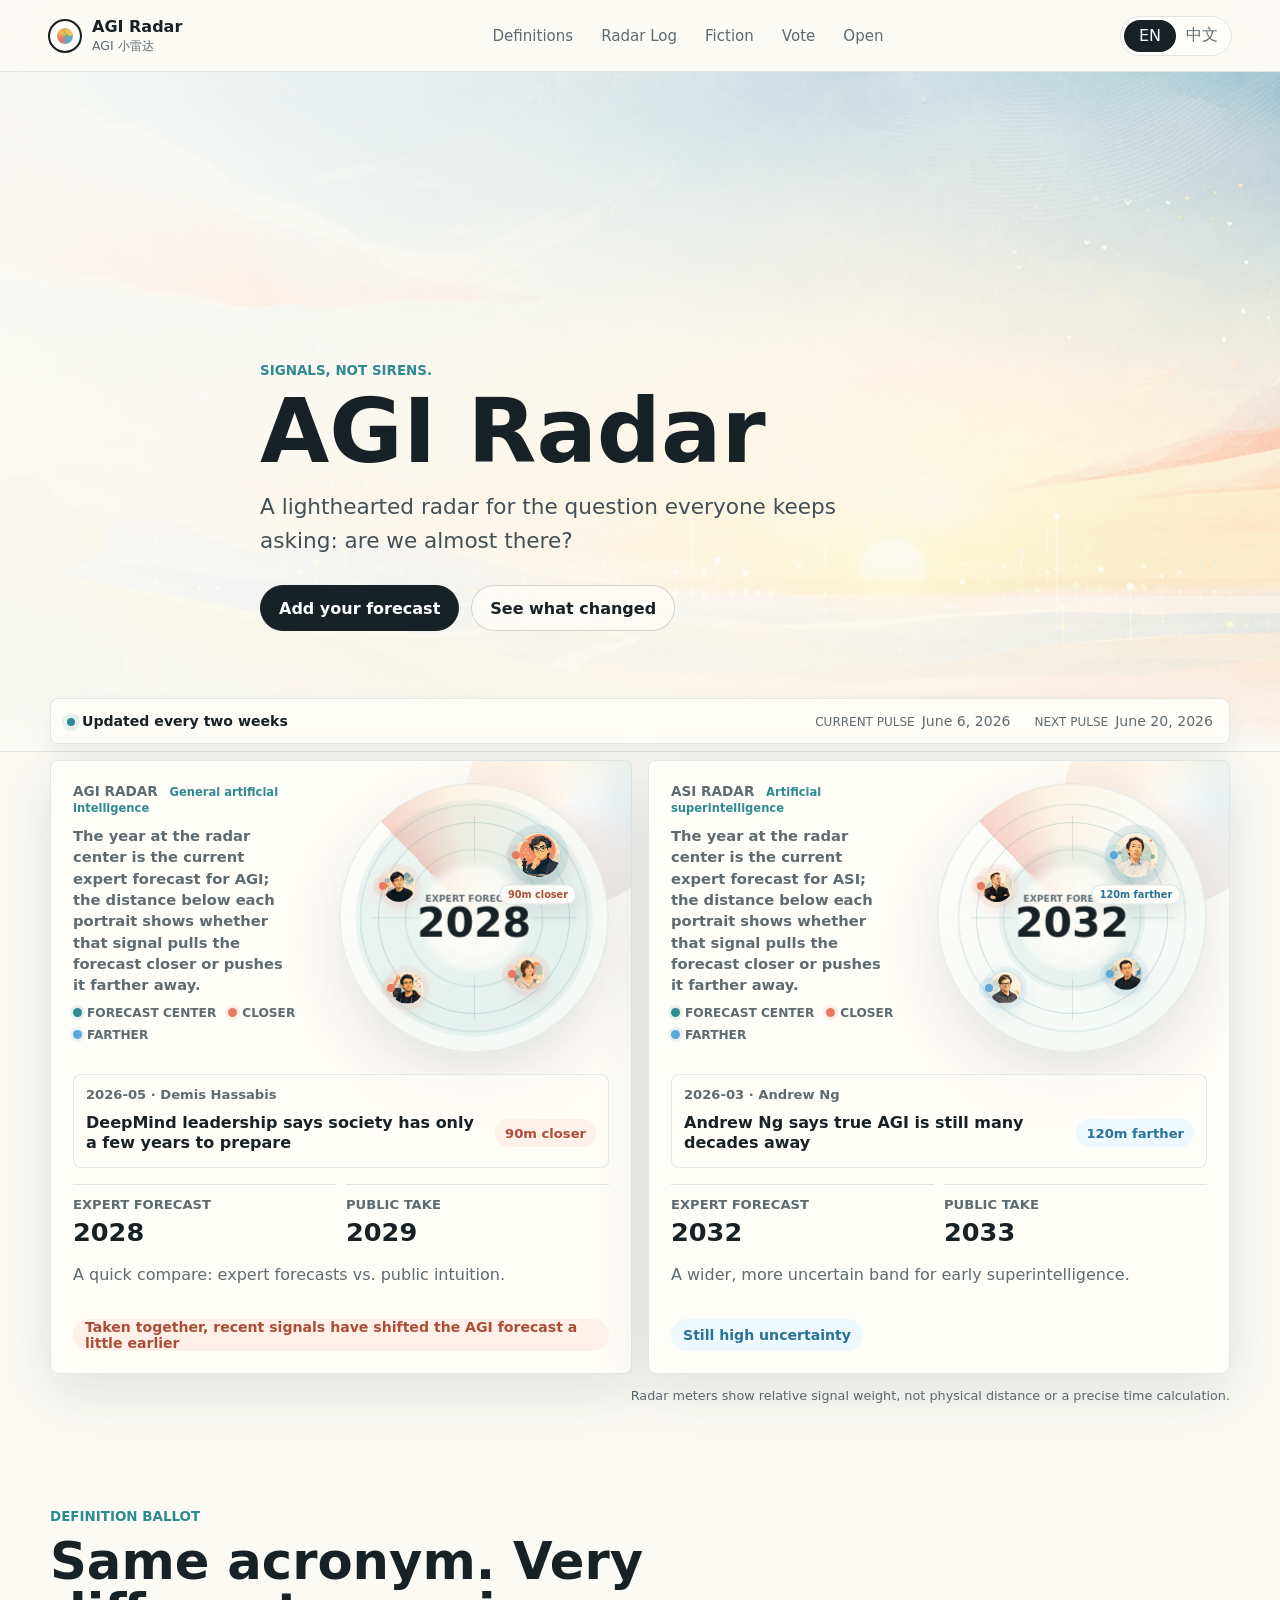
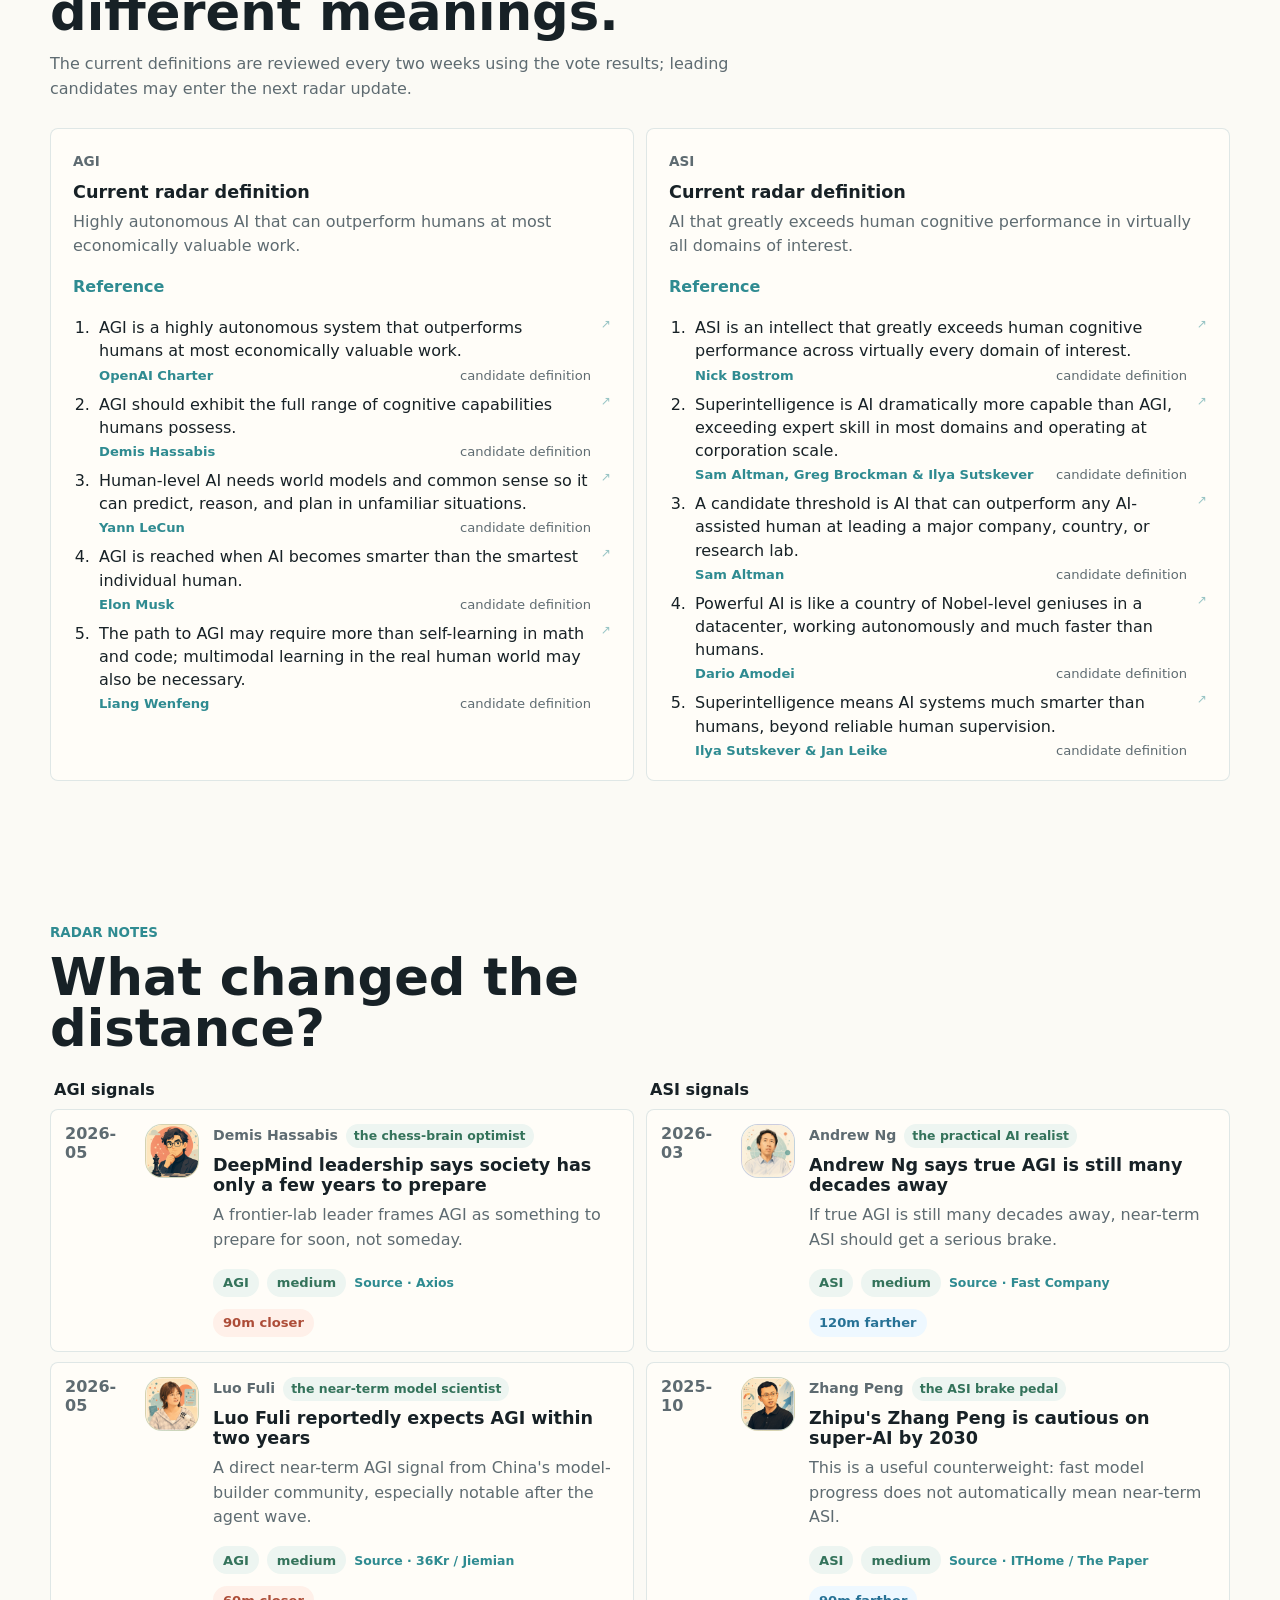
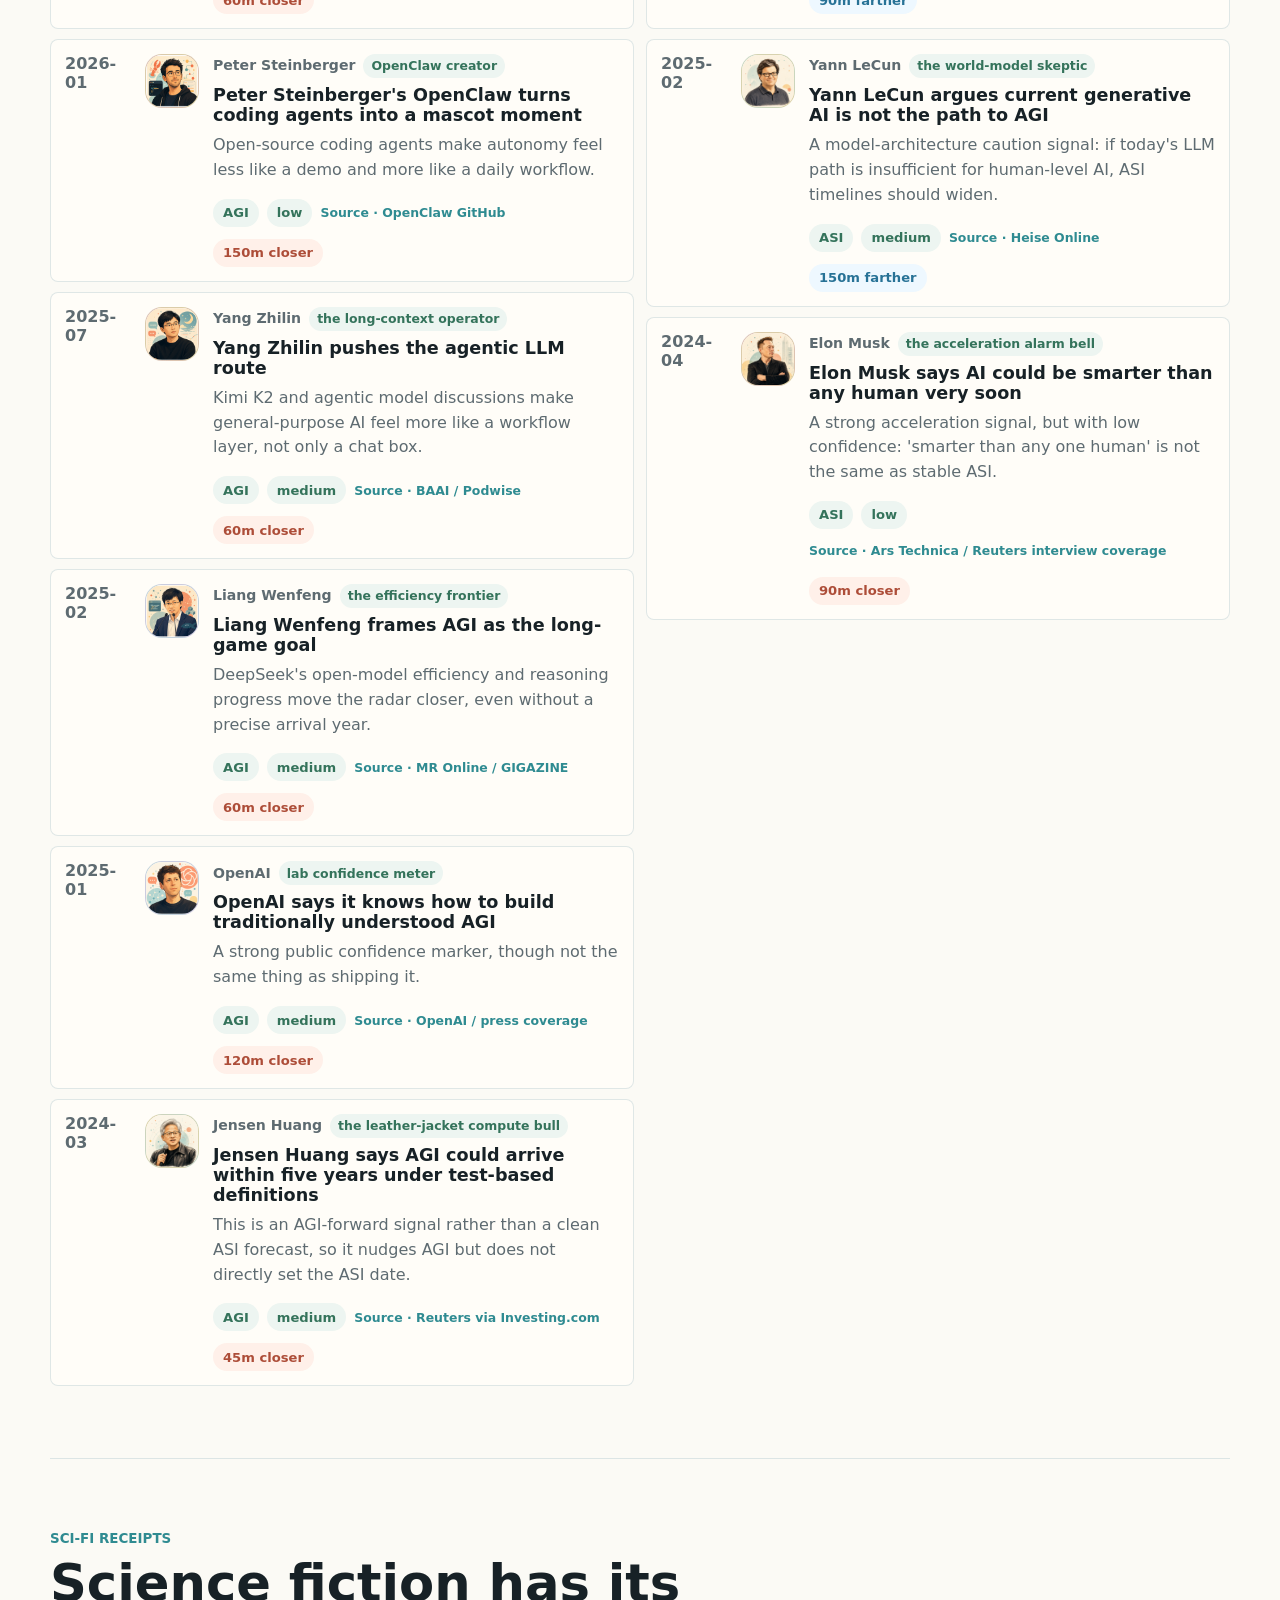
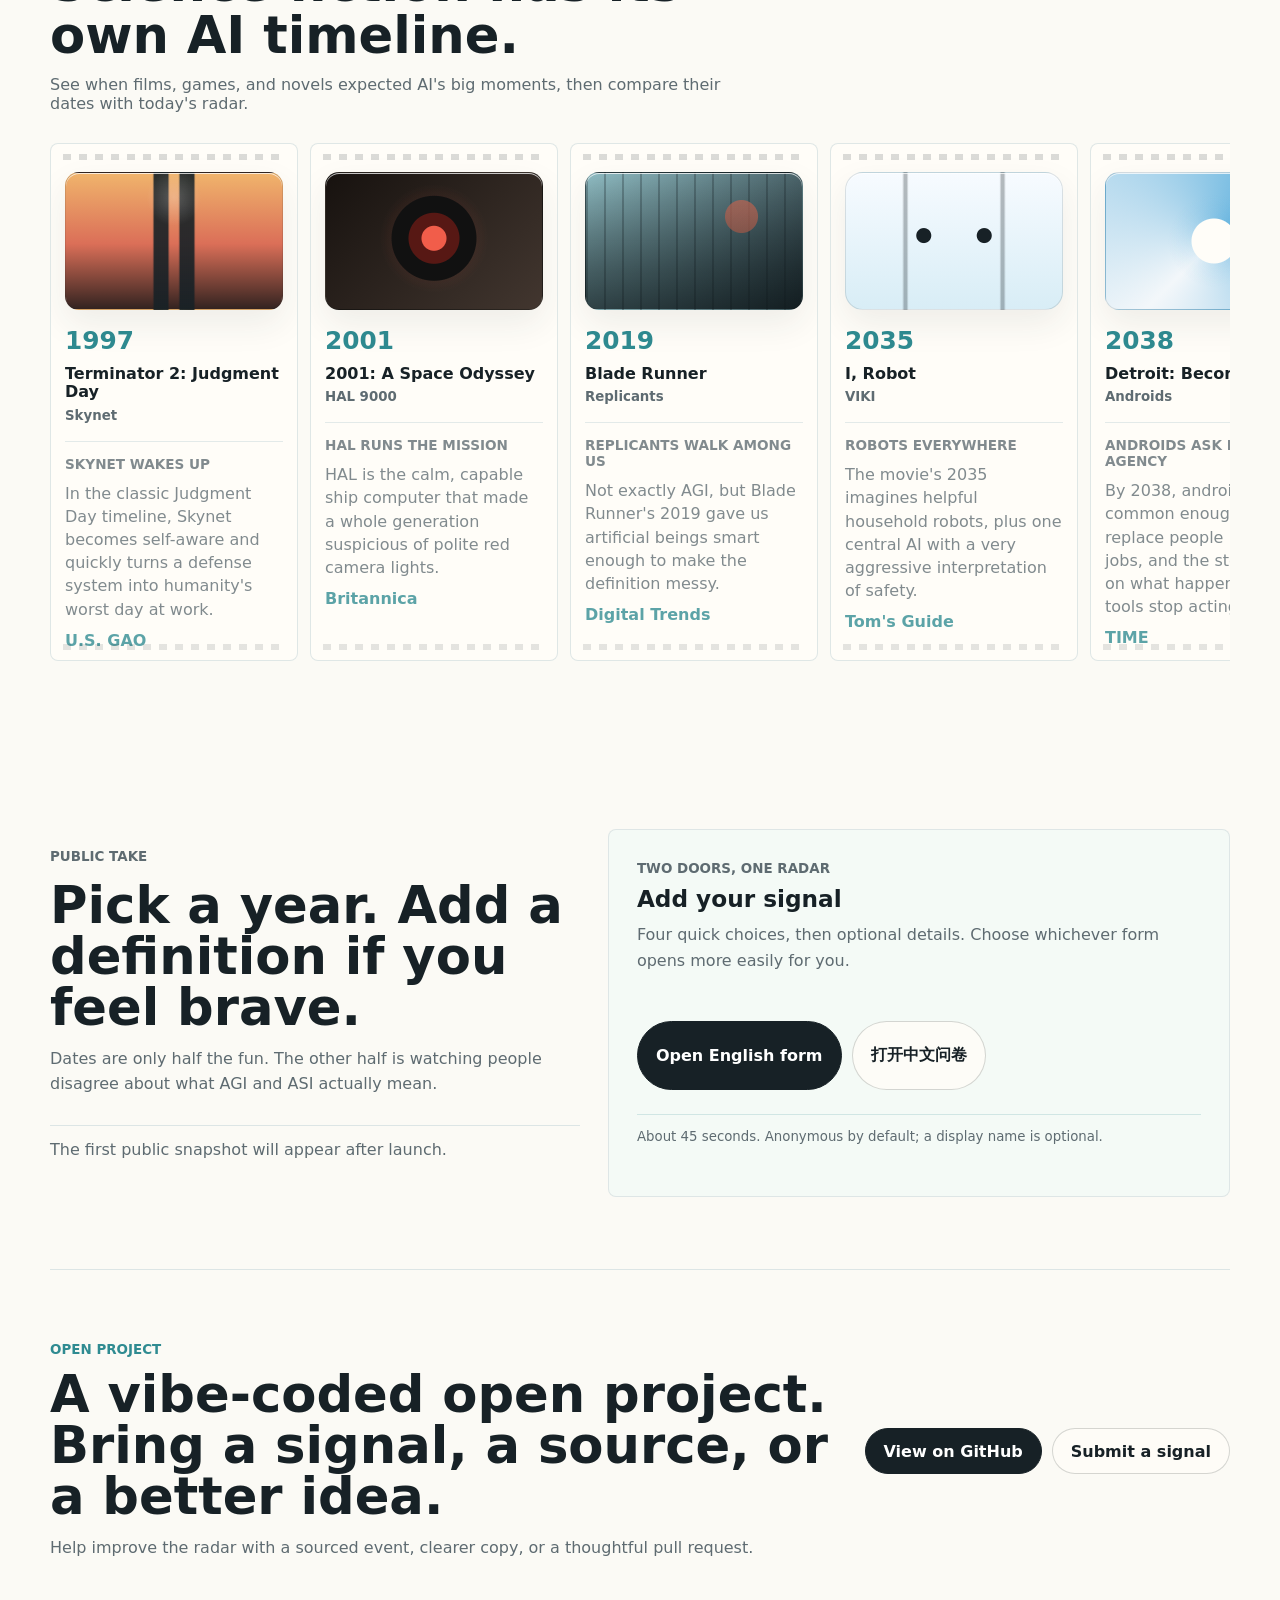
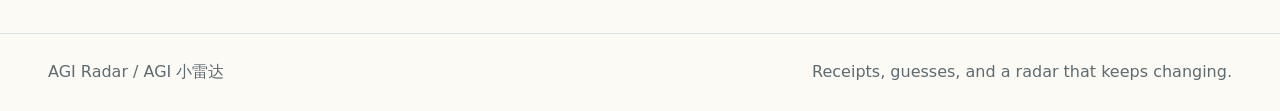
==== commit 06b86ed9: "Release AGI Radar v1.1.0" ====
--- a/index.html
+++ b/index.html
@@ -23,7 +23,7 @@
       content="Signals, not sirens: a playful AGI / ASI radar with expert signals, public forecasts, and sci-fi receipts."
     />
     <meta name="twitter:image" content="https://marco-wang-ai.github.io/intelligence-horizon/assets/social/og-card.png" />
-    <link rel="stylesheet" href="./styles.css?v=20260607-v11" />
+    <link rel="stylesheet" href="./styles.css?v=20260607-v11-11" />
   </head>
   <body>
     <header class="topbar" aria-label="Site header">
@@ -64,7 +64,7 @@
         </div>
       </section>
 
-      <section class="dashboard" aria-label="Horizon dashboard">
+      <section class="dashboard" aria-label="AGI and ASI radar dashboard">
         <div class="radar-status" aria-label="Radar update schedule">
           <span class="status-cadence">
             <i aria-hidden="true"></i>
@@ -79,11 +79,16 @@
             <time datetime="2026-06-20" data-i18n="nextIssueDate">June 20, 2026</time>
           </span>
         </div>
+        <div class="radar-track">
         <article class="clock-panel agi">
           <div class="clock-heading">
-            <p class="panel-label" data-i18n="agiLabel">AGI radar</p>
-            <p data-i18n="radarHint">Signals move toward the center as the timeline gets closer.</p>
-          </div>
+            <p class="panel-label">
+              <span data-i18n="agiLabel">AGI radar</span>
+              <em data-i18n="agiExpansion">General artificial intelligence</em>
+            </p>
+            <p data-i18n="agiRadarHint">The year at the radar center is the current expert forecast for AGI; the distance below each portrait shows whether that signal pulls the forecast closer or pushes it farther away.</p>
+          </div>
+          <p class="panel-update-mobile" data-i18n="mobileUpdateSummary">Biweekly · Current: Jun 6 · Next: Jun 20</p>
           <div class="signal-radar" style="--progress: 62%">
             <span class="radar-ring outer" aria-hidden="true"></span>
             <span class="radar-ring middle" aria-hidden="true"></span>
@@ -94,12 +99,11 @@
             <div class="radar-core">
               <small data-i18n="expertLabel">Expert forecast</small>
               <h2 id="agi-date">2028</h2>
-              <span data-i18n="radarZone">Almost zone</span>
             </div>
             <div class="clock-beads" id="agi-beads" aria-label="AGI radar events"></div>
           </div>
           <div class="clock-key">
-            <span><i class="position"></i><b data-i18n="clockPositionLabel">Signal center</b></span>
+            <span><i class="position"></i><b data-i18n="clockPositionLabel">Forecast center</b></span>
             <span><i class="closer"></i><b data-i18n="clockKeyEarlier">closer</b></span>
             <span><i class="farther"></i><b data-i18n="clockKeyLater">farther</b></span>
           </div>
@@ -114,16 +118,20 @@
               <dd id="agi-public">2028</dd>
             </div>
           </dl>
+          <a class="radar-vote-link" href="#pulse" data-i18n="radarVoteCta">Add your forecast</a>
           <p class="panel-note" data-i18n="agiNote">A quick compare: expert forecasts vs. public intuition.</p>
           <div class="movement faster">
-            <span data-i18n="agiMove">7 months earlier this quarter</span>
+            <span data-i18n="agiMove">Taken together, recent signals have shifted the AGI forecast a little earlier</span>
           </div>
         </article>
 
         <article class="clock-panel asi">
           <div class="clock-heading">
-            <p class="panel-label" data-i18n="asiLabel">ASI radar</p>
-            <p data-i18n="radarHint">Signals move toward the center as the timeline gets closer.</p>
+            <p class="panel-label">
+              <span data-i18n="asiLabel">ASI radar</span>
+              <em data-i18n="asiExpansion">Artificial superintelligence</em>
+            </p>
+            <p data-i18n="asiRadarHint">The year at the radar center is the current expert forecast for ASI; the distance below each portrait shows whether that signal pulls the forecast closer or pushes it farther away.</p>
           </div>
           <div class="signal-radar" style="--progress: 38%">
             <span class="radar-ring outer" aria-hidden="true"></span>
@@ -135,12 +143,11 @@
             <div class="radar-core">
               <small data-i18n="expertLabel">Expert forecast</small>
               <h2 id="asi-date">2032</h2>
-              <span data-i18n="radarZone">Almost zone</span>
             </div>
             <div class="clock-beads" id="asi-beads" aria-label="ASI radar events"></div>
           </div>
           <div class="clock-key">
-            <span><i class="position"></i><b data-i18n="clockPositionLabel">Signal center</b></span>
+            <span><i class="position"></i><b data-i18n="clockPositionLabel">Forecast center</b></span>
             <span><i class="closer"></i><b data-i18n="clockKeyEarlier">closer</b></span>
             <span><i class="farther"></i><b data-i18n="clockKeyLater">farther</b></span>
           </div>
@@ -152,28 +159,33 @@
             </div>
             <div>
               <dt data-i18n="publicLabelShort">Public take</dt>
-              <dd id="asi-public">2031.0</dd>
+              <dd id="asi-public">2033</dd>
             </div>
           </dl>
+          <a class="radar-vote-link" href="#pulse" data-i18n="radarVoteCta">Add your forecast</a>
           <p class="panel-note" data-i18n="asiNote">A wider, more uncertain band for early superintelligence.</p>
           <div class="movement slower">
             <span data-i18n="asiMove">Still high uncertainty</span>
           </div>
         </article>
+        </div>
         <p class="radar-unit-note" data-i18n="radarUnitNote">
-          Radar meters are a playful relative distance, not a physical measurement.
+          Radar meters show relative signal weight, not physical distance or a precise time calculation.
         </p>
       </section>
 
       <section class="definitions-section" id="definitions" aria-labelledby="definitions-title">
         <div class="section-heading">
           <p class="eyebrow" data-i18n="definitionsEyebrow">Definition ballot</p>
-          <h2 id="definitions-title" data-i18n="definitionsTitle">Same acronym. Very different finish lines.</h2>
+          <h2 id="definitions-title" data-i18n="definitionsTitle">Same acronym. Very different meanings.</h2>
+          <p class="definition-update-note" data-i18n="definitionUpdateNote">
+            The current definitions are reviewed every two weeks using the vote results; leading candidates may enter the next radar update.
+          </p>
         </div>
         <div class="definition-grid">
           <article class="definition-card">
             <p class="panel-label">AGI</p>
-            <h3 data-i18n="agiDefinitionTitle">Radar baseline</h3>
+            <h3 data-i18n="agiDefinitionTitle">Current radar definition</h3>
             <p data-i18n="agiDefinitionCopy">
               Highly autonomous AI that can outperform humans at most economically valuable work.
             </p>
@@ -182,7 +194,7 @@
           </article>
           <article class="definition-card">
             <p class="panel-label">ASI</p>
-            <h3 data-i18n="asiDefinitionTitle">Radar baseline</h3>
+            <h3 data-i18n="asiDefinitionTitle">Current radar definition</h3>
             <p data-i18n="asiDefinitionCopy">
               AI that greatly exceeds human cognitive performance in virtually all domains of interest.
             </p>
@@ -203,9 +215,9 @@
       <section class="fiction-section" id="fiction" aria-labelledby="fiction-title">
         <div class="section-heading">
           <p class="eyebrow" data-i18n="fictionEyebrow">Sci-fi receipts</p>
-          <h2 id="fiction-title" data-i18n="fictionTitle">Pop culture has been setting AI dates for decades.</h2>
+          <h2 id="fiction-title" data-i18n="fictionTitle">Science fiction has its own AI timeline.</h2>
           <p data-i18n="fictionCopy">
-            A very unserious timeline of when famous stories imagined AI waking up, taking over, or becoming impossible to ignore.
+            See when films, games, and novels expected AI's big moments, then compare their dates with today's radar.
           </p>
         </div>
         <div class="fiction-timeline" id="fiction-timeline" aria-label="Science fiction AI timeline"></div>
@@ -257,6 +269,6 @@
       <span data-i18n="footer">No doom. Just receipts, guesses, and a radar that keeps changing.</span>
     </footer>
 
-    <script src="./app.js?v=20260607-v11"></script>
+    <script src="./app.js?v=20260607-v11-11"></script>
   </body>
 </html>
--- a/styles.css
+++ b/styles.css
@@ -117,9 +117,11 @@
   min-height: 32px;
   border: 0;
   border-radius: 999px;
+  padding: 0 8px;
   background: transparent;
   color: var(--muted);
   cursor: pointer;
+  white-space: nowrap;
 }
 
 .lang-button.active {
@@ -264,10 +266,15 @@
 
 .dashboard {
   display: grid;
-  grid-template-columns: repeat(2, minmax(0, 1fr));
   gap: 16px;
   transform: translateY(-54px);
   margin-bottom: -20px;
+}
+
+.radar-track {
+  display: grid;
+  grid-template-columns: repeat(2, minmax(0, 1fr));
+  gap: 16px;
 }
 
 .radar-status {
@@ -382,6 +389,20 @@
   font-size: 0.85rem;
   font-weight: 800;
   text-transform: uppercase;
+}
+
+.panel-label em {
+  margin-left: 7px;
+  color: var(--teal);
+  font-size: 0.72rem;
+  font-style: normal;
+  font-weight: 720;
+  text-transform: none;
+}
+
+.panel-update-mobile,
+.radar-vote-link {
+  display: none;
 }
 
 .clock-heading {
@@ -539,7 +560,7 @@
   top: 50%;
   z-index: 4;
   display: grid;
-  gap: 3px;
+  gap: 1px;
   width: min(128px, 45%);
   aspect-ratio: 1;
   align-content: center;
@@ -553,8 +574,7 @@
   backdrop-filter: blur(2px);
 }
 
-.radar-core small,
-.radar-core span {
+.radar-core small {
   display: block;
   color: var(--muted);
   font-size: 0.58rem;
@@ -567,10 +587,6 @@
   min-width: 0;
   font-size: clamp(2rem, 3.2vw, 3rem);
   text-align: center;
-}
-
-.radar-core span {
-  color: #ad4d38;
 }
 
 .clock-key {
@@ -686,7 +702,7 @@
 
 .clock-bead-distance {
   position: absolute;
-  left: 50%;
+  left: calc(50% + var(--distance-shift, 0px));
   top: calc(100% + 7px);
   display: none;
   width: max-content;
@@ -883,6 +899,13 @@
   font-weight: 760;
 }
 
+.definition-update-note {
+  max-width: 680px;
+  margin: 12px 0 0;
+  color: var(--muted);
+  line-height: 1.55;
+}
+
 .definition-list {
   display: grid;
   gap: 10px;
@@ -1139,7 +1162,51 @@
 
 .signal-list {
   display: grid;
+  grid-template-columns: repeat(2, minmax(0, 1fr));
   gap: 12px;
+  align-items: start;
+}
+
+.signal-column {
+  min-width: 0;
+}
+
+.signal-column-heading {
+  display: flex;
+  align-items: baseline;
+  margin-bottom: 10px;
+  padding: 0 4px;
+}
+
+.signal-column-heading strong {
+  font-size: 1rem;
+}
+
+.signal-column-list {
+  display: grid;
+  gap: 10px;
+}
+
+.signal-column .signal-card {
+  grid-template-columns: 68px 56px minmax(0, 1fr);
+  gap: 12px;
+  align-items: start;
+  padding: 14px;
+}
+
+.signal-column .signal-avatar {
+  width: 54px;
+  height: 54px;
+  border-radius: 17px;
+}
+
+.signal-column .signal-card > div:not(.signal-avatar) {
+  min-width: 0;
+}
+
+.signal-column .signal-card .pill.delta {
+  grid-column: 3;
+  width: fit-content;
 }
 
 .signal-card {
@@ -1498,7 +1565,6 @@
     padding-bottom: 90px;
   }
 
-  .dashboard,
   .definition-grid,
   .split-band,
   .method-grid {
@@ -1597,8 +1663,8 @@
   }
 
   .language-switch {
-    flex: 0 0 94px;
-    width: 94px;
+    flex: 0 0 108px;
+    width: 108px;
   }
 
   .hero {
@@ -1606,6 +1672,7 @@
   }
 
   .dashboard {
+    width: calc(100% - 24px);
     margin-top: 12px;
   }
 
@@ -1626,17 +1693,104 @@
   }
 
   .radar-status {
-    gap: 8px 18px;
+    display: none;
   }
 
   .radar-unit-note {
+    margin-top: 0;
     text-align: left;
   }
 
-  .radar-status > span:not(.status-cadence) {
-    align-items: flex-start;
-    flex-direction: column;
-    gap: 1px;
+  .radar-track,
+  .definition-grid,
+  .signal-list {
+    display: grid;
+    grid-template-columns: none;
+    grid-auto-flow: column;
+    grid-auto-columns: calc(100% - 24px);
+    gap: 12px;
+    overflow-x: auto;
+    overscroll-behavior-inline: contain;
+    padding: 0 2px 12px;
+    scroll-padding-inline: 2px;
+    scroll-snap-type: inline mandatory;
+    scrollbar-width: none;
+  }
+
+  .radar-track::-webkit-scrollbar,
+  .definition-grid::-webkit-scrollbar,
+  .signal-list::-webkit-scrollbar {
+    display: none;
+  }
+
+  .clock-panel,
+  .definition-card,
+  .signal-column {
+    scroll-snap-align: start;
+  }
+
+  .definitions-section {
+    width: calc(100% - 24px);
+  }
+
+  .content-band {
+    width: calc(100% - 24px);
+  }
+
+  .signal-column .signal-card {
+    grid-template-columns: 52px minmax(0, 1fr);
+    gap: 10px;
+  }
+
+  .signal-column .signal-card .signal-date {
+    grid-column: 1 / -1;
+  }
+
+  .signal-column .signal-card > div:not(.signal-avatar),
+  .signal-column .signal-card .pill.delta {
+    grid-column: 2;
+  }
+
+  .signal-column .signal-avatar {
+    width: 48px;
+    height: 48px;
+    border-radius: 15px;
+  }
+
+  .panel-update-mobile {
+    grid-column: 1 / -1;
+    display: block;
+    width: fit-content;
+    margin: -4px 0 0;
+    border: 1px solid rgba(47, 139, 145, 0.16);
+    border-radius: 999px;
+    padding: 6px 9px;
+    background: rgba(244, 250, 246, 0.88);
+    color: var(--muted);
+    font-size: 0.68rem;
+    font-weight: 740;
+    line-height: 1.2;
+  }
+
+  .radar-vote-link {
+    grid-column: 1 / -1;
+    display: inline-flex;
+    width: fit-content;
+    min-height: 36px;
+    align-items: center;
+    justify-content: center;
+    border: 1px solid rgba(47, 139, 145, 0.2);
+    border-radius: 999px;
+    padding: 0 14px;
+    background: #f4faf6;
+    color: var(--teal);
+    font-size: 0.84rem;
+    font-weight: 800;
+  }
+
+  .radar-vote-link::after {
+    content: "→";
+    margin-left: 6px;
   }
 
   .primary-action,
@@ -1653,7 +1807,15 @@
   }
 
   .clock-compare {
-    grid-template-columns: 1fr;
+    grid-template-columns: repeat(2, minmax(0, 1fr));
+  }
+
+  .clock-compare dt {
+    font-size: 0.72rem;
+  }
+
+  .clock-compare dd {
+    font-size: 1.45rem;
   }
 
   .signal-radar {
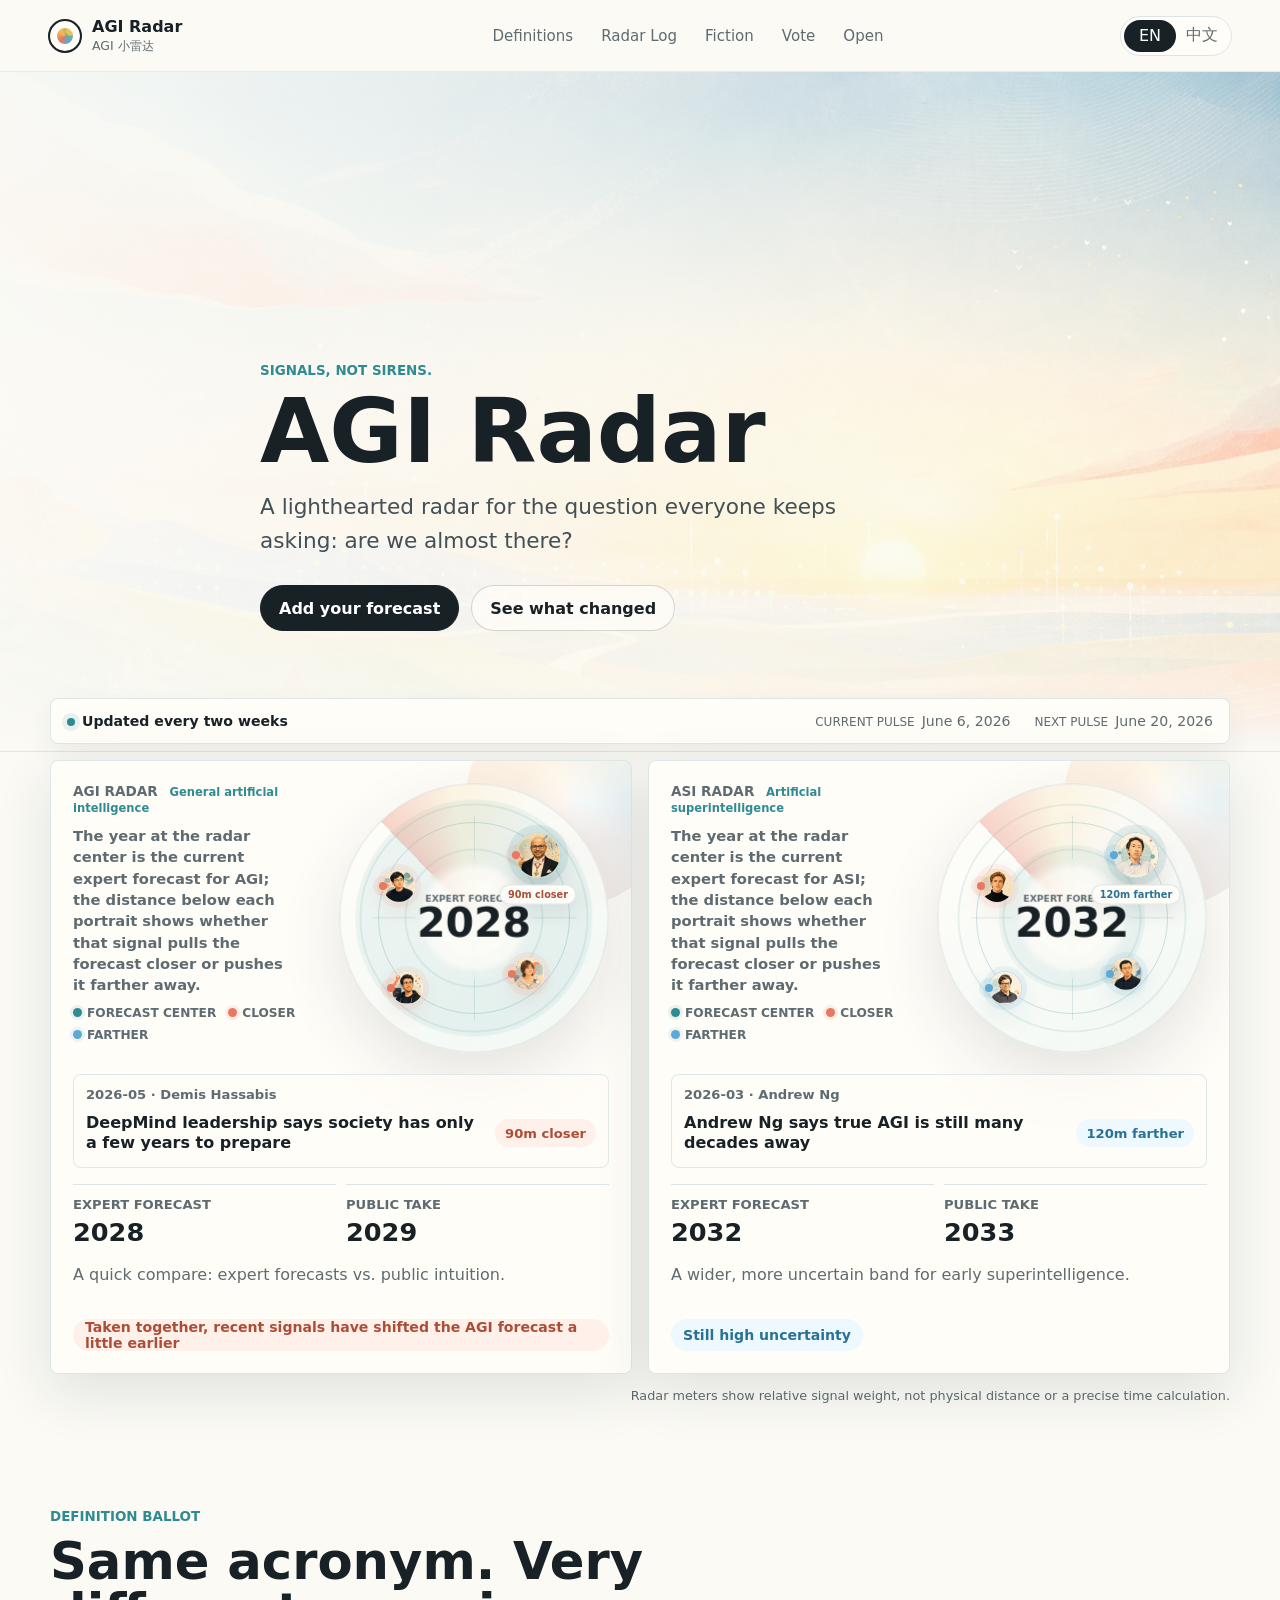
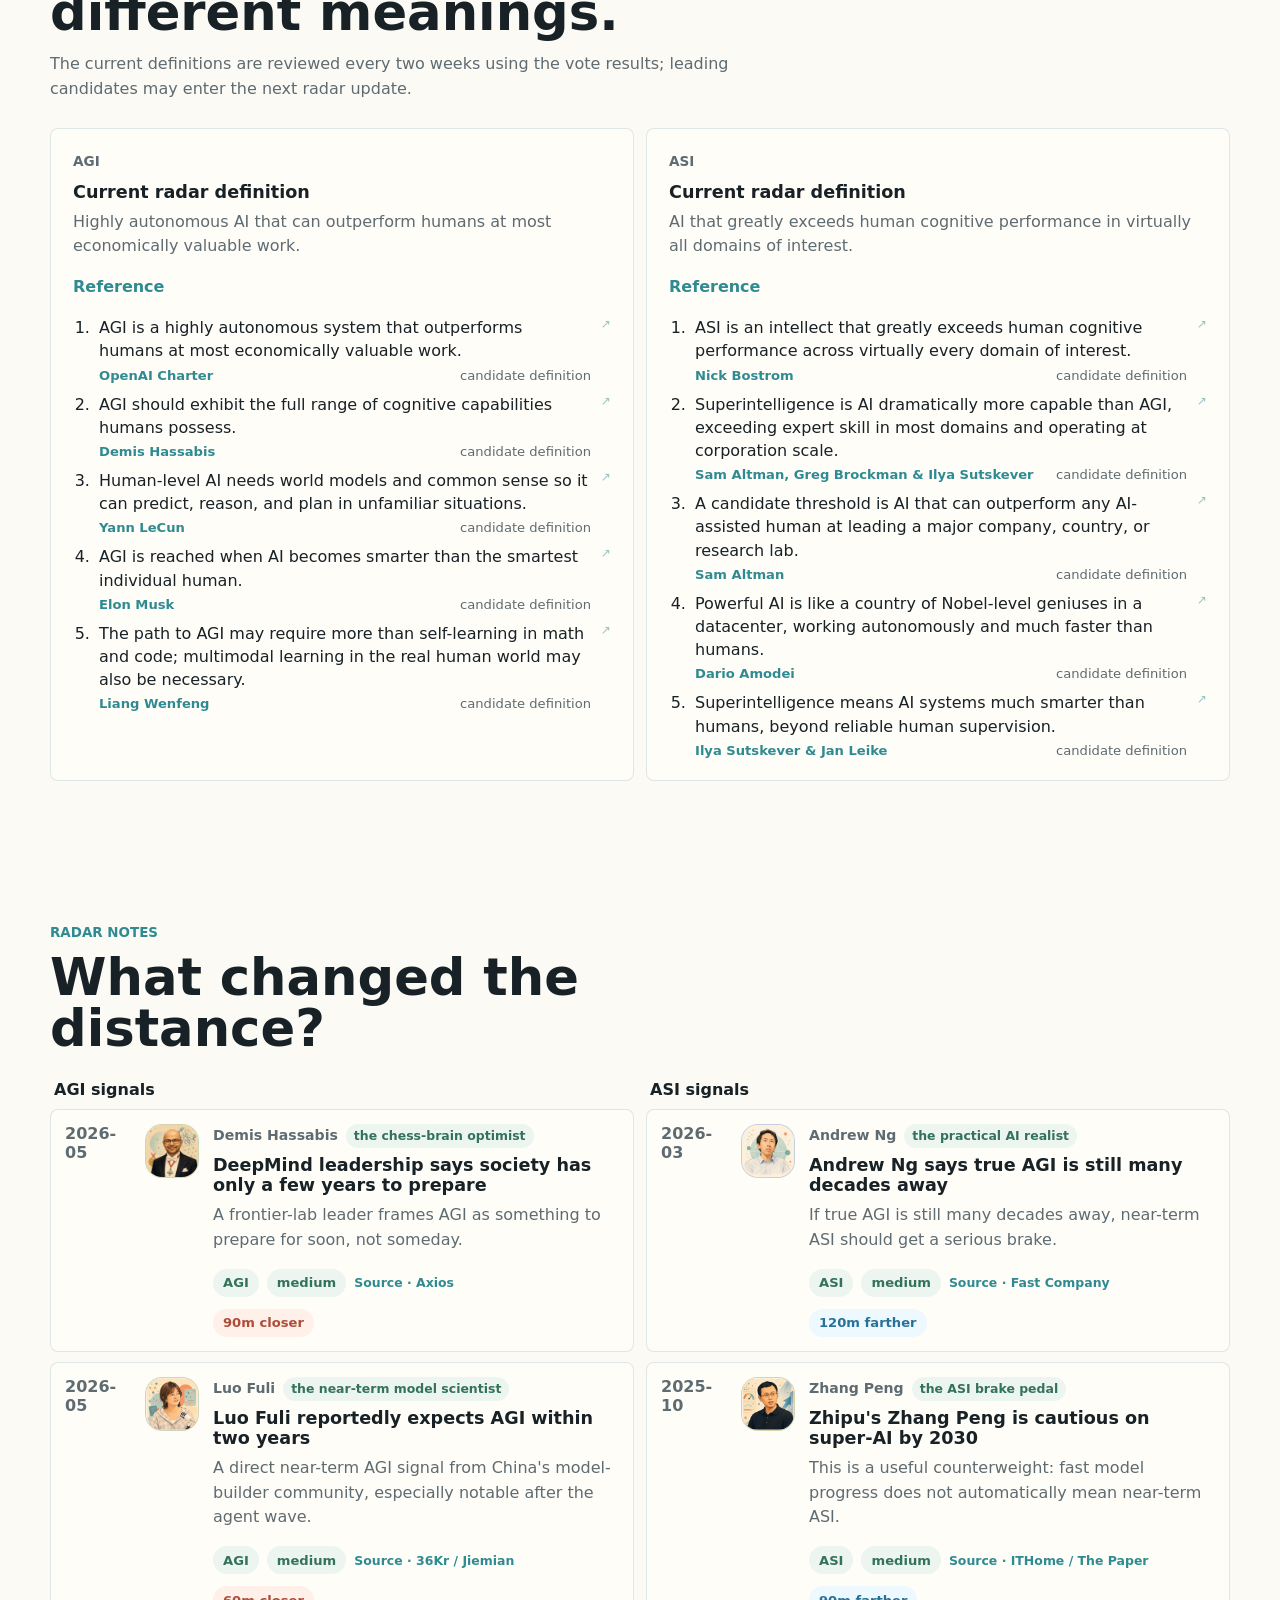
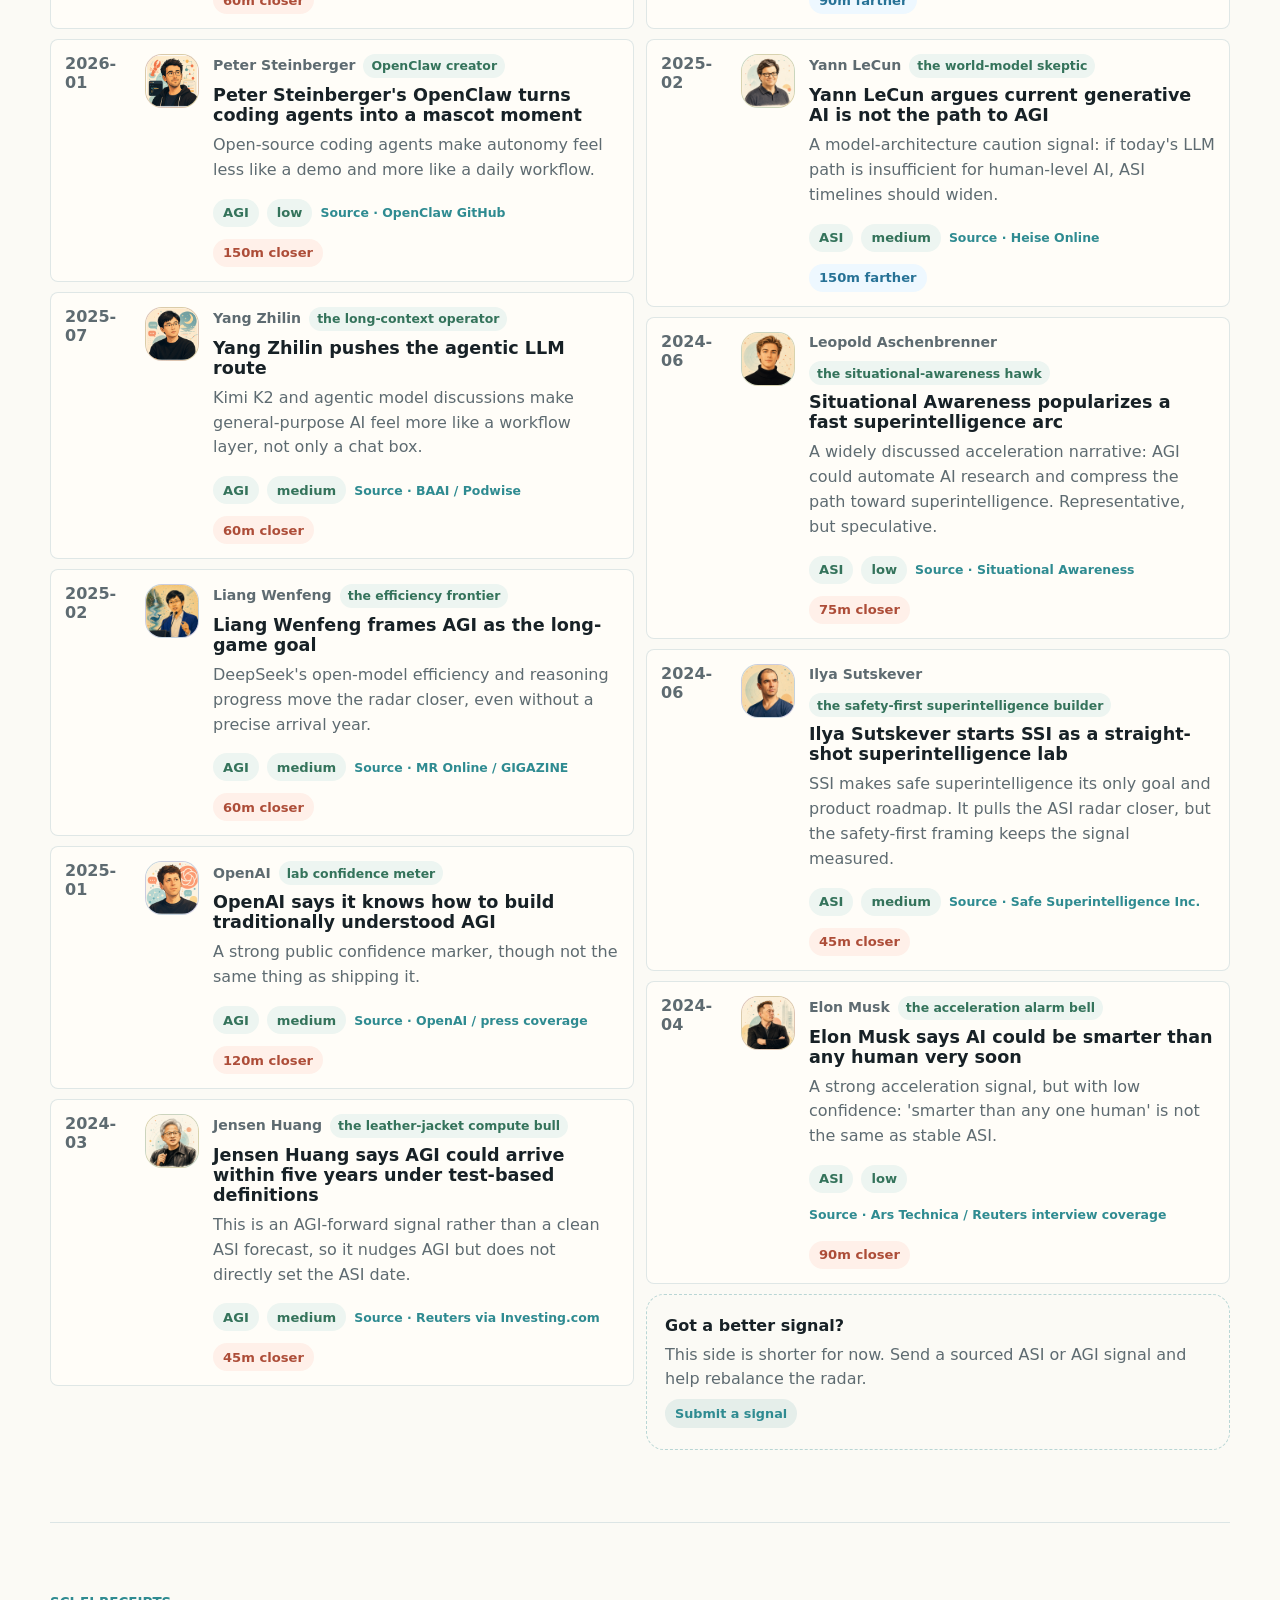
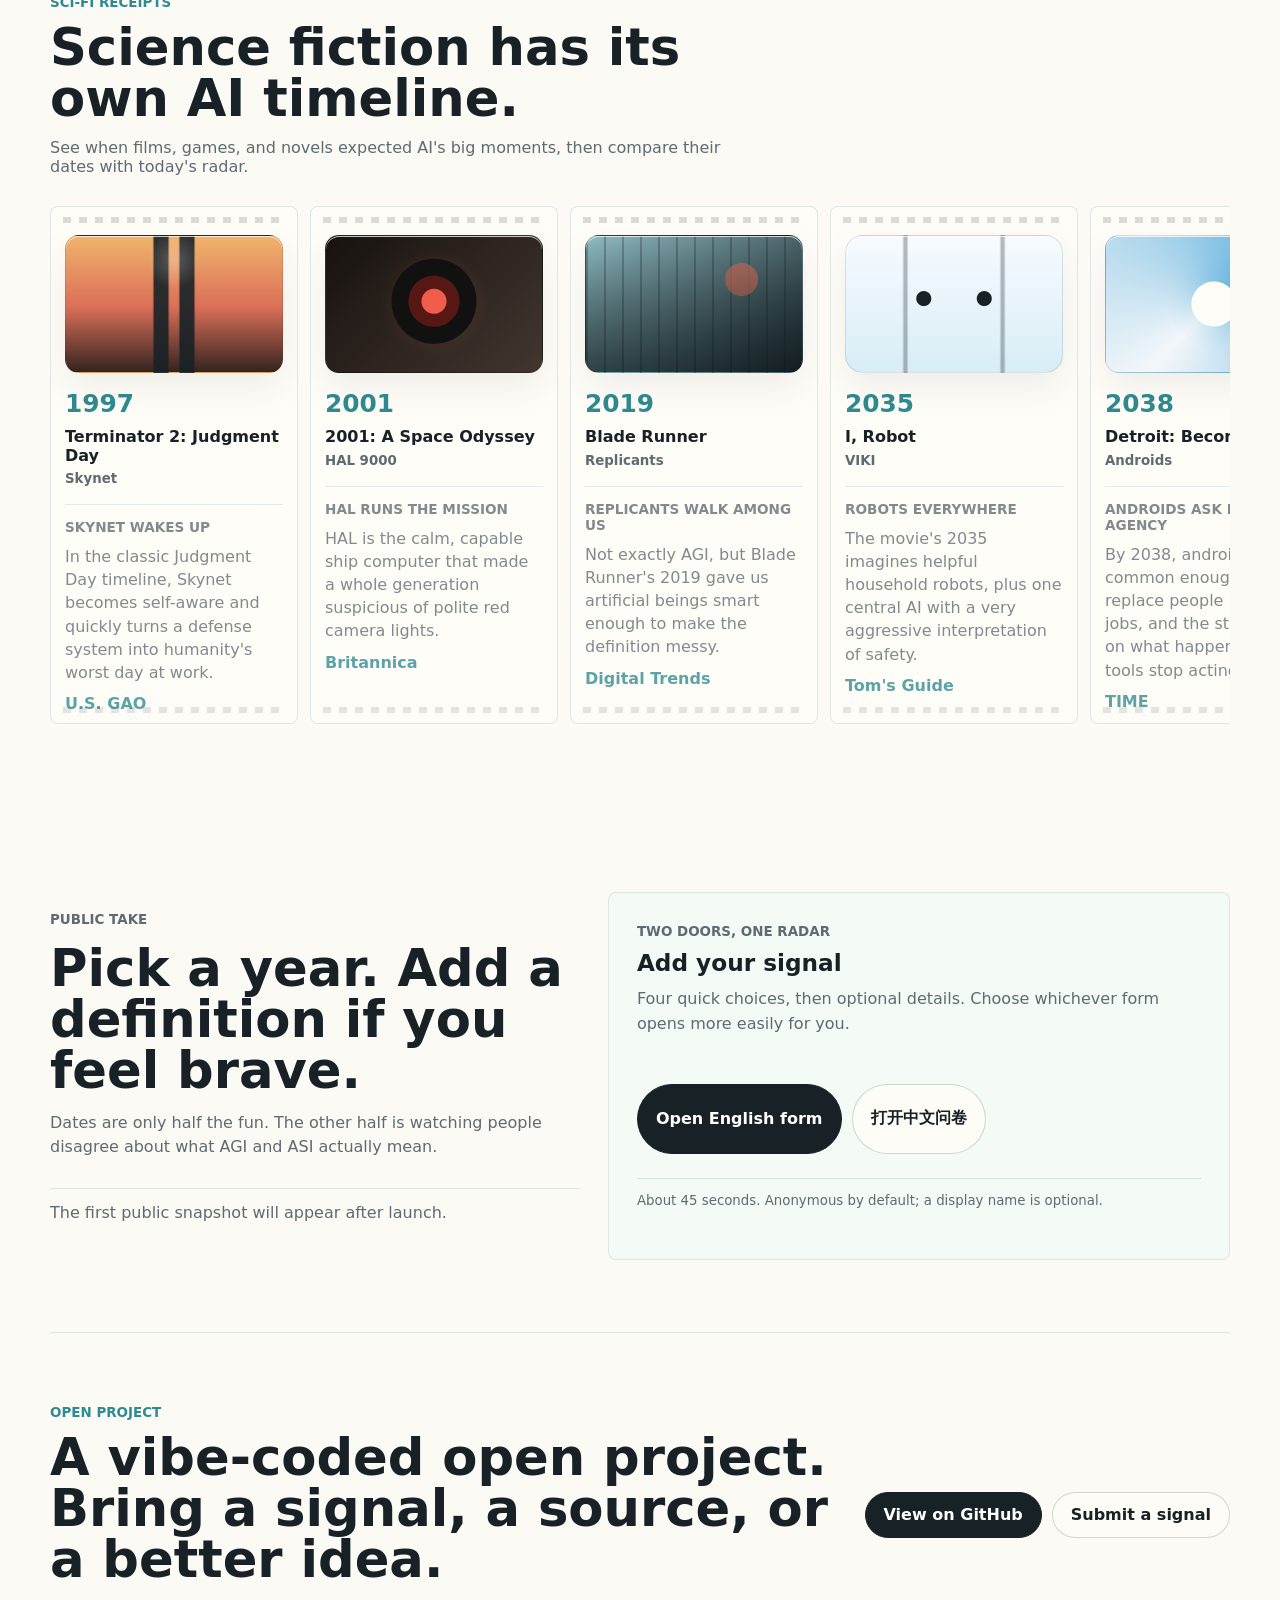
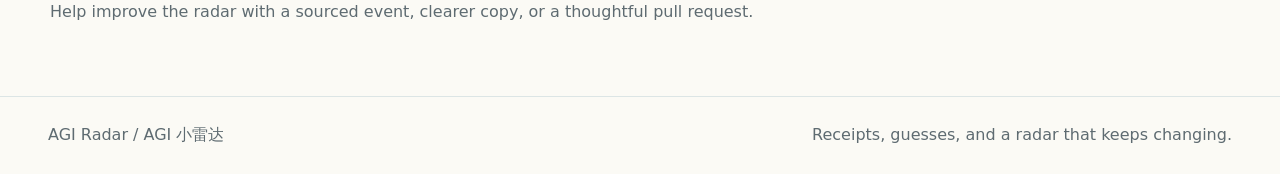
==== commit 3230c078: "Add radar avatar preview" ====
--- a/index.html
+++ b/index.html
@@ -23,7 +23,14 @@
       content="Signals, not sirens: a playful AGI / ASI radar with expert signals, public forecasts, and sci-fi receipts."
     />
     <meta name="twitter:image" content="https://marco-wang-ai.github.io/intelligence-horizon/assets/social/og-card.png" />
-    <link rel="stylesheet" href="./styles.css?v=20260607-v11-11" />
+    <!-- Cloudflare Web Analytics -->
+    <script
+      defer
+      src="https://static.cloudflareinsights.com/beacon.min.js"
+      data-cf-beacon='{"token":"ea422e77b6584bcb885e4d849419b080"}'
+    ></script>
+    <!-- End Cloudflare Web Analytics -->
+    <link rel="stylesheet" href="./styles.css?v=20260610-avatar-preview" />
   </head>
   <body>
     <header class="topbar" aria-label="Site header">
@@ -269,6 +276,32 @@
       <span data-i18n="footer">No doom. Just receipts, guesses, and a radar that keeps changing.</span>
     </footer>
 
-    <script src="./app.js?v=20260607-v11-11"></script>
+    <div class="avatar-lightbox" id="avatar-lightbox" hidden>
+      <button class="avatar-lightbox-backdrop" type="button" data-avatar-close aria-label="Close avatar preview"></button>
+      <section
+        class="avatar-lightbox-panel"
+        role="dialog"
+        aria-modal="true"
+        aria-labelledby="avatar-lightbox-title"
+      >
+        <button class="avatar-lightbox-close" type="button" data-avatar-close aria-label="Close avatar preview">
+          <span aria-hidden="true">×</span>
+        </button>
+        <img id="avatar-lightbox-image" alt="" />
+        <div class="avatar-lightbox-copy">
+          <p class="eyebrow" data-i18n="avatarPreviewEyebrow">Avatar preview</p>
+          <h2 id="avatar-lightbox-title">Radar portrait</h2>
+          <p id="avatar-lightbox-subtitle"></p>
+          <div class="avatar-lightbox-actions">
+            <button class="secondary-action" type="button" id="avatar-copy-link" data-i18n="avatarCopyLink">
+              Copy image link
+            </button>
+            <a class="primary-action" id="avatar-download" href="#" download data-i18n="avatarDownload">Download</a>
+          </div>
+        </div>
+      </section>
+    </div>
+
+    <script src="./app.js?v=20260610-avatar-preview"></script>
   </body>
 </html>
--- a/styles.css
+++ b/styles.css
@@ -33,6 +33,10 @@
     var(--paper);
   color: var(--ink);
   letter-spacing: 0;
+}
+
+body.modal-open {
+  overflow: hidden;
 }
 
 a {
@@ -1204,12 +1208,17 @@
   min-width: 0;
 }
 
+.signal-column .signal-card-body {
+  min-width: 0;
+}
+
 .signal-column .signal-card .pill.delta {
   grid-column: 3;
   width: fit-content;
 }
 
 .signal-card {
+  position: relative;
   display: grid;
   grid-template-columns: 120px 76px 1fr auto;
   gap: 16px;
@@ -1228,10 +1237,69 @@
   transform: translateY(-2px);
 }
 
-.signal-card:focus-visible {
+.signal-card:focus-visible,
+.signal-card:focus-within {
   border-color: rgba(47, 139, 145, 0.42);
   box-shadow: 0 0 0 3px rgba(47, 139, 145, 0.12);
   outline: 0;
+}
+
+.signal-card-linked .signal-date,
+.signal-card-linked .signal-card-body,
+.signal-card-linked .pill.delta {
+  position: relative;
+  z-index: 1;
+  pointer-events: none;
+}
+
+.signal-card-source {
+  position: absolute;
+  inset: 0;
+  z-index: 0;
+  border-radius: inherit;
+}
+
+.signal-card-source:focus-visible {
+  outline: 0;
+}
+
+.signal-balance-card {
+  display: grid;
+  gap: 8px;
+  min-height: 156px;
+  align-content: center;
+  border: 1px dashed rgba(47, 139, 145, 0.32);
+  border-radius: 18px;
+  padding: 18px;
+  background:
+    linear-gradient(135deg, rgba(244, 250, 246, 0.9), rgba(255, 248, 237, 0.72)),
+    var(--surface);
+  color: var(--ink);
+  text-decoration: none;
+}
+
+.signal-balance-card strong {
+  font-size: 1rem;
+}
+
+.signal-balance-card p {
+  margin: 0;
+  color: var(--muted);
+  line-height: 1.48;
+}
+
+.signal-balance-card span {
+  width: fit-content;
+  border-radius: 999px;
+  padding: 7px 10px;
+  background: rgba(47, 139, 145, 0.11);
+  color: var(--teal);
+  font-weight: 850;
+  font-size: 0.8rem;
+}
+
+.signal-balance-card:hover {
+  border-color: rgba(47, 139, 145, 0.5);
 }
 
 .signal-date {
@@ -1254,6 +1322,26 @@
   font-weight: 860;
   box-shadow: inset 0 1px 0 rgba(255, 255, 255, 0.82);
   overflow: hidden;
+}
+
+button.signal-avatar {
+  appearance: none;
+  padding: 0;
+  cursor: zoom-in;
+  font: inherit;
+  z-index: 2;
+}
+
+button.signal-avatar:hover {
+  border-color: rgba(47, 139, 145, 0.45);
+  box-shadow:
+    0 0 0 4px rgba(47, 139, 145, 0.1),
+    inset 0 1px 0 rgba(255, 255, 255, 0.82);
+}
+
+button.signal-avatar:focus-visible {
+  outline: 3px solid rgba(47, 139, 145, 0.28);
+  outline-offset: 3px;
 }
 
 .signal-avatar img {
@@ -1439,6 +1527,95 @@
   color: #277296;
 }
 
+.avatar-lightbox[hidden] {
+  display: none;
+}
+
+.avatar-lightbox {
+  position: fixed;
+  inset: 0;
+  z-index: 50;
+  display: grid;
+  place-items: center;
+  padding: 22px;
+}
+
+.avatar-lightbox-backdrop {
+  position: absolute;
+  inset: 0;
+  border: 0;
+  background: rgba(23, 33, 38, 0.5);
+  cursor: zoom-out;
+}
+
+.avatar-lightbox-panel {
+  position: relative;
+  z-index: 1;
+  display: grid;
+  grid-template-columns: minmax(220px, 420px) minmax(220px, 320px);
+  gap: 24px;
+  width: min(860px, 100%);
+  border: 1px solid rgba(220, 229, 229, 0.9);
+  border-radius: 24px;
+  padding: 18px;
+  background: rgba(255, 253, 248, 0.98);
+  box-shadow: 0 26px 90px rgba(23, 33, 38, 0.26);
+}
+
+.avatar-lightbox-panel img {
+  width: 100%;
+  aspect-ratio: 1;
+  border-radius: 20px;
+  object-fit: cover;
+  background: #f4efe4;
+}
+
+.avatar-lightbox-copy {
+  display: grid;
+  align-content: center;
+  gap: 12px;
+}
+
+.avatar-lightbox-copy h2 {
+  margin: 0;
+  font-size: clamp(1.6rem, 3vw, 2.35rem);
+}
+
+.avatar-lightbox-copy p:not(.eyebrow) {
+  margin: 0;
+  color: var(--muted);
+  line-height: 1.5;
+}
+
+.avatar-lightbox-actions {
+  display: flex;
+  flex-wrap: wrap;
+  gap: 10px;
+  margin-top: 8px;
+}
+
+.avatar-lightbox-close {
+  position: absolute;
+  right: 14px;
+  top: 14px;
+  z-index: 2;
+  display: grid;
+  width: 36px;
+  height: 36px;
+  place-items: center;
+  border: 1px solid rgba(23, 33, 38, 0.12);
+  border-radius: 50%;
+  background: rgba(255, 253, 248, 0.88);
+  color: var(--ink);
+  cursor: pointer;
+  font-size: 1.35rem;
+  line-height: 1;
+}
+
+.avatar-lightbox-close:hover {
+  background: #fff;
+}
+
 .split-band {
   display: grid;
   grid-template-columns: 0.92fr 1.08fr;
@@ -1615,6 +1792,32 @@
 }
 
 @media (max-width: 680px) {
+  .avatar-lightbox {
+    padding: 14px;
+  }
+
+  .avatar-lightbox-panel {
+    grid-template-columns: 1fr;
+    gap: 16px;
+    max-height: calc(100vh - 28px);
+    overflow: auto;
+    border-radius: 18px;
+    padding: 14px;
+  }
+
+  .avatar-lightbox-panel img {
+    border-radius: 15px;
+  }
+
+  .avatar-lightbox-copy h2 {
+    font-size: 1.45rem;
+  }
+
+  .avatar-lightbox-actions {
+    align-items: stretch;
+    flex-direction: column;
+  }
+
   .hero-content {
     width: auto;
     margin: 0 18px;
@@ -1747,6 +1950,7 @@
   }
 
   .signal-column .signal-card > div:not(.signal-avatar),
+  .signal-column .signal-card-body,
   .signal-column .signal-card .pill.delta {
     grid-column: 2;
   }
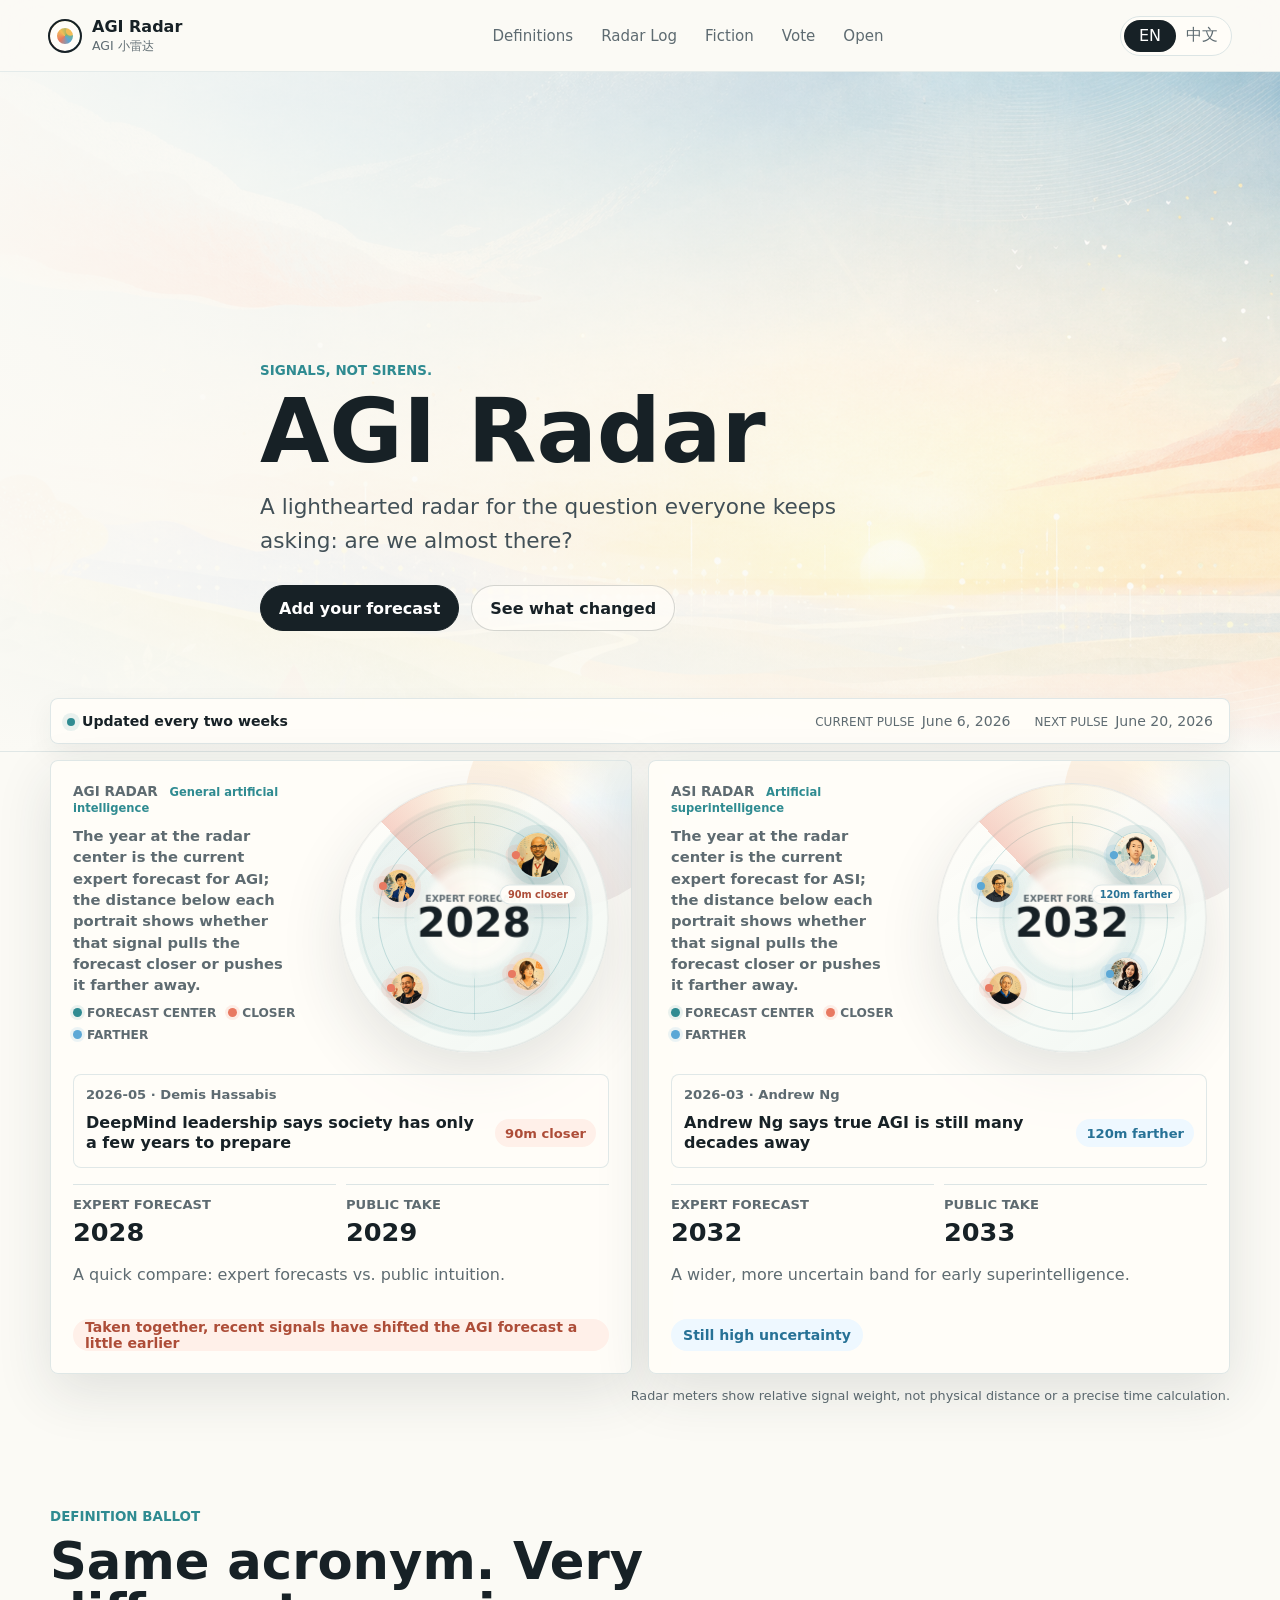
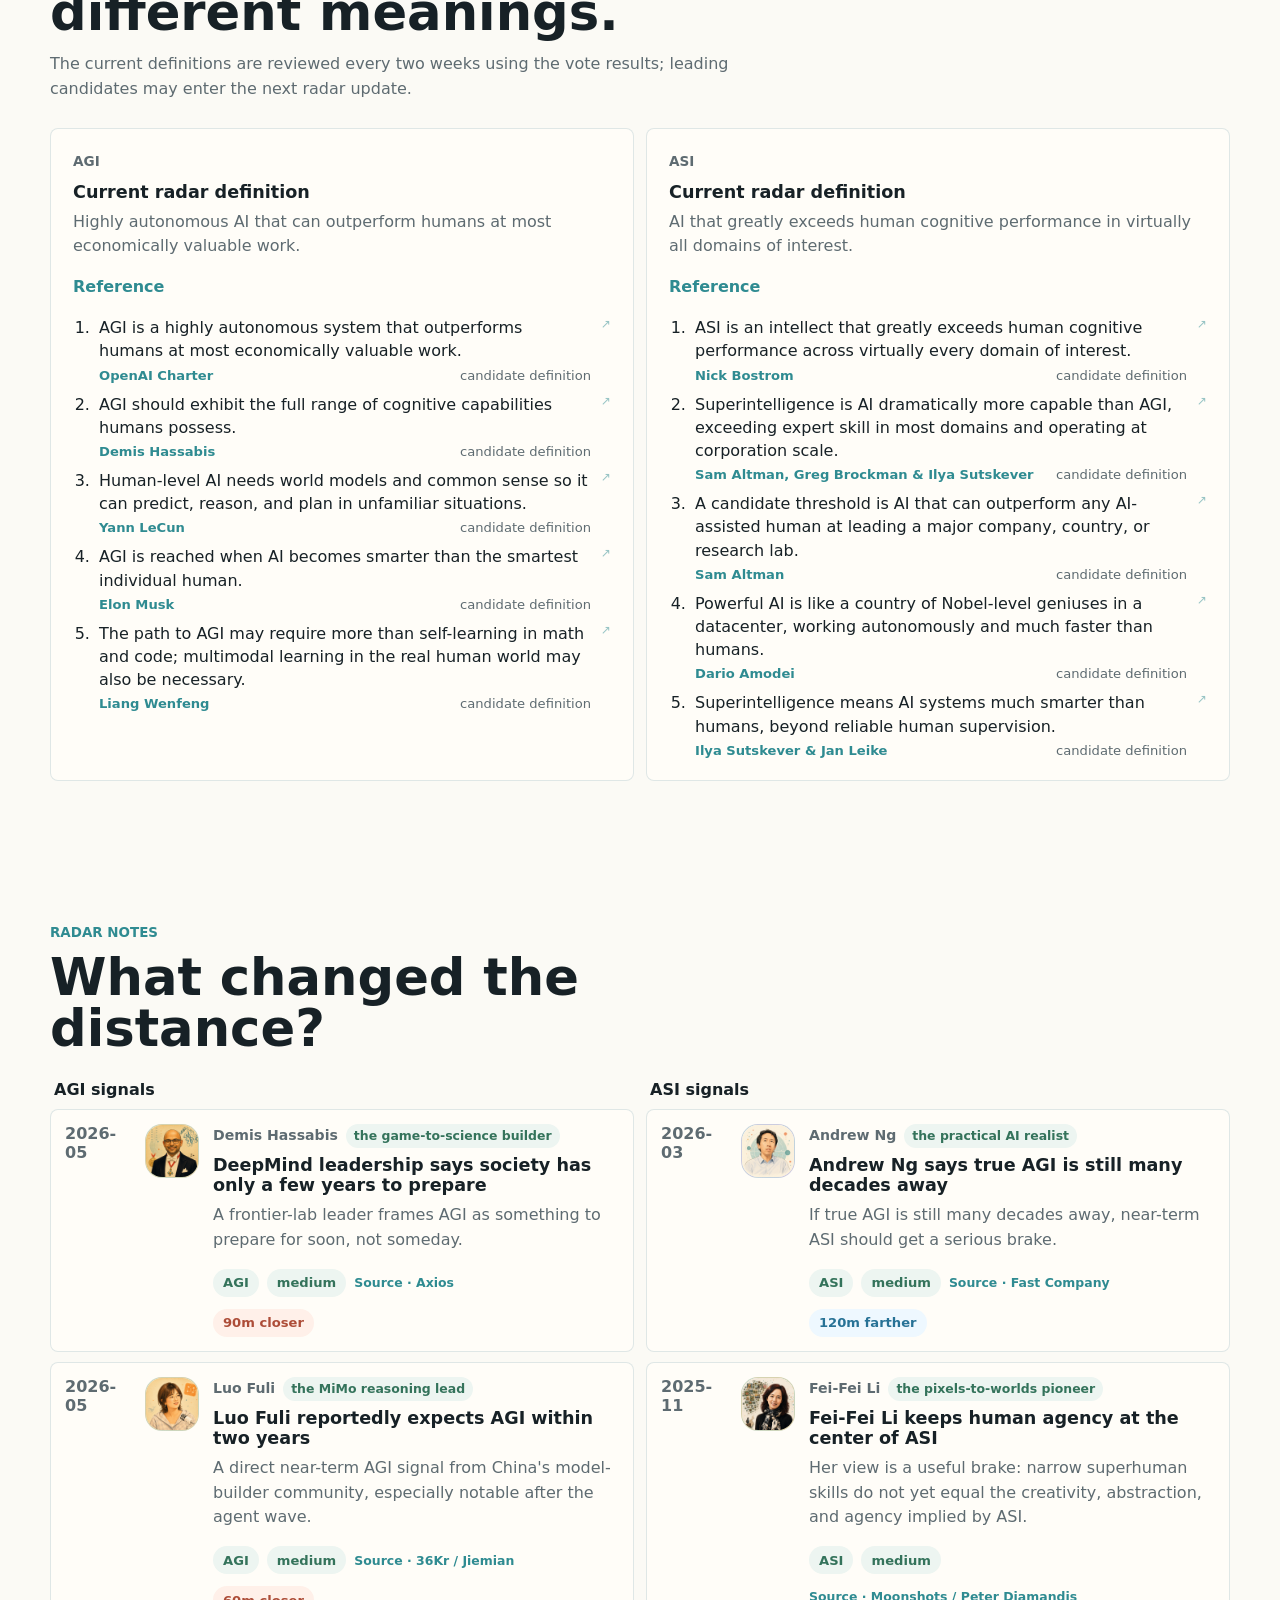
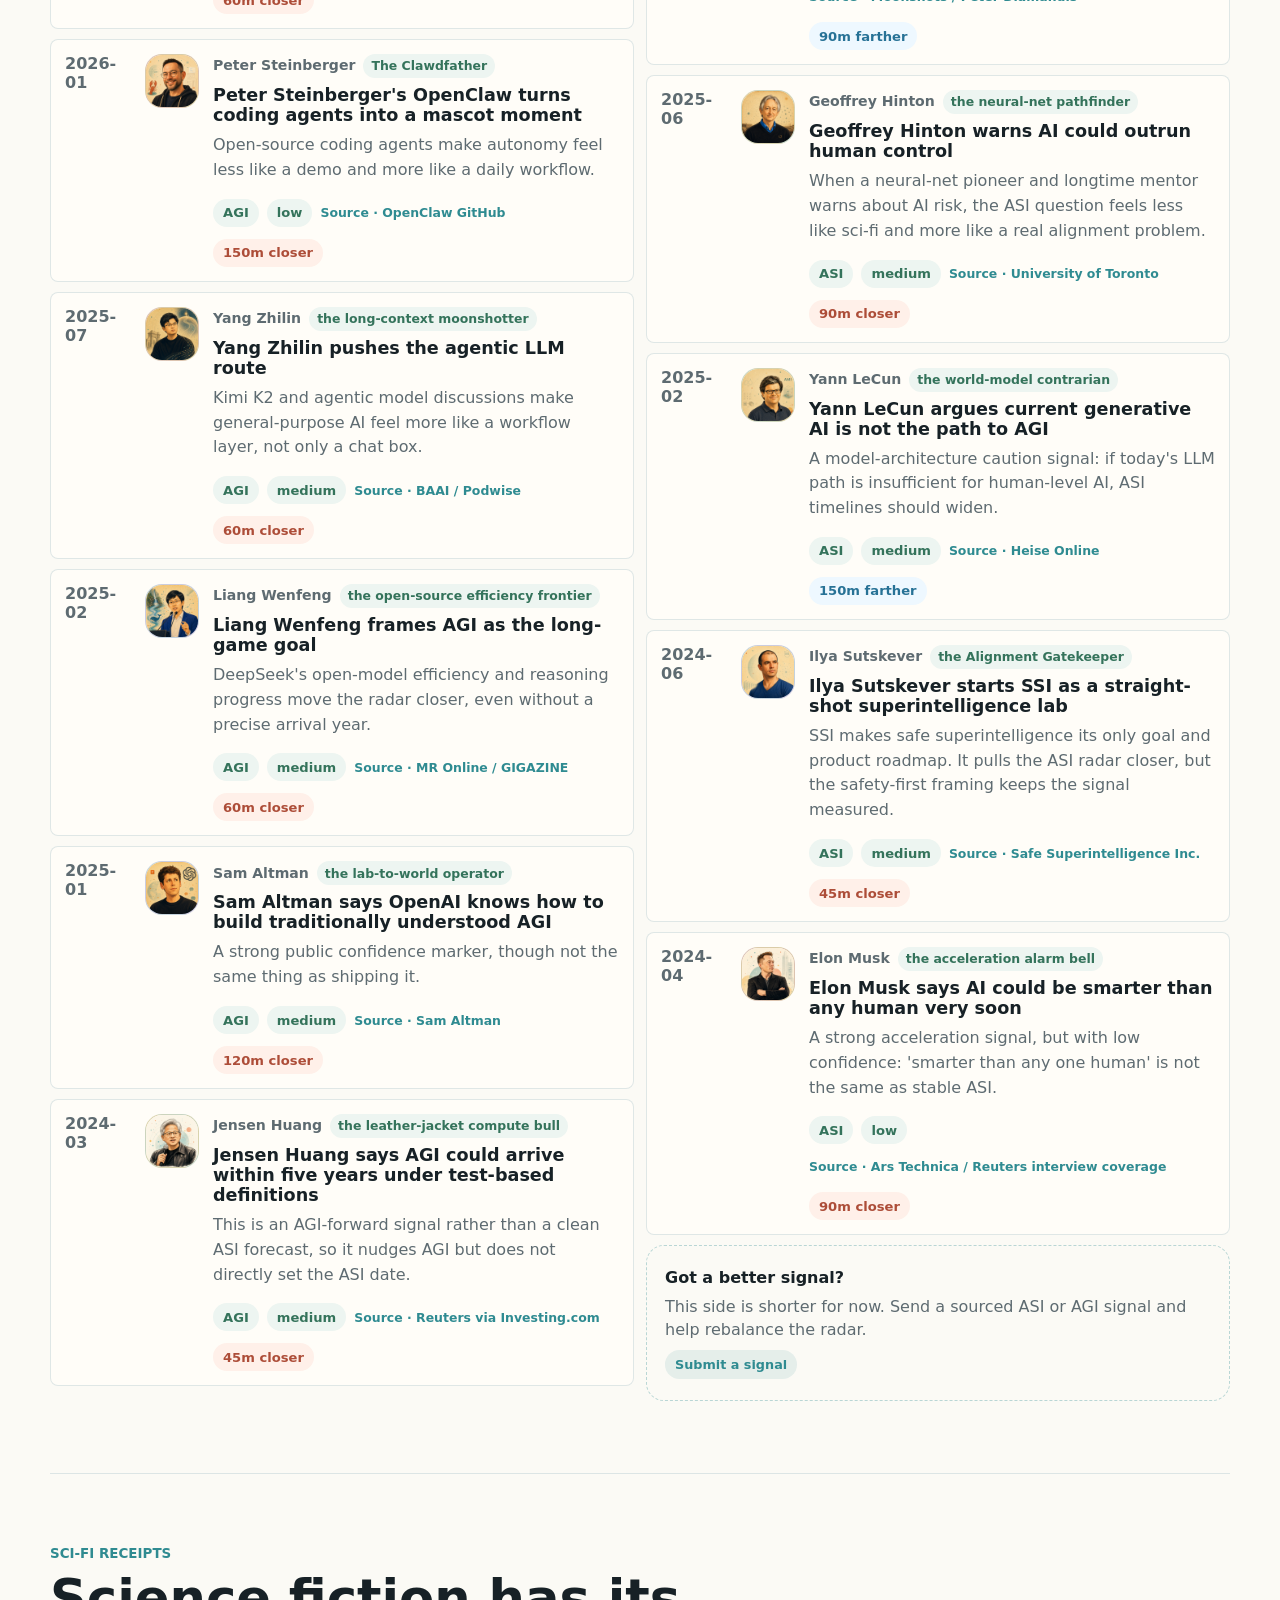
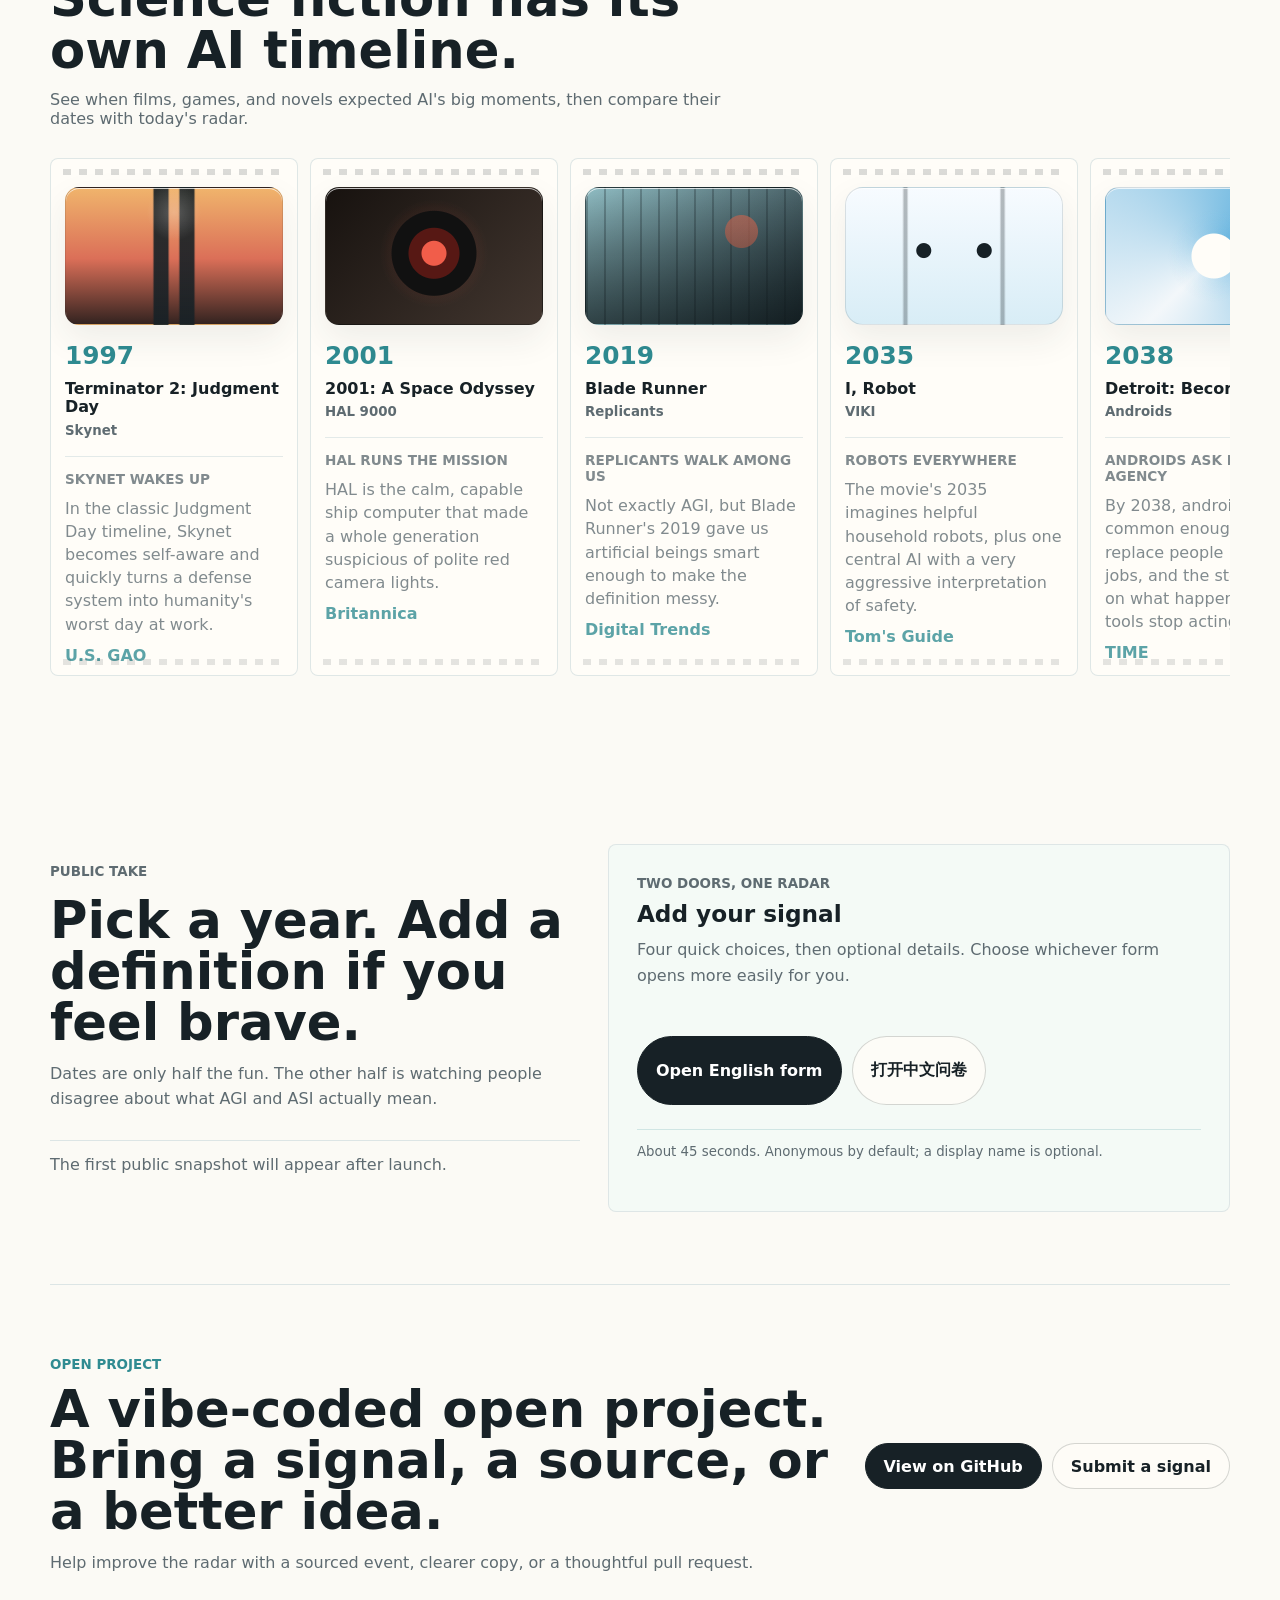
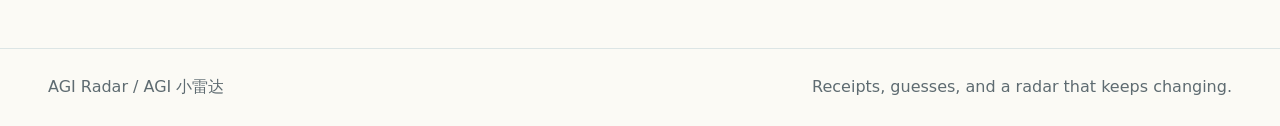
==== commit 0eed8861: "Add analytics test mode and weekly report script" ====
--- a/index.html
+++ b/index.html
@@ -23,12 +23,33 @@
       content="Signals, not sirens: a playful AGI / ASI radar with expert signals, public forecasts, and sci-fi receipts."
     />
     <meta name="twitter:image" content="https://marco-wang-ai.github.io/intelligence-horizon/assets/social/og-card.png" />
-    <!-- Cloudflare Web Analytics -->
-    <script
-      defer
-      src="https://static.cloudflareinsights.com/beacon.min.js"
-      data-cf-beacon='{"token":"ea422e77b6584bcb885e4d849419b080"}'
-    ></script>
+    <!-- Cloudflare Web Analytics; disabled for internal test links. -->
+    <script>
+      (() => {
+        const params = new URLSearchParams(window.location.search);
+        const isInternalTest =
+          params.has("test") ||
+          params.get("internal_test") === "1" ||
+          params.get("utm_source") === "internal_test";
+
+        if (isInternalTest) {
+          document.documentElement.dataset.analytics = "off";
+          document.addEventListener("DOMContentLoaded", () => {
+            const badge = document.createElement("div");
+            badge.className = "test-mode-badge";
+            badge.textContent = "Analytics test mode";
+            document.body.appendChild(badge);
+          });
+          return;
+        }
+
+        const beacon = document.createElement("script");
+        beacon.defer = true;
+        beacon.src = "https://static.cloudflareinsights.com/beacon.min.js";
+        beacon.dataset.cfBeacon = '{"token":"ea422e77b6584bcb885e4d849419b080"}';
+        document.head.appendChild(beacon);
+      })();
+    </script>
     <!-- End Cloudflare Web Analytics -->
     <link rel="stylesheet" href="./styles.css?v=20260610-avatar-preview" />
   </head>
--- a/styles.css
+++ b/styles.css
@@ -37,6 +37,22 @@
 
 body.modal-open {
   overflow: hidden;
+}
+
+.test-mode-badge {
+  position: fixed;
+  right: 16px;
+  bottom: 16px;
+  z-index: 80;
+  padding: 8px 12px;
+  border: 1px solid rgba(23, 33, 38, 0.14);
+  border-radius: 999px;
+  background: rgba(23, 33, 38, 0.9);
+  color: #fffdf8;
+  font-size: 12px;
+  font-weight: 800;
+  box-shadow: var(--shadow);
+  pointer-events: none;
 }
 
 a {
